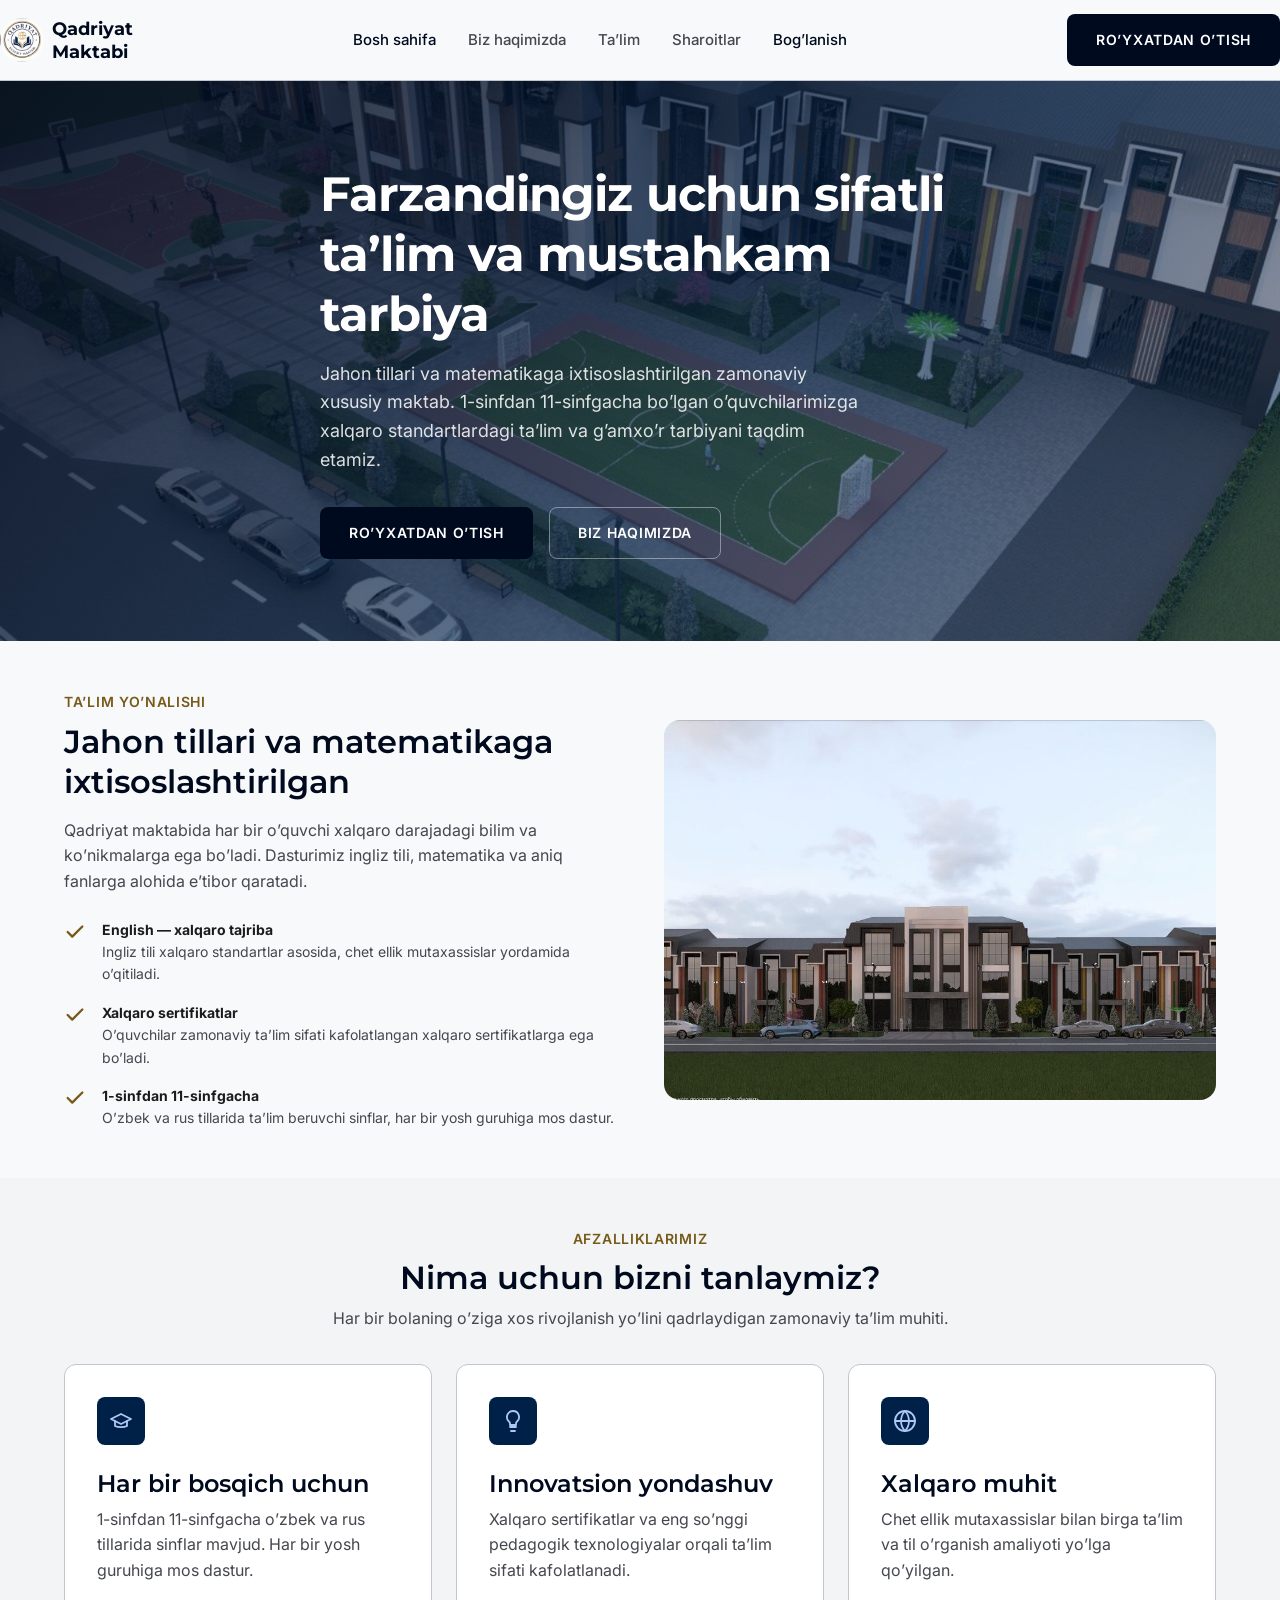
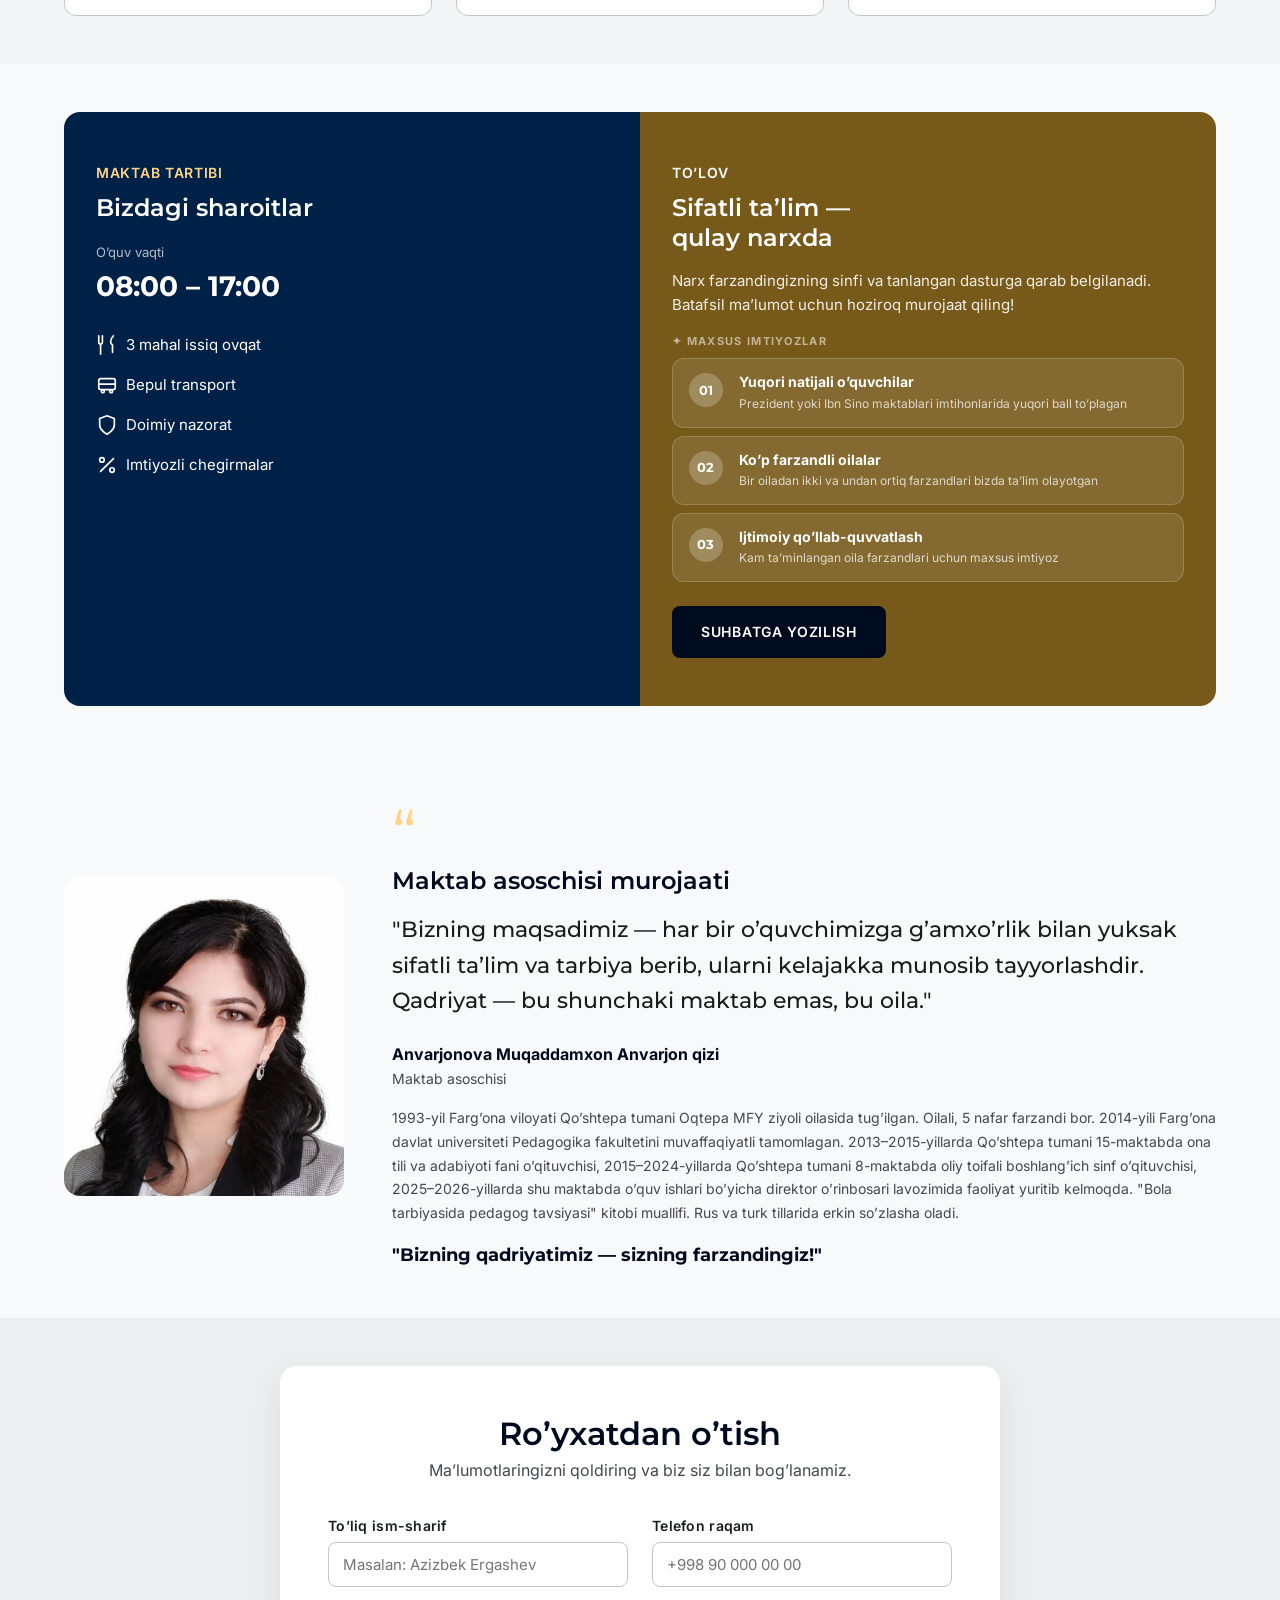
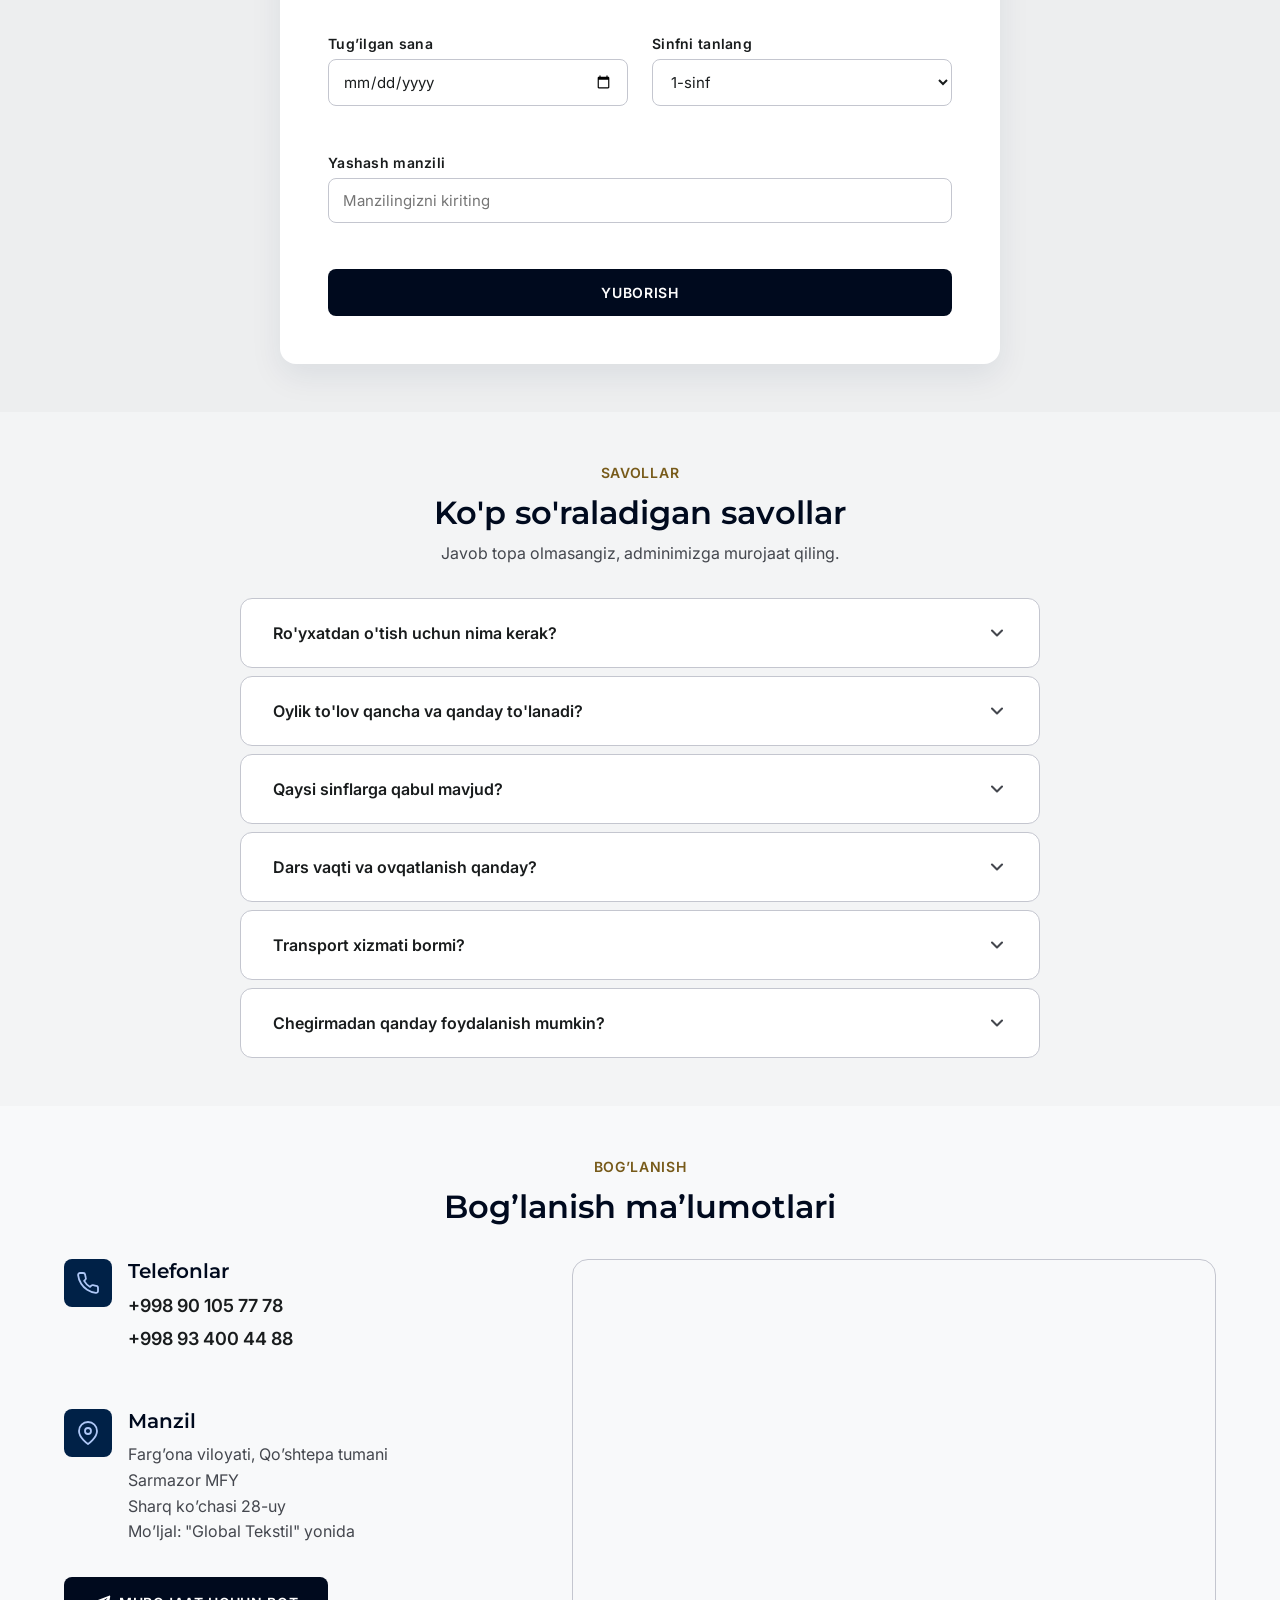
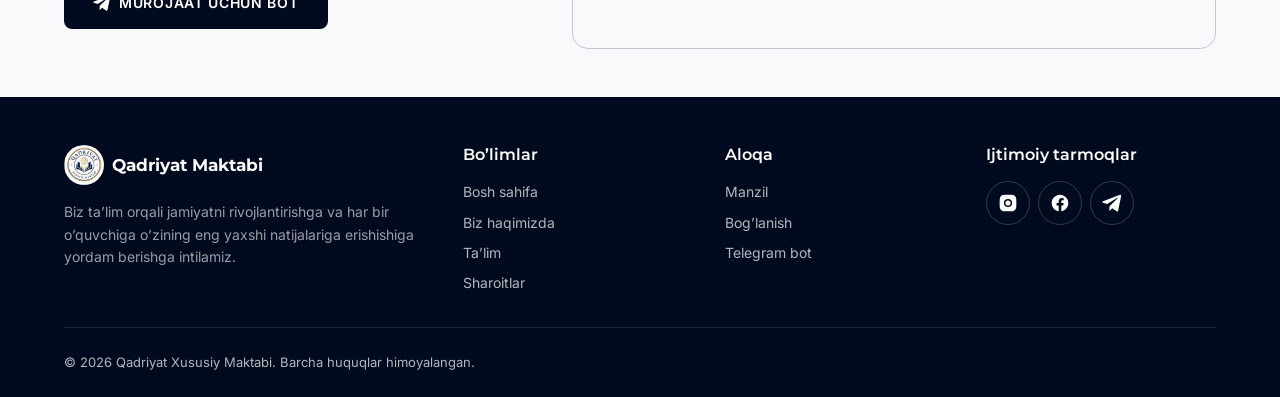
==== website/index.html @ a6c8e38e "Remove parent reviews section (will add back later with real reviews) Co-Authored-By: Claude Sonnet " ====
<!DOCTYPE html>
<html lang="uz">
<head>
  <meta charset="UTF-8">
  <meta name="viewport" content="width=device-width, initial-scale=1.0">
  <title>Qadriyat Xususiy Maktabi — Bosh sahifa</title>
  <meta name="description" content="Qadriyat Xususiy Maktabi — jahon tillari va matematikaga ixtisoslashtirilgan zamonaviy ta’lim. 1-11 sinflar uchun ro’yxatdan o’ting.">
  <link rel="icon" href="assets/img/logo.png" type="image/png">
  <link rel="preconnect" href="https://fonts.googleapis.com">
  <link href="https://fonts.googleapis.com/css2?family=Inter:wght@400;500;600;700&family=Montserrat:wght@600;700&display=swap" rel="stylesheet">
  <link rel="stylesheet" href="assets/css/style.css">
</head>
<body>
  <header class="site-header">
    <div class="container nav">
      <a href="index.html" class="nav-brand">
        <img src="assets/img/logo.png" alt="Qadriyat Maktabi logotipi">
        <span>Qadriyat<br>Maktabi</span>
      </a>
      <nav class="nav-links">
        <a href="index.html">Bosh sahifa</a>
        <a href="biz-haqimizda.html">Biz haqimizda</a>
        <a href="talim.html">Ta’lim</a>
        <a href="sharoitlar.html">Sharoitlar</a>
        <a href="index.html#contact">Bog’lanish</a>
      </nav>
      <div class="nav-actions">
        <a href="index.html#registration" class="btn btn-primary">Ro’yxatdan o’tish</a>
        <button class="nav-toggle" aria-label="Menyuni ochish">
          <span></span><span></span><span></span>
        </button>
      </div>
    </div>
  </header>

  <section class="hero">
    <div class="hero-bg" style="background-image: url('assets/img/hero-bino.jpg');"></div>
    <div class="container">
      <div class="hero-content">
        <h1>Farzandingiz uchun sifatli ta’lim va mustahkam tarbiya</h1>
        <p>
          Jahon tillari va matematikaga ixtisoslashtirilgan zamonaviy xususiy maktab.
          1-sinfdan 11-sinfgacha bo’lgan o’quvchilarimizga xalqaro standartlardagi
          ta’lim va g’amxo’r tarbiyani taqdim etamiz.
        </p>
        <div class="hero-actions">
          <a href="#registration" class="btn btn-primary">Ro’yxatdan o’tish</a>
          <a href="biz-haqimizda.html" class="btn btn-ghost-light">Biz haqimizda</a>
        </div>
      </div>
    </div>
  </section>

  <section>
    <div class="container split">
      <div>
        <span class="label">Ta’lim yo’nalishi</span>
        <h2>Jahon tillari va matematikaga ixtisoslashtirilgan</h2>
        <p style="margin-top: var(--space-md);">
          Qadriyat maktabida har bir o’quvchi xalqaro darajadagi bilim va ko’nikmalarga
          ega bo’ladi. Dasturimiz ingliz tili, matematika va aniq fanlarga
          alohida e’tibor qaratadi.
        </p>
        <ul class="check-list">
          <li>
            <svg viewBox="0 0 24 24" fill="none" stroke="currentColor" stroke-width="2.5" stroke-linecap="round" stroke-linejoin="round"><polyline points="20 6 9 17 4 12"/></svg>
            <span>
              <strong>English — xalqaro tajriba</strong>
              <span>Ingliz tili xalqaro standartlar asosida, chet ellik mutaxassislar yordamida o’qitiladi.</span>
            </span>
          </li>
          <li>
            <svg viewBox="0 0 24 24" fill="none" stroke="currentColor" stroke-width="2.5" stroke-linecap="round" stroke-linejoin="round"><polyline points="20 6 9 17 4 12"/></svg>
            <span>
              <strong>Xalqaro sertifikatlar</strong>
              <span>O’quvchilar zamonaviy ta’lim sifati kafolatlangan xalqaro sertifikatlarga ega bo’ladi.</span>
            </span>
          </li>
          <li>
            <svg viewBox="0 0 24 24" fill="none" stroke="currentColor" stroke-width="2.5" stroke-linecap="round" stroke-linejoin="round"><polyline points="20 6 9 17 4 12"/></svg>
            <span>
              <strong>1-sinfdan 11-sinfgacha</strong>
              <span>O’zbek va rus tillarida ta’lim beruvchi sinflar, har bir yosh guruhiga mos dastur.</span>
            </span>
          </li>
        </ul>
      </div>
      <img src="assets/img/bino-ichki.jpg" alt="Qadriyat maktabi binosi ichkarida">
    </div>
  </section>

  <section class="section-alt">
    <div class="container">
      <div class="section-header">
        <span class="label">Afzalliklarimiz</span>
        <h2>Nima uchun bizni tanlaymiz?</h2>
        <p>Har bir bolaning o’ziga xos rivojlanish yo’lini qadrlaydigan zamonaviy ta’lim muhiti.</p>
      </div>
      <div class="card-grid">
        <div class="card">
          <div class="card-icon">
            <svg viewBox="0 0 24 24" fill="none" stroke="currentColor" stroke-width="1.8" stroke-linecap="round" stroke-linejoin="round"><path d="M22 10 12 5 2 10l10 5 10-5Z"/><path d="M6 12v5c3 1.5 9 1.5 12 0v-5"/></svg>
          </div>
          <h3>Har bir bosqich uchun</h3>
          <p>1-sinfdan 11-sinfgacha o’zbek va rus tillarida sinflar mavjud. Har bir yosh guruhiga mos dastur.</p>
        </div>
        <div class="card">
          <div class="card-icon">
            <svg viewBox="0 0 24 24" fill="none" stroke="currentColor" stroke-width="1.8" stroke-linecap="round" stroke-linejoin="round"><path d="M9 18h6"/><path d="M10 22h4"/><path d="M12 2a6 6 0 0 0-4 10.5c.6.5 1 1.3 1 2.1V16h6v-1.4c0-.8.4-1.6 1-2.1A6 6 0 0 0 12 2Z"/></svg>
          </div>
          <h3>Innovatsion yondashuv</h3>
          <p>Xalqaro sertifikatlar va eng so’nggi pedagogik texnologiyalar orqali ta’lim sifati kafolatlanadi.</p>
        </div>
        <div class="card">
          <div class="card-icon">
            <svg viewBox="0 0 24 24" fill="none" stroke="currentColor" stroke-width="1.8" stroke-linecap="round" stroke-linejoin="round"><circle cx="12" cy="12" r="10"/><path d="M2 12h20"/><path d="M12 2a15 15 0 0 1 4 10 15 15 0 0 1-4 10 15 15 0 0 1-4-10 15 15 0 0 1 4-10Z"/></svg>
          </div>
          <h3>Xalqaro muhit</h3>
          <p>Chet ellik mutaxassislar bilan birga ta’lim va til o’rganish amaliyoti yo’lga qo’yilgan.</p>
        </div>
      </div>
    </div>
  </section>

  <section>
    <div class="container">
      <div class="split-cta">
        <div class="panel-navy">
          <span class="label" style="color: var(--color-secondary-container);">Maktab tartibi</span>
          <h3>Bizdagi sharoitlar</h3>
          <div style="margin: var(--space-md) 0;">
            <span class="fact-list-label" style="opacity:.7; font-size:13px;">O’quv vaqti</span>
            <div style="font-family: var(--font-heading); font-size: 28px; font-weight:700;">08:00 – 17:00</div>
          </div>
          <ul class="fact-list">
            <li>
              <svg viewBox="0 0 24 24" fill="none" stroke="currentColor" stroke-width="1.8" stroke-linecap="round" stroke-linejoin="round" width="22" height="22"><path d="M3 2v7c0 1.1.9 2 2 2h0a2 2 0 0 0 2-2V2"/><path d="M5 12v10"/><path d="M19 2c-1.7 1.5-3 3.7-3 6.5 0 1.9.8 3 2 3.5v8"/></svg>
              3 mahal issiq ovqat
            </li>
            <li>
              <svg viewBox="0 0 24 24" fill="none" stroke="currentColor" stroke-width="1.8" stroke-linecap="round" stroke-linejoin="round" width="22" height="22"><rect x="3" y="5" width="18" height="12" rx="2"/><path d="M3 11h18"/><circle cx="7.5" cy="19" r="1.5"/><circle cx="16.5" cy="19" r="1.5"/></svg>
              Bepul transport
            </li>
            <li>
              <svg viewBox="0 0 24 24" fill="none" stroke="currentColor" stroke-width="1.8" stroke-linecap="round" stroke-linejoin="round" width="22" height="22"><path d="M12 22s8-4 8-10V5l-8-3-8 3v7c0 6 8 10 8 10Z"/></svg>
              Doimiy nazorat
            </li>
            <li>
              <svg viewBox="0 0 24 24" fill="none" stroke="currentColor" stroke-width="1.8" stroke-linecap="round" stroke-linejoin="round" width="22" height="22"><line x1="19" y1="5" x2="5" y2="19"/><circle cx="6.5" cy="6.5" r="2.5"/><circle cx="17.5" cy="17.5" r="2.5"/></svg>
              Imtiyozli chegirmalar
            </li>
          </ul>
        </div>
        <div class="panel-gold">
          <span class="label" style="color: var(--color-on-secondary);">To’lov</span>
          <h3>Sifatli ta’lim —<br>qulay narxda</h3>
          <p style="color:rgba(255,255,255,0.9); font-size:15px; margin: var(--space-md) 0; line-height:1.6;">
            Narx farzandingizning sinfi va tanlangan dasturga qarab belgilanadi.
            Batafsil ma’lumot uchun hoziroq murojaat qiling!
          </p>
          <p class="discount-label">✦ Maxsus imtiyozlar</p>
          <div class="discount-cards">
            <div class="discount-card">
              <span class="discount-num">01</span>
              <div>
                <strong>Yuqori natijali o’quvchilar</strong>
                <p>Prezident yoki Ibn Sino maktablari imtihonlarida yuqori ball to’plagan</p>
              </div>
            </div>
            <div class="discount-card">
              <span class="discount-num">02</span>
              <div>
                <strong>Ko’p farzandli oilalar</strong>
                <p>Bir oiladan ikki va undan ortiq farzandlari bizda ta’lim olayotgan</p>
              </div>
            </div>
            <div class="discount-card">
              <span class="discount-num">03</span>
              <div>
                <strong>Ijtimoiy qo’llab-quvvatlash</strong>
                <p>Kam ta’minlangan oila farzandlari uchun maxsus imtiyoz</p>
              </div>
            </div>
          </div>
          <div style="margin-top: var(--space-lg);">
            <a href="#registration" class="btn btn-primary">Suhbatga yozilish</a>
          </div>
        </div>
      </div>
    </div>
  </section>

  <section id="asoschisi">
    <div class="container">
      <div class="testimonial">
        <img src="assets/img/asoschi.jpg" alt="Maktab asoschisi">
        <div>
          <div class="quote-mark">&ldquo;</div>
          <h3 style="margin-bottom: var(--space-sm);">Maktab asoschisi murojaati</h3>
          <blockquote>
            "Bizning maqsadimiz — har bir o’quvchimizga g’amxo’rlik bilan yuksak sifatli
            ta’lim va tarbiya berib, ularni kelajakka munosib tayyorlashdir.
            Qadriyat — bu shunchaki maktab emas, bu oila."
          </blockquote>
          <cite>Anvarjonova Muqaddamxon Anvarjon qizi</cite>
          <span class="role">Maktab asoschisi</span>
          <p class="founder-bio">
            1993-yil Farg’ona viloyati Qo’shtepa tumani Oqtepa MFY ziyoli oilasida tug’ilgan.
            Oilali, 5 nafar farzandi bor. 2014-yili Farg’ona davlat universiteti Pedagogika
            fakultetini muvaffaqiyatli tamomlagan. 2013–2015-yillarda Qo’shtepa tumani
            15-maktabda ona tili va adabiyoti fani o’qituvchisi, 2015–2024-yillarda Qo’shtepa
            tumani 8-maktabda oliy toifali boshlang’ich sinf o’qituvchisi, 2025–2026-yillarda
            shu maktabda o’quv ishlari bo’yicha direktor o’rinbosari lavozimida faoliyat
            yuritib kelmoqda. "Bola tarbiyasida pedagog tavsiyasi" kitobi muallifi.
            Rus va turk tillarida erkin so’zlasha oladi.
          </p>
          <p class="founder-motto">"Bizning qadriyatimiz — sizning farzandingiz!"</p>
        </div>
      </div>
    </div>
  </section>


  <section id="registration" class="reg-section">
    <div class="container">
      <div class="reg-card">
        <h2>Ro’yxatdan o’tish</h2>
        <p>Ma’lumotlaringizni qoldiring va biz siz bilan bog’lanamiz.</p>
        <form id="registration-form" novalidate>
          <div class="form-grid">
            <div class="field">
              <label for="full_name">To’liq ism-sharif</label>
              <input type="text" id="full_name" name="full_name" placeholder="Masalan: Azizbek Ergashev" required>
              <div class="field-error" data-error-for="full_name"></div>
            </div>
            <div class="field">
              <label for="phone">Telefon raqam</label>
              <input type="tel" id="phone" name="phone" placeholder="+998 90 000 00 00" required>
              <div class="field-error" data-error-for="phone"></div>
            </div>
          </div>
          <div class="form-grid">
            <div class="field">
              <label for="birth_date">Tug’ilgan sana</label>
              <input type="date" id="birth_date" name="birth_date" required>
              <div class="field-error" data-error-for="birth_date"></div>
            </div>
            <div class="field">
              <label for="grade">Sinfni tanlang</label>
              <select id="grade" name="grade" required>
                <option value="1">1-sinf</option>
                <option value="2">2-sinf</option>
                <option value="3">3-sinf</option>
                <option value="4">4-sinf</option>
                <option value="5">5-sinf</option>
                <option value="6">6-sinf</option>
                <option value="7">7-sinf</option>
                <option value="8">8-sinf</option>
                <option value="9">9-sinf</option>
                <option value="10">10-sinf</option>
                <option value="11">11-sinf</option>
              </select>
              <div class="field-error" data-error-for="grade"></div>
            </div>
          </div>
          <div class="form-grid">
            <div class="field field-full">
              <label for="location">Yashash manzili</label>
              <input type="text" id="location" name="location" placeholder="Manzilingizni kiriting" required>
              <div class="field-error" data-error-for="location"></div>
            </div>
          </div>
          <button type="submit" class="btn btn-primary btn-block">Yuborish</button>
          <div id="form-message" class="form-message"></div>
        </form>
      </div>
    </div>
  </section>

  <!-- ===== FAQ ===== -->
  <section id="faq" class="section-alt">
    <div class="container">
      <div class="section-header">
        <span class="label">Savollar</span>
        <h2>Ko'p so'raladigan savollar</h2>
        <p>Javob topa olmasangiz, adminimizga murojaat qiling.</p>
      </div>
      <div class="faq-list">
        <div class="faq-item">
          <button type="button" class="faq-question">
            Ro'yxatdan o'tish uchun nima kerak?
            <svg class="faq-chevron" viewBox="0 0 24 24" fill="none" stroke="currentColor" stroke-width="2.5" stroke-linecap="round" stroke-linejoin="round"><polyline points="6 9 12 15 18 9"/></svg>
          </button>
          <div class="faq-answer">
            <p>Faqat ariza topshirish kifoya — saytdagi forma yoki Telegram bot orqali. Hujjatlar suhbat vaqtida talab qilinadi. Ariza qabul qilingach, operator 1–2 ish kuni ichida siz bilan bog'lanadi.</p>
          </div>
        </div>
        <div class="faq-item">
          <button type="button" class="faq-question">
            Oylik to'lov qancha va qanday to'lanadi?
            <svg class="faq-chevron" viewBox="0 0 24 24" fill="none" stroke="currentColor" stroke-width="2.5" stroke-linecap="round" stroke-linejoin="round"><polyline points="6 9 12 15 18 9"/></svg>
          </button>
          <div class="faq-answer">
            <p>To'lov miqdori farzandingizning sinfi va dasturiga qarab belgilanadi. To'lov bank o'tkazmasi yoki naqd orqali amalga oshiriladi. Aniq narxni bilish uchun <a href="#registration" class="faq-link">murojaat qiling</a> — operatorlarimiz tushuntiradi.</p>
          </div>
        </div>
        <div class="faq-item">
          <button type="button" class="faq-question">
            Qaysi sinflarga qabul mavjud?
            <svg class="faq-chevron" viewBox="0 0 24 24" fill="none" stroke="currentColor" stroke-width="2.5" stroke-linecap="round" stroke-linejoin="round"><polyline points="6 9 12 15 18 9"/></svg>
          </button>
          <div class="faq-answer">
            <p>1-sinfdan 11-sinfgacha barcha sinflarga qabul mavjud. O'zbek tili va rus tili bo'limlari ishlaydi. 1-sinfga kirish uchun bola 6–7 yoshda bo'lishi lozim.</p>
          </div>
        </div>
        <div class="faq-item">
          <button type="button" class="faq-question">
            Dars vaqti va ovqatlanish qanday?
            <svg class="faq-chevron" viewBox="0 0 24 24" fill="none" stroke="currentColor" stroke-width="2.5" stroke-linecap="round" stroke-linejoin="round"><polyline points="6 9 12 15 18 9"/></svg>
          </button>
          <div class="faq-answer">
            <p>Darslar <strong>8:00 da boshlanib, 17:00 da tugaydi.</strong> Maktab o'quvchilarga 3 mahal issiq va sifatli ovqat taqdim etadi. Sanitariya-gigiyena me'yorlariga to'liq amal qilinadi.</p>
          </div>
        </div>
        <div class="faq-item">
          <button type="button" class="faq-question">
            Transport xizmati bormi?
            <svg class="faq-chevron" viewBox="0 0 24 24" fill="none" stroke="currentColor" stroke-width="2.5" stroke-linecap="round" stroke-linejoin="round"><polyline points="6 9 12 15 18 9"/></svg>
          </button>
          <div class="faq-answer">
            <p>Ha, <strong>barcha o'quvchilar uchun bepul transport xizmati</strong> mavjud. Marshrut va vaqt jadvali maktab ma'muriyati tomonidan belgilanadi.</p>
          </div>
        </div>
        <div class="faq-item">
          <button type="button" class="faq-question">
            Chegirmadan qanday foydalanish mumkin?
            <svg class="faq-chevron" viewBox="0 0 24 24" fill="none" stroke="currentColor" stroke-width="2.5" stroke-linecap="round" stroke-linejoin="round"><polyline points="6 9 12 15 18 9"/></svg>
          </button>
          <div class="faq-answer">
            <p>Chegirma olish uchun tegishli hujjatlarni (Prezident/Ibn Sino imtihon natijasi, oila holati to'g'risidagi guvohnoma va h.k.) maktab ma'muryatiga topshiring. Chegirma miqdori individual belgilanadi.</p>
          </div>
        </div>
      </div>
    </div>
  </section>

  <section id="contact">
    <div class="container">
      <div class="section-header" style="margin-bottom: var(--space-xl);">
        <span class="label">Bog’lanish</span>
        <h2>Bog’lanish ma’lumotlari</h2>
      </div>
      <div class="contact-grid">
        <div class="contact-info">
          <div class="icon-row">
            <div class="card-icon">
              <svg viewBox="0 0 24 24" fill="none" stroke="currentColor" stroke-width="1.8" stroke-linecap="round" stroke-linejoin="round"><path d="M22 16.92v3a2 2 0 0 1-2.18 2 19.79 19.79 0 0 1-8.63-3.07 19.5 19.5 0 0 1-6-6 19.79 19.79 0 0 1-3.07-8.67A2 2 0 0 1 4.11 2h3a2 2 0 0 1 2 1.72c.13.99.36 1.96.68 2.89a2 2 0 0 1-.45 2.11L8.09 9.91a16 16 0 0 0 6 6l1.19-1.27a2 2 0 0 1 2.11-.45c.93.32 1.9.55 2.89.68A2 2 0 0 1 22 16.92Z"/></svg>
            </div>
            <div>
              <h4>Telefonlar</h4>
              <div class="phones">
                <a href="tel:+998901057778">+998 90 105 77 78</a>
                <a href="tel:+998934004488">+998 93 400 44 88</a>
              </div>
            </div>
          </div>
          <div class="icon-row">
            <div class="card-icon">
              <svg viewBox="0 0 24 24" fill="none" stroke="currentColor" stroke-width="1.8" stroke-linecap="round" stroke-linejoin="round"><path d="M21 10c0 7-9 13-9 13s-9-6-9-13a9 9 0 1 1 18 0Z"/><circle cx="12" cy="10" r="3"/></svg>
            </div>
            <div>
              <h4>Manzil</h4>
              <p>Farg’ona viloyati, Qo’shtepa tumani<br>Sarmazor MFY<br>Sharq ko’chasi 28-uy<br>Mo’ljal: "Global Tekstil" yonida</p>
            </div>
          </div>
          <a href="https://t.me/qadriyat_school_qabulbot" target="_blank" rel="noopener" class="btn btn-primary">
            <svg viewBox="0 0 24 24" width="18" height="18" fill="currentColor"><path d="M9.04 15.83l-.378 5.327c.54 0 .773-.232 1.053-.512l2.527-2.421 5.24 3.817c.96.53 1.644.252 1.89-.89L22.91 3.84c.345-1.43-.516-2.005-1.45-1.66L1.36 10.02c-1.39.54-1.37 1.31-.235 1.66l5.13 1.602L18.4 5.83c.567-.37 1.084-.165.658.205z"/></svg>
            Murojaat uchun bot
          </a>
        </div>
        <div class="map-frame">
          <iframe
            src="https://www.google.com/maps/embed?pb=!1m13!1m8!1m3!1d5385.516794329181!2d71.672938!3d40.436154!3m2!1i1024!2i768!4f13.1!3m2!1m1!2zNDDCsDI2JzEwLjIiTiA3McKwNDAnMjIuNiJF!5e1!3m2!1sen!2s!4v1781520124693!5m2!1sen!2s"
            loading="lazy"
            referrerpolicy="no-referrer-when-downgrade"
            title="Qadriyat maktabi manzili"></iframe>
          <a href="https://maps.app.goo.gl/ihZaUE6aaKNv6W9R7" target="_blank" rel="noopener" class="btn btn-ghost" style="margin-top: var(--space-md);">Xaritada ko’rish</a>
        </div>
      </div>
    </div>
  </section>

  <footer class="site-footer">
    <div class="container">
      <div class="footer-grid">
        <div>
          <div class="footer-brand">
            <img src="assets/img/logo.png" alt="Qadriyat Maktabi logotipi">
            <span>Qadriyat Maktabi</span>
          </div>
          <p style="color: rgba(255,255,255,0.6); font-size: 14px;">
            Biz ta’lim orqali jamiyatni rivojlantirishga va har bir o’quvchiga
            o’zining eng yaxshi natijalariga erishishiga yordam berishga intilamiz.
          </p>
        </div>
        <div>
          <h4>Bo’limlar</h4>
          <div class="footer-links">
            <a href="index.html">Bosh sahifa</a>
            <a href="biz-haqimizda.html">Biz haqimizda</a>
            <a href="talim.html">Ta’lim</a>
            <a href="sharoitlar.html">Sharoitlar</a>
          </div>
        </div>
        <div>
          <h4>Aloqa</h4>
          <div class="footer-links">
            <a href="https://maps.app.goo.gl/ihZaUE6aaKNv6W9R7" target="_blank" rel="noopener">Manzil</a>
            <a href="index.html#contact">Bog’lanish</a>
            <a href="https://t.me/qadriyat_school_qabulbot" target="_blank" rel="noopener">Telegram bot</a>
          </div>
        </div>
        <div>
          <h4>Ijtimoiy tarmoqlar</h4>
          <div class="social-icons">
            <a href="#" aria-label="Instagram" target="_blank" rel="noopener">
              <svg viewBox="0 0 24 24"><path d="M12 2c2.717 0 3.056.01 4.122.06 1.065.05 1.79.217 2.428.465.66.254 1.216.598 1.772 1.153a4.908 4.908 0 0 1 1.153 1.772c.247.637.415 1.363.465 2.428.047 1.066.06 1.405.06 4.122 0 2.717-.01 3.056-.06 4.122-.05 1.065-.218 1.79-.465 2.428a4.883 4.883 0 0 1-1.153 1.772 4.915 4.915 0 0 1-1.772 1.153c-.637.247-1.363.415-2.428.465-1.066.047-1.405.06-4.122.06-2.717 0-3.056-.01-4.122-.06-1.065-.05-1.79-.218-2.428-.465a4.89 4.89 0 0 1-1.772-1.153 4.904 4.904 0 0 1-1.153-1.772c-.248-.637-.415-1.363-.465-2.428C2.013 15.056 2 14.717 2 12c0-2.717.01-3.056.06-4.122.05-1.066.217-1.79.465-2.428a4.88 4.88 0 0 1 1.153-1.772A4.897 4.897 0 0 1 5.45 2.525c.638-.248 1.362-.415 2.428-.465C8.944 2.013 9.283 2 12 2zm0 5.135a4.865 4.865 0 1 0 0 9.73 4.865 4.865 0 0 0 0-9.73zm0 1.802a3.063 3.063 0 1 1 0 6.126 3.063 3.063 0 0 1 0-6.126zm6.538-2.002a1.2 1.2 0 1 1-2.4 0 1.2 1.2 0 0 1 2.4 0z"/></svg>
            </a>
            <a href="#" aria-label="Facebook" target="_blank" rel="noopener">
              <svg viewBox="0 0 24 24"><path d="M22 12.06C22 6.505 17.523 2 12 2S2 6.505 2 12.06c0 5.018 3.657 9.184 8.438 9.94v-7.03H7.898v-2.91h2.54V9.845c0-2.507 1.493-3.89 3.776-3.89 1.094 0 2.238.195 2.238.195v2.46h-1.26c-1.243 0-1.63.773-1.63 1.564v1.876h2.773l-.443 2.91h-2.33V22c4.78-.756 8.438-4.922 8.438-9.94z"/></svg>
            </a>
            <a href="https://t.me/qadriyat_xususiy_maktab" aria-label="Telegram" target="_blank" rel="noopener">
              <svg viewBox="0 0 24 24"><path d="M9.04 15.83l-.378 5.327c.54 0 .773-.232 1.053-.512l2.527-2.421 5.24 3.817c.96.53 1.644.252 1.89-.89L22.91 3.84c.345-1.43-.516-2.005-1.45-1.66L1.36 10.02c-1.39.54-1.37 1.31-.235 1.66l5.13 1.602L18.4 5.83c.567-.37 1.084-.165.658.205z"/></svg>
            </a>
          </div>
        </div>
      </div>
      <div class="footer-bottom">
        <span>&copy; 2026 Qadriyat Xususiy Maktabi. Barcha huquqlar himoyalangan.</span>
      </div>
    </div>
  </footer>

  <script src="assets/js/main.js"></script>
</body>
</html>
---- website/assets/css/style.css ----
/* ===== Design tokens (academic_distinction/DESIGN.md) ===== */
:root {
  --color-surface: #f8f9fa;
  --color-surface-container-lowest: #ffffff;
  --color-surface-container-low: #f3f4f5;
  --color-surface-container: #edeeef;
  --color-surface-container-high: #e7e8e9;
  --color-on-surface: #191c1d;
  --color-on-surface-variant: #44474e;
  --color-outline: #74777f;
  --color-outline-variant: #c4c6cf;

  --color-primary: #000a1e;
  --color-on-primary: #ffffff;
  --color-primary-container: #002147;
  --color-on-primary-container: #aec7f6;

  --color-secondary: #775a19;
  --color-on-secondary: #ffffff;
  --color-secondary-container: #fed488;
  --color-on-secondary-container: #785a1a;

  --color-background: #f8f9fa;
  --color-on-background: #191c1d;

  --font-heading: "Montserrat", sans-serif;
  --font-body: "Inter", sans-serif;

  --radius-sm: 0.25rem;
  --radius: 0.5rem;
  --radius-md: 0.75rem;
  --radius-lg: 1rem;
  --radius-xl: 1.5rem;
  --radius-full: 9999px;

  --space-xs: 4px;
  --space-sm: 8px;
  --space-md: 16px;
  --space-lg: 24px;
  --space-xl: 32px;
  --space-xxl: 48px;
  --gutter: 24px;
  --margin-desktop: 64px;
  --margin-mobile: 16px;

  --container-max: 1280px;
  --shadow-ambient: 0 12px 32px rgba(0, 33, 71, 0.08);
}

/* ===== Reset / base ===== */
* {
  margin: 0;
  padding: 0;
  box-sizing: border-box;
}

html {
  scroll-behavior: smooth;
}

body {
  font-family: var(--font-body);
  font-size: 16px;
  line-height: 1.6;
  color: var(--color-on-surface);
  background: var(--color-background);
}

img {
  max-width: 100%;
  display: block;
}

a {
  color: inherit;
  text-decoration: none;
}

ul {
  list-style: none;
}

h1, h2, h3, h4 {
  font-family: var(--font-heading);
  font-weight: 700;
  line-height: 1.25;
  color: var(--color-primary);
}

h1 { font-size: 48px; letter-spacing: -0.02em; }
h2 { font-size: 32px; font-weight: 600; }
h3 { font-size: 24px; font-weight: 600; }
h4 { font-size: 20px; font-weight: 600; }

p { color: var(--color-on-surface-variant); }

.container {
  max-width: var(--container-max);
  margin: 0 auto;
  padding: 0 var(--margin-desktop);
}

@media (max-width: 1024px) {
  .container { padding: 0 32px; }
}

@media (max-width: 640px) {
  .container { padding: 0 var(--margin-mobile); }
  h1 { font-size: 32px; }
  h2 { font-size: 28px; }
}

section {
  padding: var(--space-xxl) 0;
}

.section-header {
  text-align: center;
  max-width: 720px;
  margin: 0 auto var(--space-xl);
}

.section-header p {
  margin-top: var(--space-sm);
}

.label {
  display: inline-block;
  font-family: var(--font-body);
  font-size: 14px;
  font-weight: 600;
  letter-spacing: 0.05em;
  text-transform: uppercase;
  color: var(--color-secondary);
  margin-bottom: var(--space-sm);
}

/* ===== Buttons ===== */
.btn {
  display: inline-flex;
  align-items: center;
  justify-content: center;
  gap: var(--space-sm);
  padding: 14px 28px;
  border-radius: var(--radius);
  font-family: var(--font-body);
  font-size: 14px;
  font-weight: 600;
  letter-spacing: 0.05em;
  text-transform: uppercase;
  border: 1px solid transparent;
  cursor: pointer;
  transition: transform 0.15s ease, box-shadow 0.15s ease, background-color 0.15s ease;
  white-space: nowrap;
}

.btn:hover {
  transform: translateY(-1px);
}

.btn-primary {
  background: var(--color-primary);
  color: var(--color-on-primary);
}

.btn-primary:hover {
  background: var(--color-primary-container);
  box-shadow: var(--shadow-ambient);
}

.btn-secondary {
  background: var(--color-secondary-container);
  color: var(--color-on-secondary-container);
}

.btn-secondary:hover {
  box-shadow: var(--shadow-ambient);
}

.btn-ghost {
  background: transparent;
  color: var(--color-primary);
  border-color: var(--color-primary);
}

.btn-ghost:hover {
  background: var(--color-surface-container);
}

.btn-ghost-light {
  background: transparent;
  color: var(--color-on-primary);
  border-color: rgba(255, 255, 255, 0.4);
}

.btn-ghost-light:hover {
  background: rgba(255, 255, 255, 0.1);
}

.btn-block {
  width: 100%;
}

/* ===== Header / Nav ===== */
.site-header {
  position: sticky;
  top: 0;
  z-index: 100;
  background: var(--color-surface);
  border-bottom: 1px solid var(--color-outline-variant);
}

.nav {
  display: flex;
  align-items: center;
  justify-content: space-between;
  gap: var(--space-lg);
  padding: 14px 0;
}

.nav-brand {
  display: flex;
  align-items: center;
  gap: var(--space-sm);
}

.nav-brand img {
  width: 44px;
  height: 44px;
  border-radius: var(--radius-full);
  animation: brand-logo-in 0.9s cubic-bezier(0.22, 1, 0.36, 1) both;
}

.nav-brand span {
  font-family: var(--font-heading);
  font-weight: 700;
  font-size: 18px;
  line-height: 1.25;
  color: var(--color-primary);
  animation: brand-text-in 0.7s ease-out 0.35s both;
}

@keyframes brand-logo-in {
  from { opacity: 0; transform: scale(0.3) rotate(-30deg); }
  60% { opacity: 1; transform: scale(1.08) rotate(4deg); }
  to { opacity: 1; transform: scale(1) rotate(0); }
}

@keyframes brand-text-in {
  from { opacity: 0; transform: translateX(-18px); }
  to { opacity: 1; transform: translateX(0); }
}

@media (prefers-reduced-motion: reduce) {
  .nav-brand img,
  .nav-brand span {
    animation: none;
  }
}

.nav-links {
  display: flex;
  align-items: center;
  gap: var(--space-xl);
}

.nav-links a {
  font-size: 15px;
  font-weight: 500;
  color: var(--color-on-surface-variant);
  transition: color 0.15s ease;
}

.nav-links a:hover,
.nav-links a.active {
  color: var(--color-primary);
}

.nav-actions {
  display: flex;
  align-items: center;
  gap: var(--space-md);
}

.nav-toggle {
  display: none;
  background: none;
  border: none;
  cursor: pointer;
  padding: 4px;
}

.nav-toggle span {
  display: block;
  width: 24px;
  height: 2px;
  background: var(--color-primary);
  margin: 5px 0;
  transition: transform 0.2s ease, opacity 0.2s ease;
}

@media (max-width: 900px) {
  .nav-toggle { display: block; }

  .nav-links {
    position: absolute;
    top: 100%;
    left: 0;
    right: 0;
    flex-direction: column;
    align-items: flex-start;
    gap: var(--space-md);
    background: var(--color-surface);
    border-bottom: 1px solid var(--color-outline-variant);
    padding: var(--space-md) var(--margin-mobile) var(--space-lg);
    transform: translateY(-8px);
    opacity: 0;
    visibility: hidden;
    transition: opacity 0.2s ease, transform 0.2s ease, visibility 0.2s ease;
  }

  .nav-links.open {
    opacity: 1;
    visibility: visible;
    transform: translateY(0);
  }

  .nav-actions .btn-primary {
    padding: 10px 18px;
    font-size: 12px;
  }
}

/* ===== Hero ===== */
.hero {
  position: relative;
  display: flex;
  align-items: center;
  min-height: 560px;
  overflow: hidden;
  color: var(--color-on-primary);
}

.hero-bg {
  position: absolute;
  inset: 0;
  z-index: 0;
  background-size: cover;
  background-position: center;
  transform: scale(1);
  animation: hero-zoom 18s ease-in-out infinite alternate;
}

.hero::before {
  content: "";
  position: absolute;
  inset: 0;
  z-index: 1;
  background: linear-gradient(135deg, rgba(0, 10, 30, 0.88) 0%, rgba(0, 33, 71, 0.6) 60%, rgba(0, 33, 71, 0.35) 100%);
}

.hero .container {
  position: relative;
  z-index: 2;
}

@keyframes hero-zoom {
  from { transform: scale(1); }
  to { transform: scale(1.15); }
}

@media (prefers-reduced-motion: reduce) {
  .hero-bg { animation: none; }
}

.hero-content {
  max-width: 640px;
}

.hero h1 {
  color: var(--color-on-primary);
  margin-bottom: var(--space-md);
}

.hero p {
  color: rgba(255, 255, 255, 0.85);
  font-size: 18px;
  margin-bottom: var(--space-xl);
  max-width: 540px;
}

.hero-actions {
  display: flex;
  gap: var(--space-md);
  flex-wrap: wrap;
}

@media (max-width: 640px) {
  .hero { min-height: 440px; padding: var(--space-xl) 0; }
}

/* ===== Cards ===== */
.card-grid {
  display: grid;
  grid-template-columns: repeat(3, 1fr);
  gap: var(--gutter);
}

@media (max-width: 1024px) {
  .card-grid { grid-template-columns: repeat(2, 1fr); }
}

@media (max-width: 640px) {
  .card-grid { grid-template-columns: 1fr; }
}

.card {
  background: var(--color-surface-container-lowest);
  border: 1px solid var(--color-outline-variant);
  border-radius: var(--radius-md);
  padding: var(--space-xl);
  transition: box-shadow 0.2s ease, transform 0.2s ease;
}

.card:hover {
  box-shadow: var(--shadow-ambient);
  transform: translateY(-2px);
}

.card-icon {
  width: 48px;
  height: 48px;
  border-radius: var(--radius);
  background: var(--color-primary-container);
  color: var(--color-on-primary-container);
  display: flex;
  align-items: center;
  justify-content: center;
  margin-bottom: var(--space-lg);
}

.card-icon svg {
  width: 24px;
  height: 24px;
}

.card h3 {
  margin-bottom: var(--space-sm);
}

/* ===== Split CTA (navy + gold) ===== */
.split-cta {
  display: grid;
  grid-template-columns: 1fr 1fr;
  border-radius: var(--radius-lg);
  overflow: hidden;
}

.split-cta > div {
  padding: var(--space-xxl) var(--space-xl);
}

.split-cta .panel-navy {
  background: var(--color-primary-container);
  color: var(--color-on-primary);
}

.split-cta .panel-navy h3 {
  color: var(--color-on-primary);
}

.split-cta .panel-gold {
  background: var(--color-secondary);
  color: var(--color-on-secondary);
}

.split-cta .panel-gold h3,
.split-cta .panel-gold .price {
  color: var(--color-on-secondary);
}

.split-cta .price {
  font-family: var(--font-heading);
  font-size: 40px;
  font-weight: 700;
  margin: var(--space-sm) 0 var(--space-md);
}

.split-cta .price span {
  font-size: 18px;
  font-weight: 500;
}

.fact-list {
  display: flex;
  flex-direction: column;
  gap: var(--space-md);
  margin: var(--space-lg) 0;
}

.fact-list li {
  display: flex;
  align-items: center;
  gap: var(--space-sm);
  font-size: 15px;
}

.fact-list .fact-label {
  opacity: 0.7;
  font-size: 13px;
  display: block;
}

@media (max-width: 768px) {
  .split-cta { grid-template-columns: 1fr; }
}

/* ===== Testimonial ===== */
.testimonial {
  display: grid;
  grid-template-columns: 280px 1fr;
  gap: var(--space-xxl);
  align-items: center;
}

.testimonial img {
  border-radius: var(--radius-lg);
  width: 100%;
  height: 320px;
  object-fit: cover;
  object-position: top center;
}

.testimonial .quote-mark {
  font-family: var(--font-heading);
  font-size: 64px;
  color: var(--color-secondary-container);
  line-height: 1;
}

.testimonial blockquote {
  font-family: var(--font-heading);
  font-size: 22px;
  font-weight: 500;
  color: var(--color-on-surface);
  margin: var(--space-md) 0 var(--space-lg);
}

.testimonial cite {
  display: block;
  font-style: normal;
  font-weight: 700;
  color: var(--color-primary);
}

.testimonial .role {
  display: block;
  font-size: 14px;
  color: var(--color-on-surface-variant);
}

.founder-bio {
  margin-top: var(--space-md);
  font-size: 14px;
  line-height: 1.7;
  color: var(--color-on-surface-variant);
}

.founder-motto {
  margin-top: var(--space-md);
  font-family: var(--font-heading);
  font-size: 18px;
  font-weight: 700;
  color: var(--color-primary);
}

@media (max-width: 768px) {
  .testimonial { grid-template-columns: 1fr; }
  .testimonial img { height: 380px; }
}

/* ===== Registration form ===== */
.reg-section {
  background: var(--color-surface-container);
}

.reg-card {
  max-width: 720px;
  margin: 0 auto;
  background: var(--color-surface-container-lowest);
  border-radius: var(--radius-lg);
  padding: var(--space-xxl);
  box-shadow: var(--shadow-ambient);
}

.reg-card h2 {
  text-align: center;
  margin-bottom: var(--space-xs);
}

.reg-card > p {
  text-align: center;
  margin-bottom: var(--space-xl);
}

.form-grid {
  display: grid;
  grid-template-columns: 1fr 1fr;
  gap: var(--space-lg);
  margin-bottom: var(--space-lg);
}

.field-full {
  grid-column: 1 / -1;
}

@media (max-width: 640px) {
  .form-grid { grid-template-columns: 1fr; }
  .reg-card { padding: var(--space-xl) var(--space-lg); }
}

.field label {
  display: block;
  font-size: 14px;
  font-weight: 600;
  letter-spacing: 0.02em;
  margin-bottom: var(--space-xs);
  color: var(--color-on-surface);
}

.field input,
.field select {
  width: 100%;
  padding: 12px 14px;
  border: 1px solid var(--color-outline-variant);
  border-radius: var(--radius);
  font-family: var(--font-body);
  font-size: 15px;
  background: var(--color-surface-container-lowest);
  color: var(--color-on-surface);
  transition: border-color 0.15s ease;
}

.field input:focus,
.field select:focus {
  outline: none;
  border-color: var(--color-primary);
  border-width: 2px;
  padding: 11px 13px;
}

.field-error {
  color: #ba1a1a;
  font-size: 13px;
  margin-top: var(--space-xs);
  min-height: 18px;
}

.form-message {
  margin-top: var(--space-md);
  padding: 12px 16px;
  border-radius: var(--radius);
  font-size: 14px;
  text-align: center;
  display: none;
}

.form-message.success {
  display: block;
  background: #e6f4ea;
  color: #1e4620;
}

.form-message.error {
  display: block;
  background: #ffdad6;
  color: #93000a;
}

/* ===== Contact section ===== */
.contact-grid {
  display: grid;
  grid-template-columns: 1fr 1.4fr;
  gap: var(--space-xxl);
  align-items: stretch;
}

.contact-info h4 {
  margin-bottom: var(--space-sm);
}

.contact-info .phones {
  margin-bottom: var(--space-lg);
}

.contact-info .phones a {
  display: block;
  font-size: 18px;
  font-weight: 600;
  color: var(--color-on-surface);
  margin-bottom: var(--space-xs);
}

.contact-info .icon-row {
  display: flex;
  align-items: flex-start;
  gap: var(--space-md);
  margin-bottom: var(--space-xl);
}

.contact-info .icon-row .card-icon {
  margin-bottom: 0;
  flex-shrink: 0;
}

.map-frame {
  border-radius: var(--radius-lg);
  overflow: hidden;
  border: 1px solid var(--color-outline-variant);
  min-height: 320px;
}

.map-frame iframe {
  width: 100%;
  height: 100%;
  min-height: 320px;
  border: 0;
  display: block;
}

@media (max-width: 768px) {
  .contact-grid { grid-template-columns: 1fr; }
}

/* ===== Footer ===== */
.site-footer {
  background: var(--color-primary);
  color: rgba(255, 255, 255, 0.7);
  padding: var(--space-xxl) 0 var(--space-lg);
}

.footer-grid {
  display: grid;
  grid-template-columns: 1.6fr 1fr 1fr 1fr;
  gap: var(--space-xl);
  padding-bottom: var(--space-xl);
}

.footer-grid h4 {
  color: var(--color-on-primary);
  margin-bottom: var(--space-md);
  font-size: 16px;
}

.footer-brand {
  display: flex;
  align-items: center;
  gap: var(--space-sm);
  margin-bottom: var(--space-md);
}

.footer-brand img {
  width: 40px;
  height: 40px;
  border-radius: var(--radius-full);
}

.footer-brand span {
  font-family: var(--font-heading);
  font-weight: 700;
  color: var(--color-on-primary);
  font-size: 17px;
}

.footer-links {
  display: flex;
  flex-direction: column;
  gap: var(--space-sm);
}

.footer-links a {
  font-size: 14px;
  transition: color 0.15s ease;
}

.footer-links a:hover {
  color: var(--color-on-primary);
}

.social-icons {
  display: flex;
  gap: var(--space-sm);
}

.social-icons a {
  width: 44px;
  height: 44px;
  border-radius: var(--radius-full);
  border: 1px solid rgba(255, 255, 255, 0.2);
  display: flex;
  align-items: center;
  justify-content: center;
  transition: transform 0.3s cubic-bezier(0.34, 1.56, 0.64, 1),
              background 0.25s ease,
              border-color 0.25s ease,
              box-shadow 0.25s ease;
  position: relative;
  overflow: hidden;
}

.social-icons a::before {
  content: "";
  position: absolute;
  inset: 0;
  border-radius: var(--radius-full);
  opacity: 0;
  transition: opacity 0.25s ease;
}

.social-icons a:hover {
  transform: scale(1.2) translateY(-4px);
  border-color: transparent;
}

.social-icons a[aria-label="Instagram"]:hover {
  background: linear-gradient(135deg, #f09433 0%, #e6683c 25%, #dc2743 50%, #cc2366 75%, #bc1888 100%);
  box-shadow: 0 8px 24px rgba(220, 39, 67, 0.55);
}

.social-icons a[aria-label="Facebook"]:hover {
  background: #1877F2;
  box-shadow: 0 8px 24px rgba(24, 119, 242, 0.55);
}

.social-icons a[aria-label="Telegram"]:hover {
  background: #229ED9;
  box-shadow: 0 8px 24px rgba(34, 158, 217, 0.55);
}

.social-icons svg {
  width: 20px;
  height: 20px;
  fill: var(--color-on-primary);
  transition: transform 0.3s cubic-bezier(0.34, 1.56, 0.64, 1);
}

.social-icons a:hover svg {
  transform: scale(1.1);
}

.footer-bottom {
  border-top: 1px solid rgba(255, 255, 255, 0.12);
  padding-top: var(--space-lg);
  display: flex;
  justify-content: space-between;
  align-items: center;
  font-size: 13px;
  flex-wrap: wrap;
  gap: var(--space-md);
}

@media (max-width: 900px) {
  .footer-grid { grid-template-columns: 1fr 1fr; }
}

@media (max-width: 640px) {
  .footer-grid { grid-template-columns: 1fr; }
  .footer-bottom { flex-direction: column; align-items: flex-start; }
}

.badge {
  display: inline-block;
  background: var(--color-secondary-container);
  color: var(--color-on-secondary-container);
  font-size: 12px;
  font-weight: 600;
  padding: 4px 10px;
  border-radius: var(--radius-full);
  margin-bottom: var(--space-sm);
}

/* ===== Generic image placeholder ===== */
.img-placeholder {
  display: flex;
  flex-direction: column;
  align-items: center;
  justify-content: center;
  gap: var(--space-sm);
  background: linear-gradient(135deg, var(--color-primary-container), var(--color-primary));
  color: rgba(255, 255, 255, 0.85);
  border-radius: var(--radius-md);
  min-height: 200px;
  text-align: center;
  font-size: 14px;
  padding: var(--space-md);
}

.img-placeholder svg {
  width: 32px;
  height: 32px;
  opacity: 0.8;
}

.team-card img,
.team-card .img-placeholder {
  width: 100%;
  height: 320px;
  object-fit: cover;
  border-radius: var(--radius-md);
  margin-bottom: var(--space-md);
}

.team-card h4 {
  margin-bottom: 2px;
}

.team-card .role {
  font-size: 14px;
  color: var(--color-secondary);
  font-weight: 600;
}

/* ===== Team carousel (auto-scrolling) ===== */
.team-carousel {
  overflow: hidden;
  -webkit-mask-image: linear-gradient(to right, transparent, black 5%, black 95%, transparent);
  mask-image: linear-gradient(to right, transparent, black 5%, black 95%, transparent);
}

.team-track {
  display: flex;
  width: max-content;
  gap: var(--gutter);
  animation: team-scroll 36s linear infinite;
}

.team-carousel:hover .team-track {
  animation-play-state: paused;
}

.team-track .team-card {
  flex: 0 0 280px;
}

@keyframes team-scroll {
  from { transform: translateX(0); }
  to { transform: translateX(calc(-50% - var(--gutter) / 2)); }
}

@media (max-width: 640px) {
  .team-track .team-card { flex-basis: 220px; }
  .team-card img,
  .team-card .img-placeholder { height: 260px; }
}

@media (prefers-reduced-motion: reduce) {
  .team-track { animation: none; }
}

.gallery-grid {
  display: grid;
  grid-template-columns: repeat(4, 1fr);
  gap: var(--gutter);
}

.gallery-grid .img-placeholder,
.gallery-grid img {
  height: 200px;
  object-fit: cover;
  width: 100%;
  border-radius: var(--radius-md);
}

@media (max-width: 1024px) {
  .gallery-grid { grid-template-columns: repeat(2, 1fr); }
}

/* ===== Section variants ===== */
.section-alt {
  background: var(--color-surface-container-low);
}

.split {
  display: grid;
  grid-template-columns: 1fr 1fr;
  gap: var(--space-xxl);
  align-items: center;
}

.split img,
.split .img-placeholder {
  border-radius: var(--radius-lg);
  width: 100%;
  height: 380px;
  object-fit: cover;
}

@media (max-width: 768px) {
  .split { grid-template-columns: 1fr; }
  .split img, .split .img-placeholder { height: 260px; }
}

.check-list {
  display: flex;
  flex-direction: column;
  gap: var(--space-md);
  margin-top: var(--space-lg);
}

.check-list li {
  display: flex;
  align-items: flex-start;
  gap: var(--space-md);
}

.check-list li svg {
  width: 22px;
  height: 22px;
  flex-shrink: 0;
  color: var(--color-secondary);
  margin-top: 2px;
}

.check-list li strong {
  display: block;
  color: var(--color-on-surface);
}

.check-list li span {
  color: var(--color-on-surface-variant);
  font-size: 14px;
}

/* ===== Discount cards (panel-gold) ===== */
.discount-label {
  font-size: 11px;
  font-weight: 700;
  letter-spacing: 0.12em;
  text-transform: uppercase;
  color: rgba(255, 255, 255, 0.55);
  margin-bottom: var(--space-sm);
}

.discount-cards {
  display: flex;
  flex-direction: column;
  gap: 8px;
  margin-bottom: var(--space-lg);
}

.discount-card {
  display: flex;
  align-items: flex-start;
  gap: var(--space-md);
  background: rgba(255, 255, 255, 0.1);
  border: 1px solid rgba(255, 255, 255, 0.18);
  border-radius: var(--radius-md);
  padding: 14px var(--space-md);
  transition: background 0.22s ease, transform 0.22s ease, border-color 0.22s ease;
  cursor: default;
}

.discount-card:hover {
  background: rgba(255, 255, 255, 0.2);
  border-color: rgba(255, 255, 255, 0.35);
  transform: translateX(6px);
}

.discount-num {
  flex-shrink: 0;
  width: 34px;
  height: 34px;
  border-radius: var(--radius-full);
  background: rgba(255, 255, 255, 0.22);
  display: flex;
  align-items: center;
  justify-content: center;
  font-family: var(--font-heading);
  font-weight: 700;
  font-size: 13px;
  color: #fff;
  letter-spacing: 0.02em;
}

.discount-card > div strong {
  display: block;
  color: #fff;
  font-size: 14px;
  font-weight: 700;
  line-height: 1.3;
  margin-bottom: 3px;
}

.discount-card > div p {
  color: rgba(255, 255, 255, 0.75);
  font-size: 12px;
  line-height: 1.5;
  margin: 0;
}

/* ===== Reviews (ota-onalar sharhlari) ===== */
.reviews-grid {
  display: grid;
  grid-template-columns: repeat(3, 1fr);
  gap: var(--gutter);
}

@media (max-width: 1024px) {
  .reviews-grid { grid-template-columns: repeat(2, 1fr); }
}

@media (max-width: 640px) {
  .reviews-grid { grid-template-columns: 1fr; }
}

.review-card {
  background: var(--color-surface-container-lowest);
  border: 1px solid var(--color-outline-variant);
  border-radius: var(--radius-md);
  padding: var(--space-xl);
  display: flex;
  flex-direction: column;
  gap: var(--space-md);
  transition: box-shadow 0.25s ease, transform 0.25s ease;
}

.review-card:hover {
  box-shadow: 0 12px 32px rgba(0, 33, 71, 0.1);
  transform: translateY(-4px);
}

.stars {
  color: #f59e0b;
  font-size: 18px;
  letter-spacing: 2px;
}

.review-text {
  font-size: 15px;
  line-height: 1.7;
  color: var(--color-on-surface-variant);
  flex: 1;
  font-style: italic;
}

.reviewer {
  display: flex;
  align-items: center;
  gap: var(--space-md);
  margin-top: auto;
  padding-top: var(--space-md);
  border-top: 1px solid var(--color-outline-variant);
}

.reviewer-avatar {
  width: 44px;
  height: 44px;
  border-radius: var(--radius-full);
  background: var(--color-primary-container);
  color: var(--color-on-primary-container);
  display: flex;
  align-items: center;
  justify-content: center;
  font-family: var(--font-heading);
  font-weight: 700;
  font-size: 16px;
  flex-shrink: 0;
}

.reviewer strong {
  display: block;
  font-size: 14px;
  font-weight: 700;
  color: var(--color-on-surface);
}

.reviewer span {
  font-size: 12px;
  color: var(--color-on-surface-variant);
}

/* ===== FAQ accordion ===== */
.faq-list {
  max-width: 800px;
  margin: 0 auto;
  display: flex;
  flex-direction: column;
  gap: var(--space-sm);
}

.faq-item {
  background: var(--color-surface-container-lowest);
  border: 1px solid var(--color-outline-variant);
  border-radius: var(--radius-md);
  overflow: hidden;
  transition: box-shadow 0.2s ease;
}

.faq-item.open {
  box-shadow: 0 4px 16px rgba(0, 33, 71, 0.08);
  border-color: var(--color-primary-container);
}

.faq-question {
  width: 100%;
  display: flex;
  align-items: center;
  justify-content: space-between;
  gap: var(--space-md);
  padding: var(--space-lg) var(--space-xl);
  background: none;
  border: none;
  cursor: pointer;
  font-family: var(--font-body);
  font-size: 16px;
  font-weight: 600;
  color: var(--color-on-surface);
  text-align: left;
  transition: color 0.15s ease;
}

.faq-question:hover {
  color: var(--color-primary);
}

.faq-item.open .faq-question {
  color: var(--color-primary);
}

.faq-chevron {
  width: 20px;
  height: 20px;
  flex-shrink: 0;
  transition: transform 0.3s cubic-bezier(0.22, 1, 0.36, 1);
  color: var(--color-on-surface-variant);
}

.faq-item.open .faq-chevron {
  transform: rotate(180deg);
  color: var(--color-primary);
}

.faq-answer {
  max-height: 0;
  overflow: hidden;
  transition: max-height 0.35s cubic-bezier(0.22, 1, 0.36, 1),
              padding 0.35s ease;
  padding: 0 var(--space-xl);
}

.faq-item.open .faq-answer {
  max-height: 300px;
  padding: 0 var(--space-xl) var(--space-lg);
}

.faq-answer p {
  font-size: 15px;
  line-height: 1.7;
  color: var(--color-on-surface-variant);
}

.faq-answer strong {
  color: var(--color-on-surface);
}

.faq-link {
  color: var(--color-primary);
  font-weight: 600;
  text-decoration: underline;
  text-underline-offset: 3px;
}

/* ===== Scroll reveal ===== */
.reveal {
  opacity: 0;
  transform: translateY(36px);
  transition: opacity 0.65s cubic-bezier(0.22, 1, 0.36, 1),
              transform 0.65s cubic-bezier(0.22, 1, 0.36, 1);
}

.reveal.visible {
  opacity: 1;
  transform: translateY(0);
}

.reveal-delay-1 { transition-delay: 0.1s; }
.reveal-delay-2 { transition-delay: 0.2s; }
.reveal-delay-3 { transition-delay: 0.3s; }

@media (prefers-reduced-motion: reduce) {
  .reveal { opacity: 1; transform: none; transition: none; }
}

/* ===== Director card (clickable) ===== */
.team-card-link {
  display: block;
  text-decoration: none;
  color: inherit;
  border-radius: var(--radius-md);
  transition: transform 0.3s cubic-bezier(0.22, 1, 0.36, 1),
              box-shadow 0.3s ease;
}

.team-card-link:hover {
  transform: translateY(-8px);
  box-shadow: 0 20px 48px rgba(0, 33, 71, 0.18);
}

.team-card-link .team-hint {
  display: flex;
  align-items: center;
  gap: 4px;
  font-size: 12px;
  font-weight: 600;
  color: var(--color-secondary);
  margin-top: var(--space-sm);
  opacity: 0;
  transform: translateX(-6px);
  transition: opacity 0.25s ease, transform 0.25s ease;
}

.team-card-link:hover .team-hint {
  opacity: 1;
  transform: translateX(0);
}

/* ===== Final CTA banner ===== */
.cta-banner {
  background: var(--color-primary-container);
  color: var(--color-on-primary);
  text-align: center;
  border-radius: var(--radius-lg);
  padding: var(--space-xxl) var(--space-xl);
}

.cta-banner h2 {
  color: var(--color-on-primary);
  margin-bottom: var(--space-sm);
}

.cta-banner p {
  color: rgba(255, 255, 255, 0.8);
  max-width: 600px;
  margin: 0 auto var(--space-xl);
}

.cta-banner .hero-actions {
  justify-content: center;
}
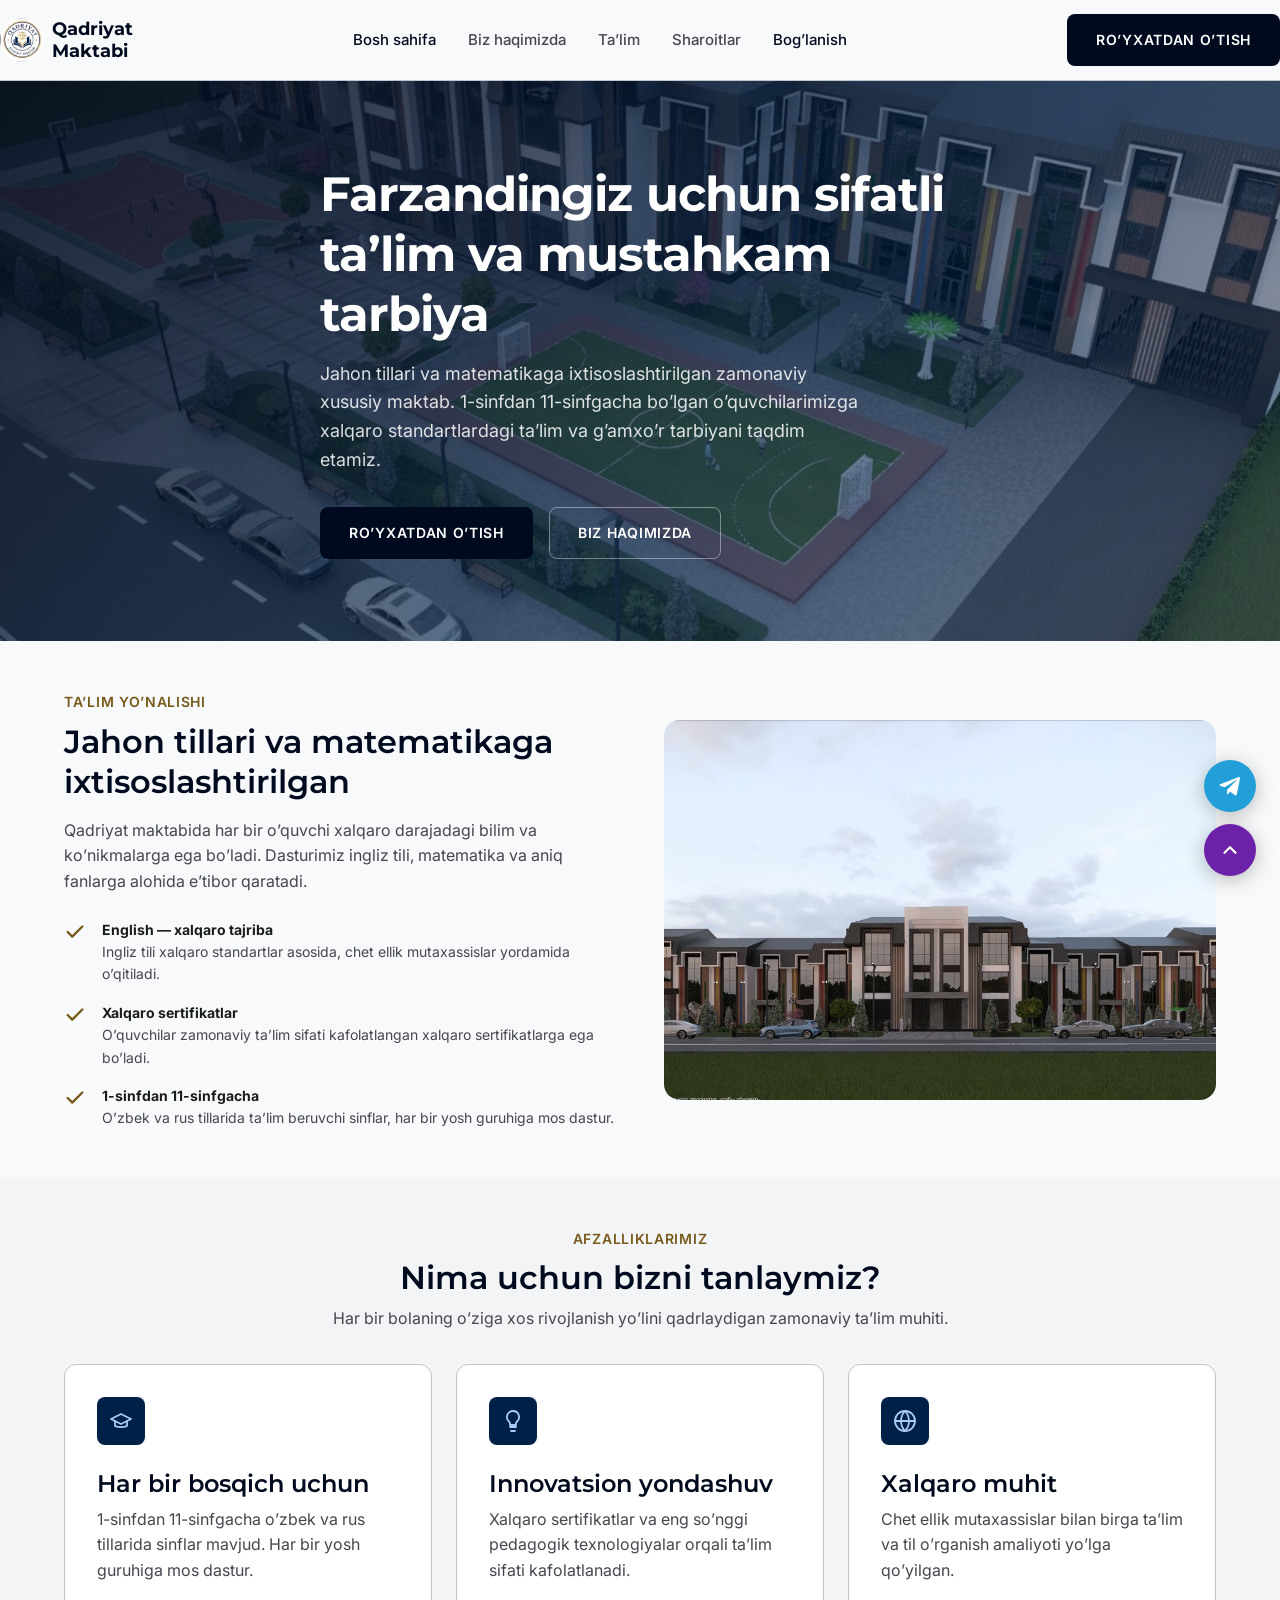
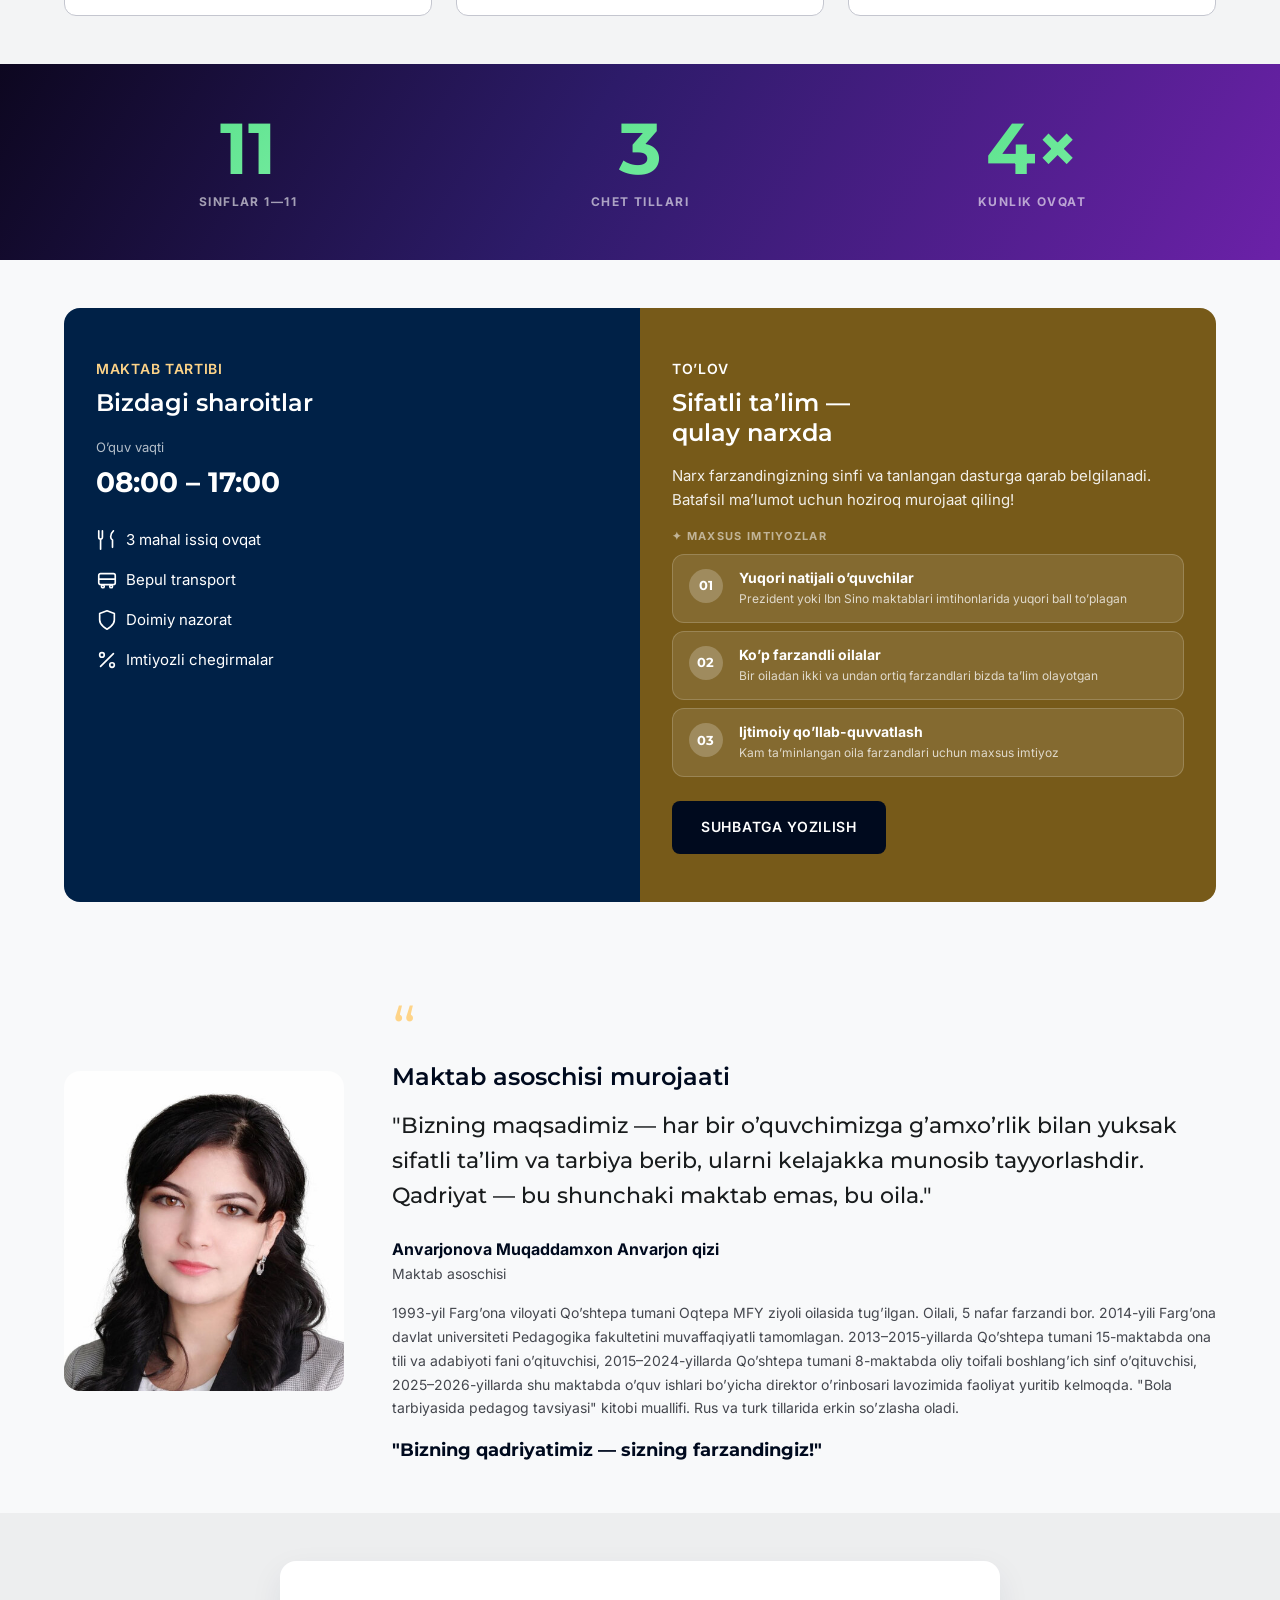
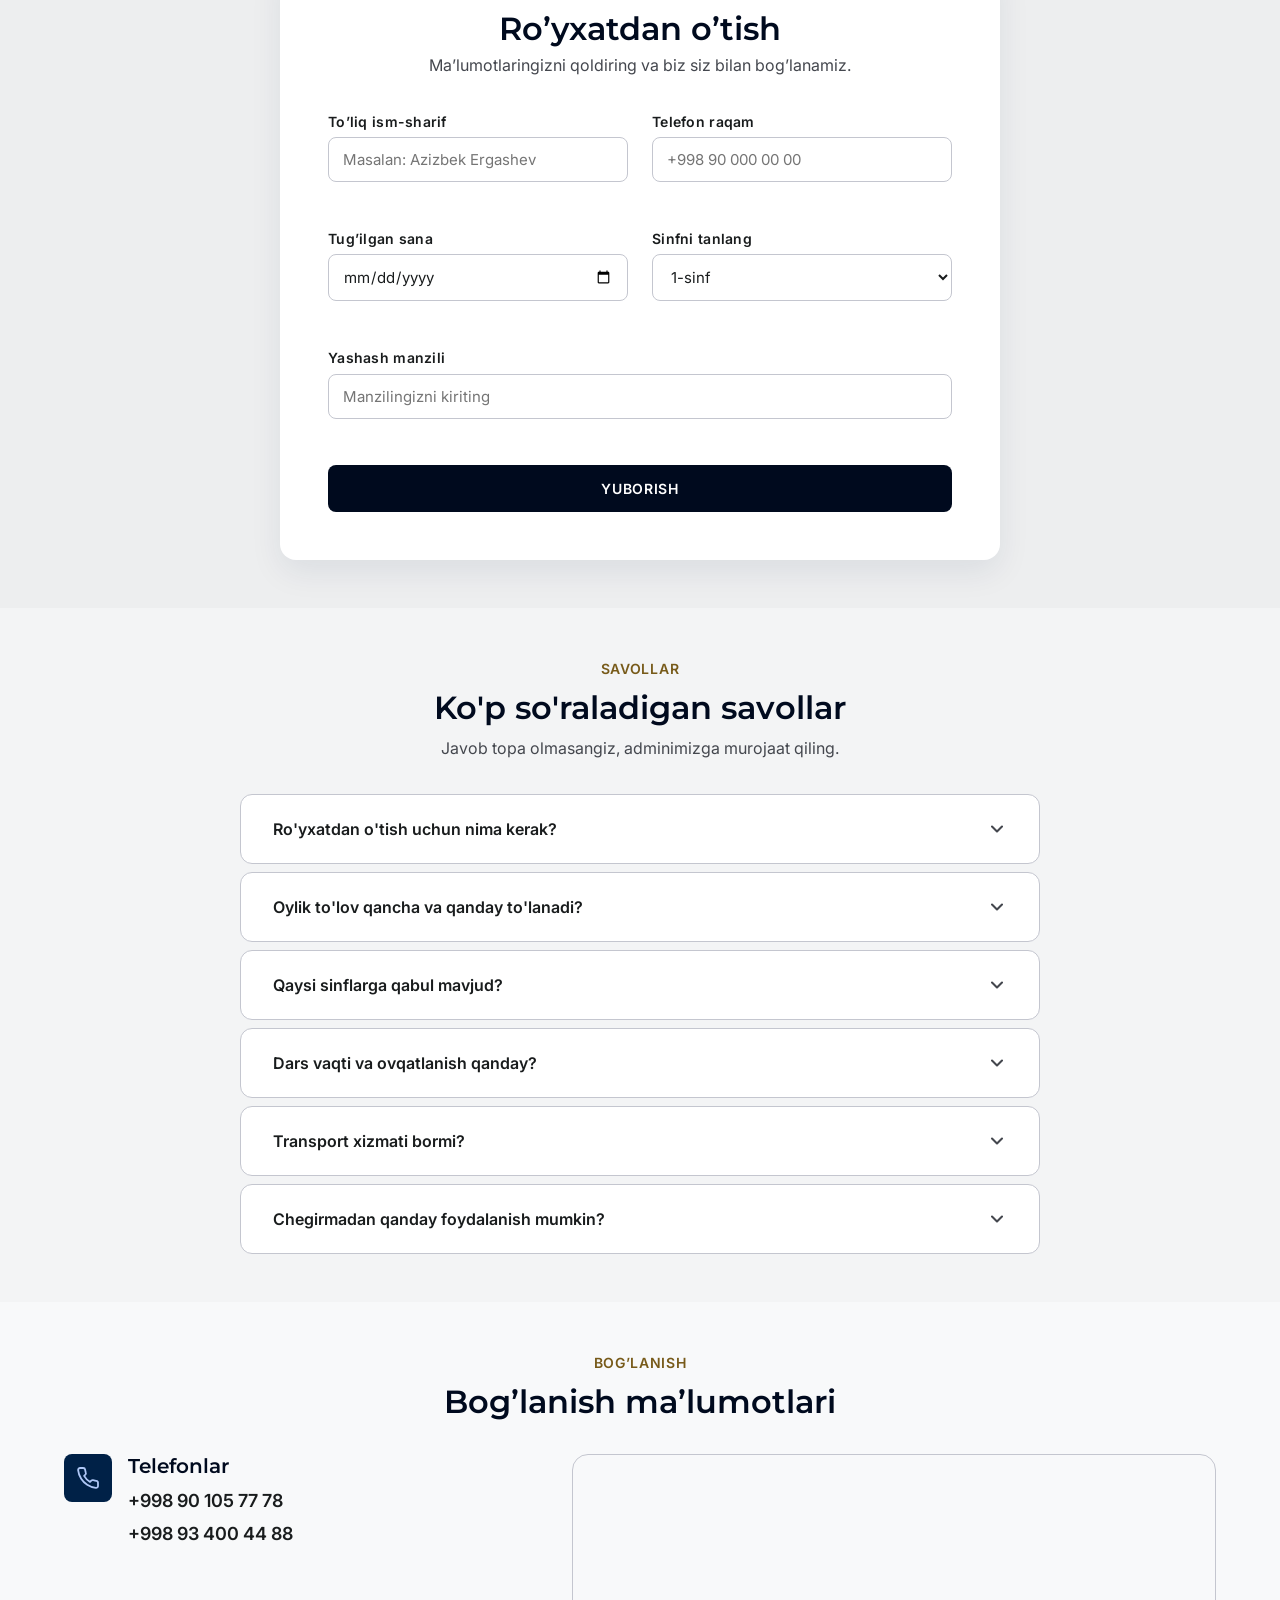
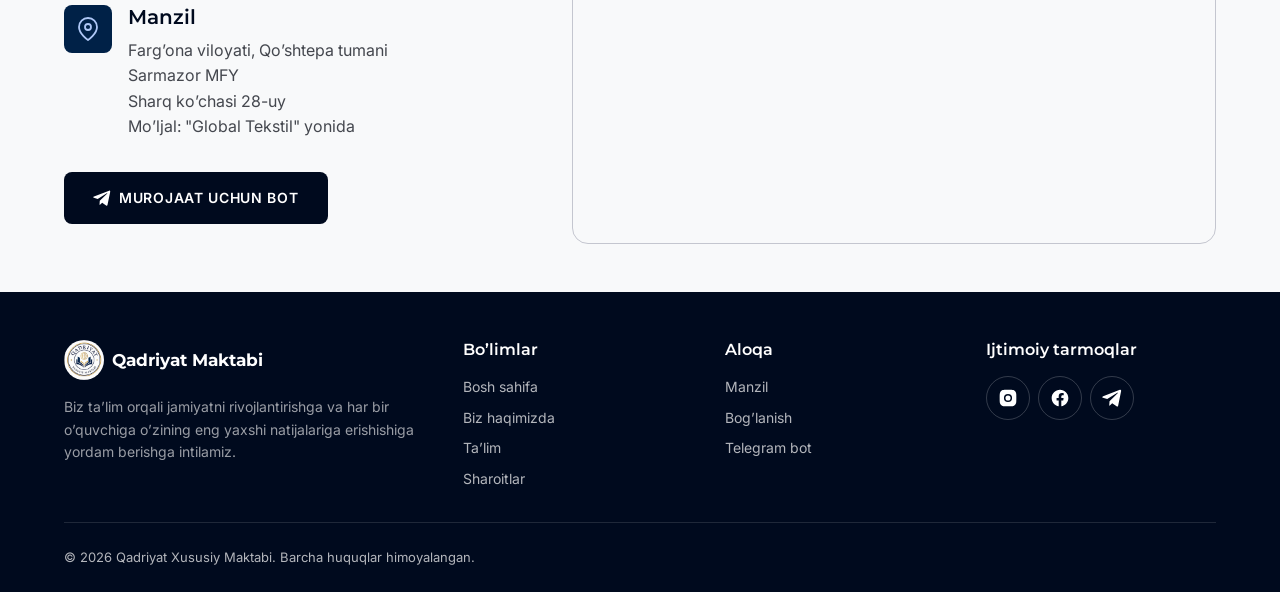
==== commit f2fef5c3: "Add stats counter, floating Telegram & scroll-top buttons - Stats section: dark purple gradient, 11/" ====
--- a/website/index.html
+++ b/website/index.html
@@ -122,6 +122,26 @@
     </div>
   </section>
 
+  <!-- ===== Stats ===== -->
+  <section class="stats-section">
+    <div class="container">
+      <div class="stats-grid">
+        <div class="stat-item">
+          <div class="stat-number" data-target="11">0</div>
+          <div class="stat-label">Sinflar 1—11</div>
+        </div>
+        <div class="stat-item">
+          <div class="stat-number" data-target="3">0</div>
+          <div class="stat-label">Chet tillari</div>
+        </div>
+        <div class="stat-item">
+          <div class="stat-number" data-target="4" data-suffix="×">0</div>
+          <div class="stat-label">Kunlik ovqat</div>
+        </div>
+      </div>
+    </div>
+  </section>
+
   <section>
     <div class="container">
       <div class="split-cta">
@@ -441,6 +461,16 @@
     </div>
   </footer>
 
+  <!-- Floating buttons -->
+  <div class="float-buttons">
+    <a href="https://t.me/qadriyat_school_qabulbot" class="float-btn float-telegram" aria-label="Telegram" target="_blank" rel="noopener">
+      <svg viewBox="0 0 24 24" fill="currentColor"><path d="M9.04 15.83l-.378 5.327c.54 0 .773-.232 1.053-.512l2.527-2.421 5.24 3.817c.96.53 1.644.252 1.89-.89L22.91 3.84c.345-1.43-.516-2.005-1.45-1.66L1.36 10.02c-1.39.54-1.37 1.31-.235 1.66l5.13 1.602L18.4 5.83c.567-.37 1.084-.165.658.205z"/></svg>
+    </a>
+    <button type="button" class="float-btn float-top" id="scroll-top" aria-label="Yuqoriga">
+      <svg viewBox="0 0 24 24" fill="none" stroke="currentColor" stroke-width="2.5" stroke-linecap="round" stroke-linejoin="round"><polyline points="18 15 12 9 6 15"/></svg>
+    </button>
+  </div>
+
   <script src="assets/js/main.js"></script>
 </body>
 </html>
--- a/website/assets/css/style.css
+++ b/website/assets/css/style.css
@@ -1270,6 +1270,110 @@
   text-underline-offset: 3px;
 }
 
+/* ===== Stats section ===== */
+.stats-section {
+  background: linear-gradient(120deg, #0d0720 0%, #2d1b69 45%, #6b21a8 100%);
+  padding: var(--space-xxl) 0;
+}
+
+.stats-grid {
+  display: grid;
+  grid-template-columns: repeat(3, 1fr);
+  gap: var(--gutter);
+  text-align: center;
+}
+
+.stat-number {
+  font-family: var(--font-heading);
+  font-size: 72px;
+  font-weight: 700;
+  line-height: 1;
+  background: linear-gradient(135deg, #4ade80, #86efac);
+  -webkit-background-clip: text;
+  -webkit-text-fill-color: transparent;
+  background-clip: text;
+}
+
+.stat-label {
+  font-size: 12px;
+  font-weight: 700;
+  letter-spacing: 0.12em;
+  text-transform: uppercase;
+  color: rgba(255, 255, 255, 0.6);
+  margin-top: var(--space-sm);
+}
+
+@media (max-width: 640px) {
+  .stat-number { font-size: 48px; }
+  .stats-grid { gap: var(--space-xl); }
+}
+
+/* ===== Floating buttons ===== */
+.float-buttons {
+  position: fixed;
+  right: 24px;
+  bottom: 24px;
+  display: flex;
+  flex-direction: column;
+  gap: 12px;
+  z-index: 999;
+}
+
+.float-btn {
+  width: 52px;
+  height: 52px;
+  border-radius: var(--radius-full);
+  display: flex;
+  align-items: center;
+  justify-content: center;
+  border: none;
+  cursor: pointer;
+  transition: transform 0.3s cubic-bezier(0.34, 1.56, 0.64, 1),
+              box-shadow 0.3s ease;
+  box-shadow: 0 4px 20px rgba(0, 0, 0, 0.25);
+  text-decoration: none;
+}
+
+.float-btn:hover {
+  transform: scale(1.15) translateY(-3px);
+  box-shadow: 0 8px 28px rgba(0, 0, 0, 0.3);
+}
+
+.float-btn svg {
+  width: 22px;
+  height: 22px;
+}
+
+.float-telegram {
+  background: #229ED9;
+  color: #fff;
+  animation: float-pulse 3s ease-in-out infinite;
+}
+
+.float-top {
+  background: #6b21a8;
+  color: #fff;
+  opacity: 0;
+  pointer-events: none;
+  transition: opacity 0.3s ease, transform 0.3s cubic-bezier(0.34, 1.56, 0.64, 1),
+              box-shadow 0.3s ease;
+}
+
+.float-top.visible {
+  opacity: 1;
+  pointer-events: auto;
+}
+
+@keyframes float-pulse {
+  0%, 100% { box-shadow: 0 4px 20px rgba(34, 158, 217, 0.4); }
+  50% { box-shadow: 0 4px 32px rgba(34, 158, 217, 0.7); }
+}
+
+@media (max-width: 640px) {
+  .float-buttons { right: 16px; bottom: 16px; }
+  .float-btn { width: 46px; height: 46px; }
+}
+
 /* ===== Scroll reveal ===== */
 .reveal {
   opacity: 0;
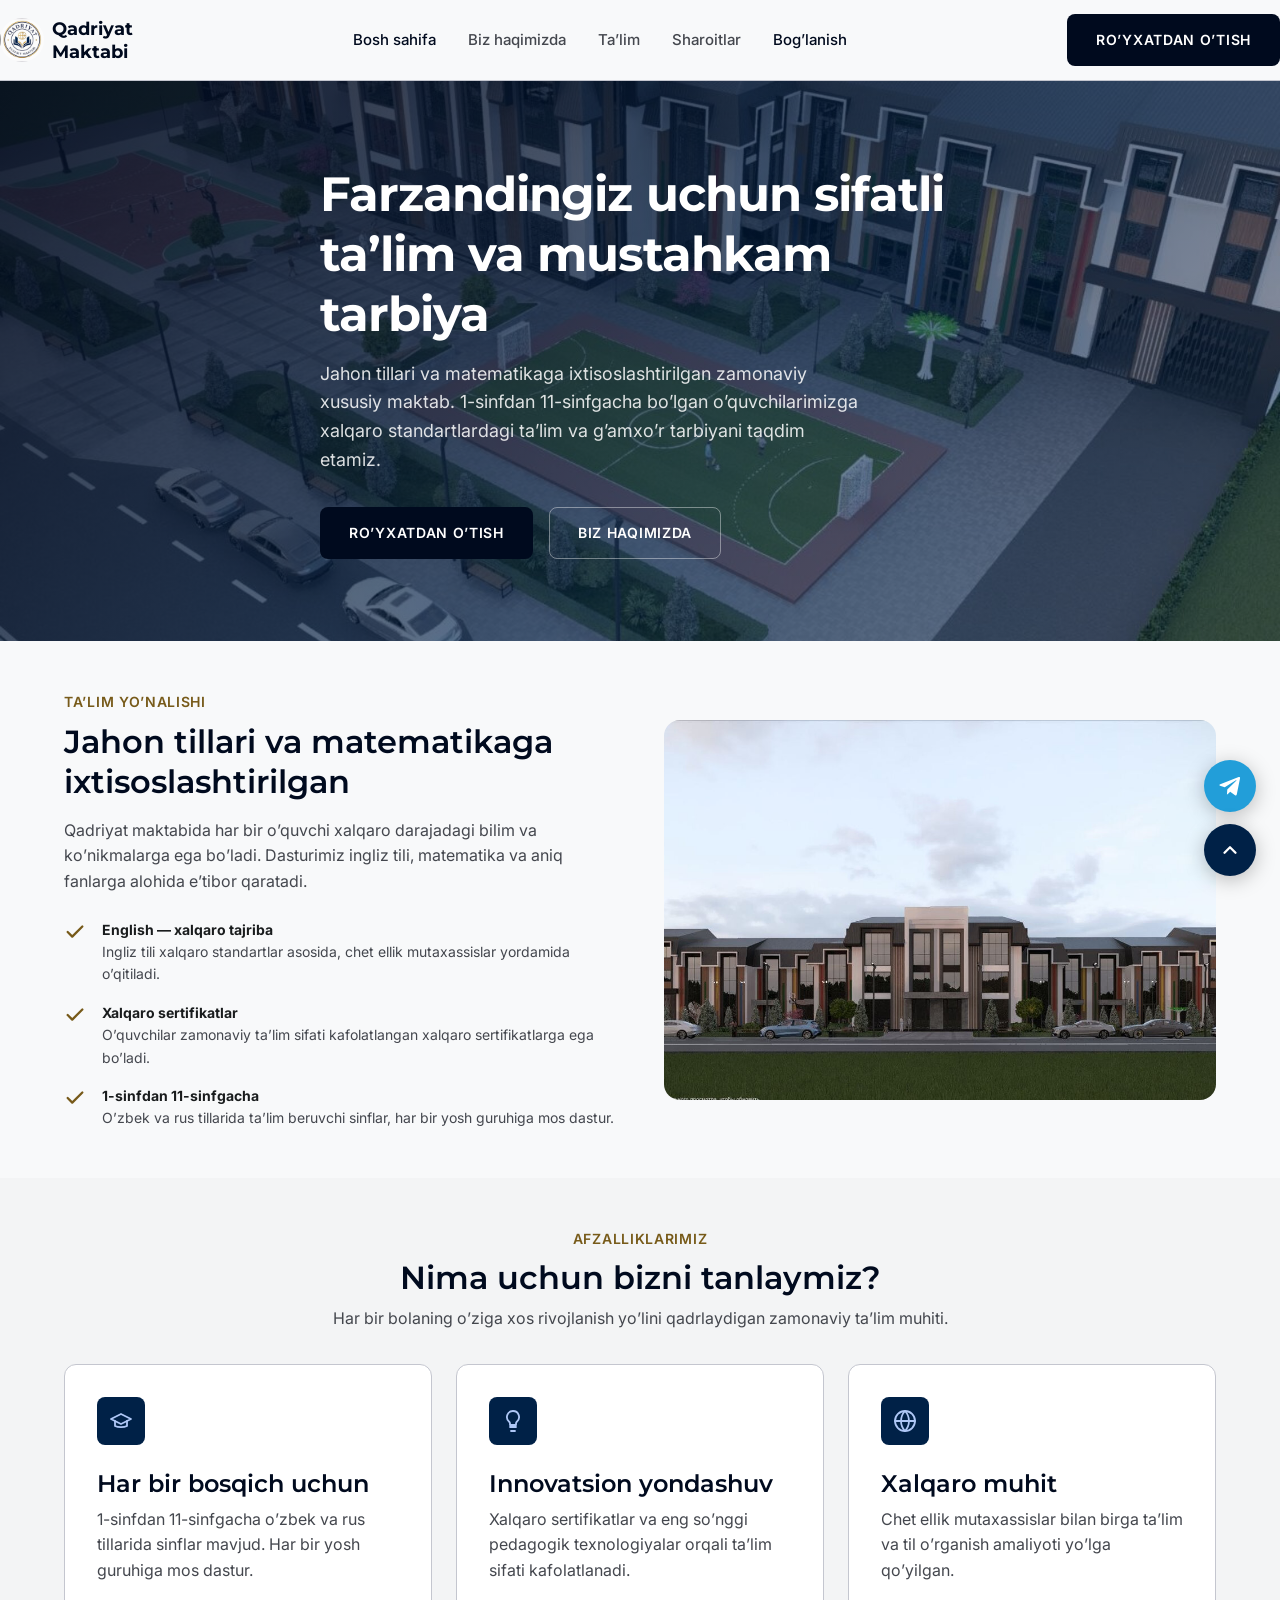
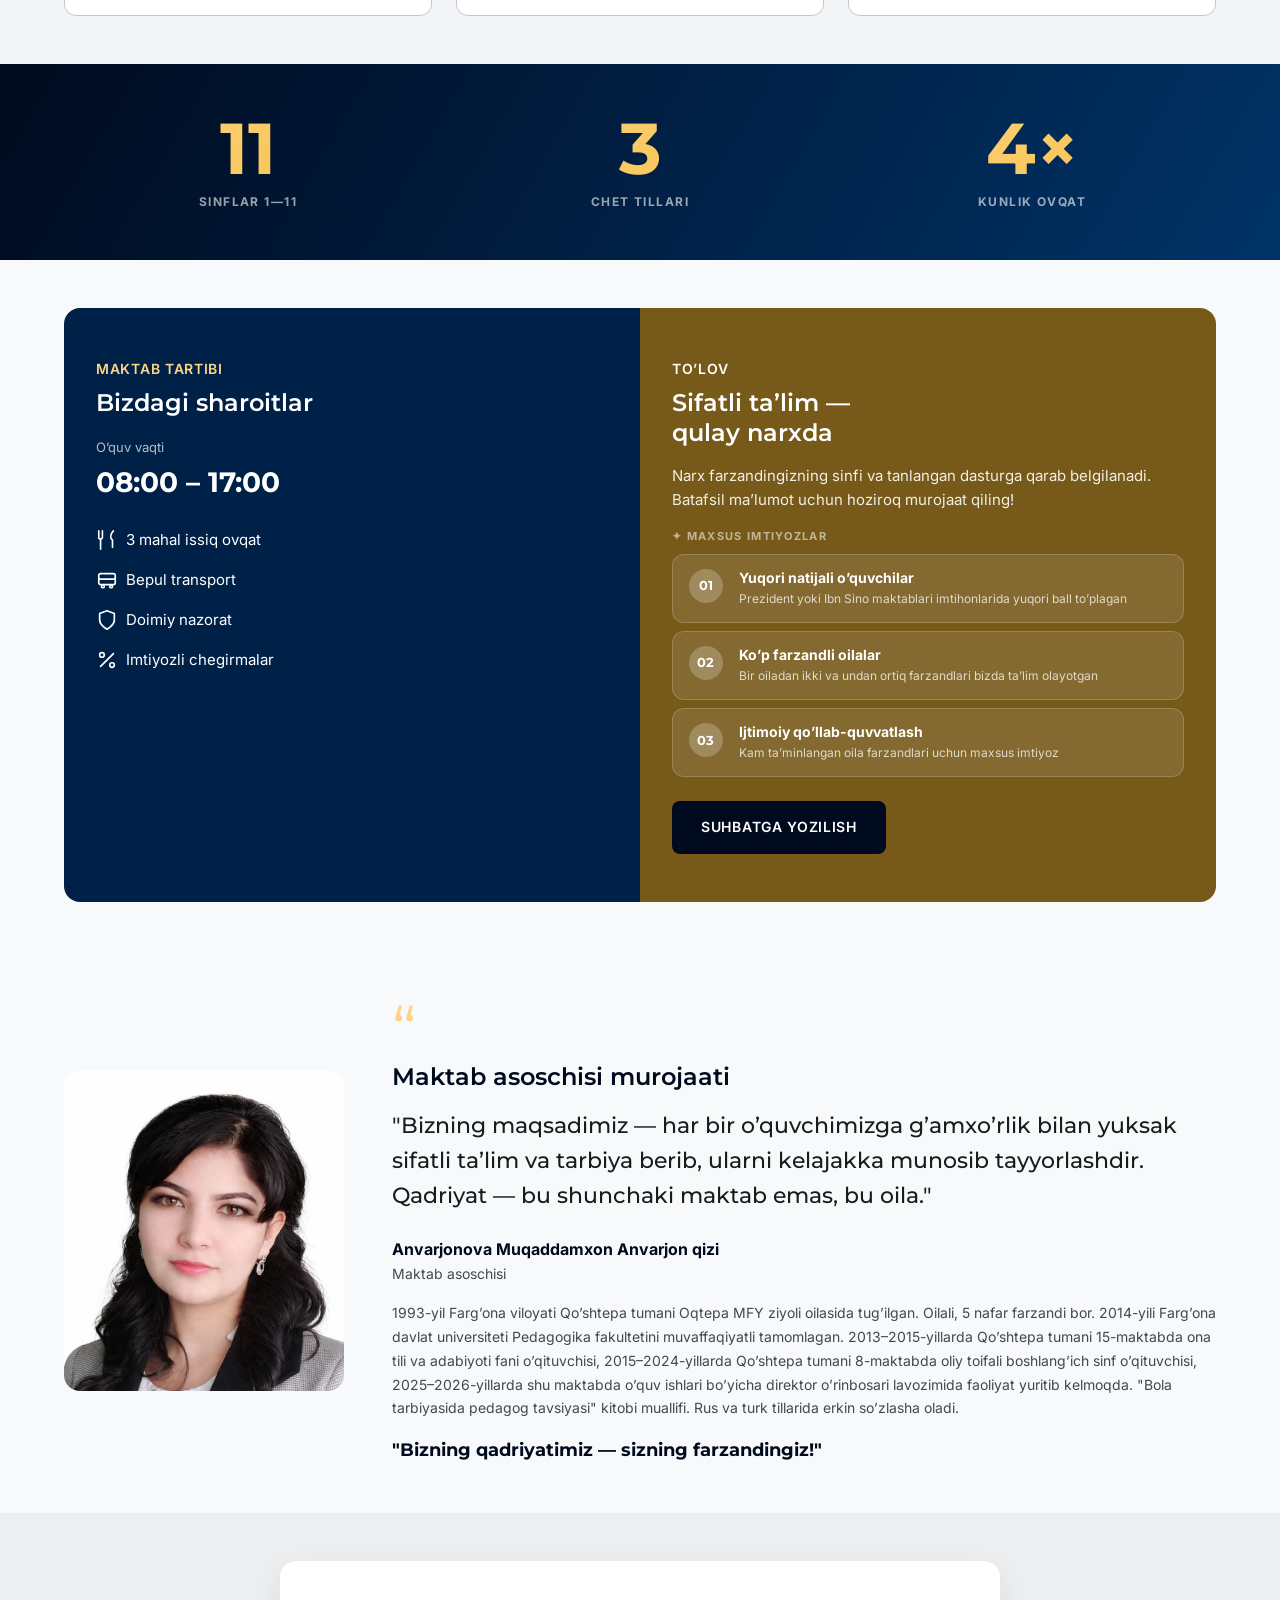
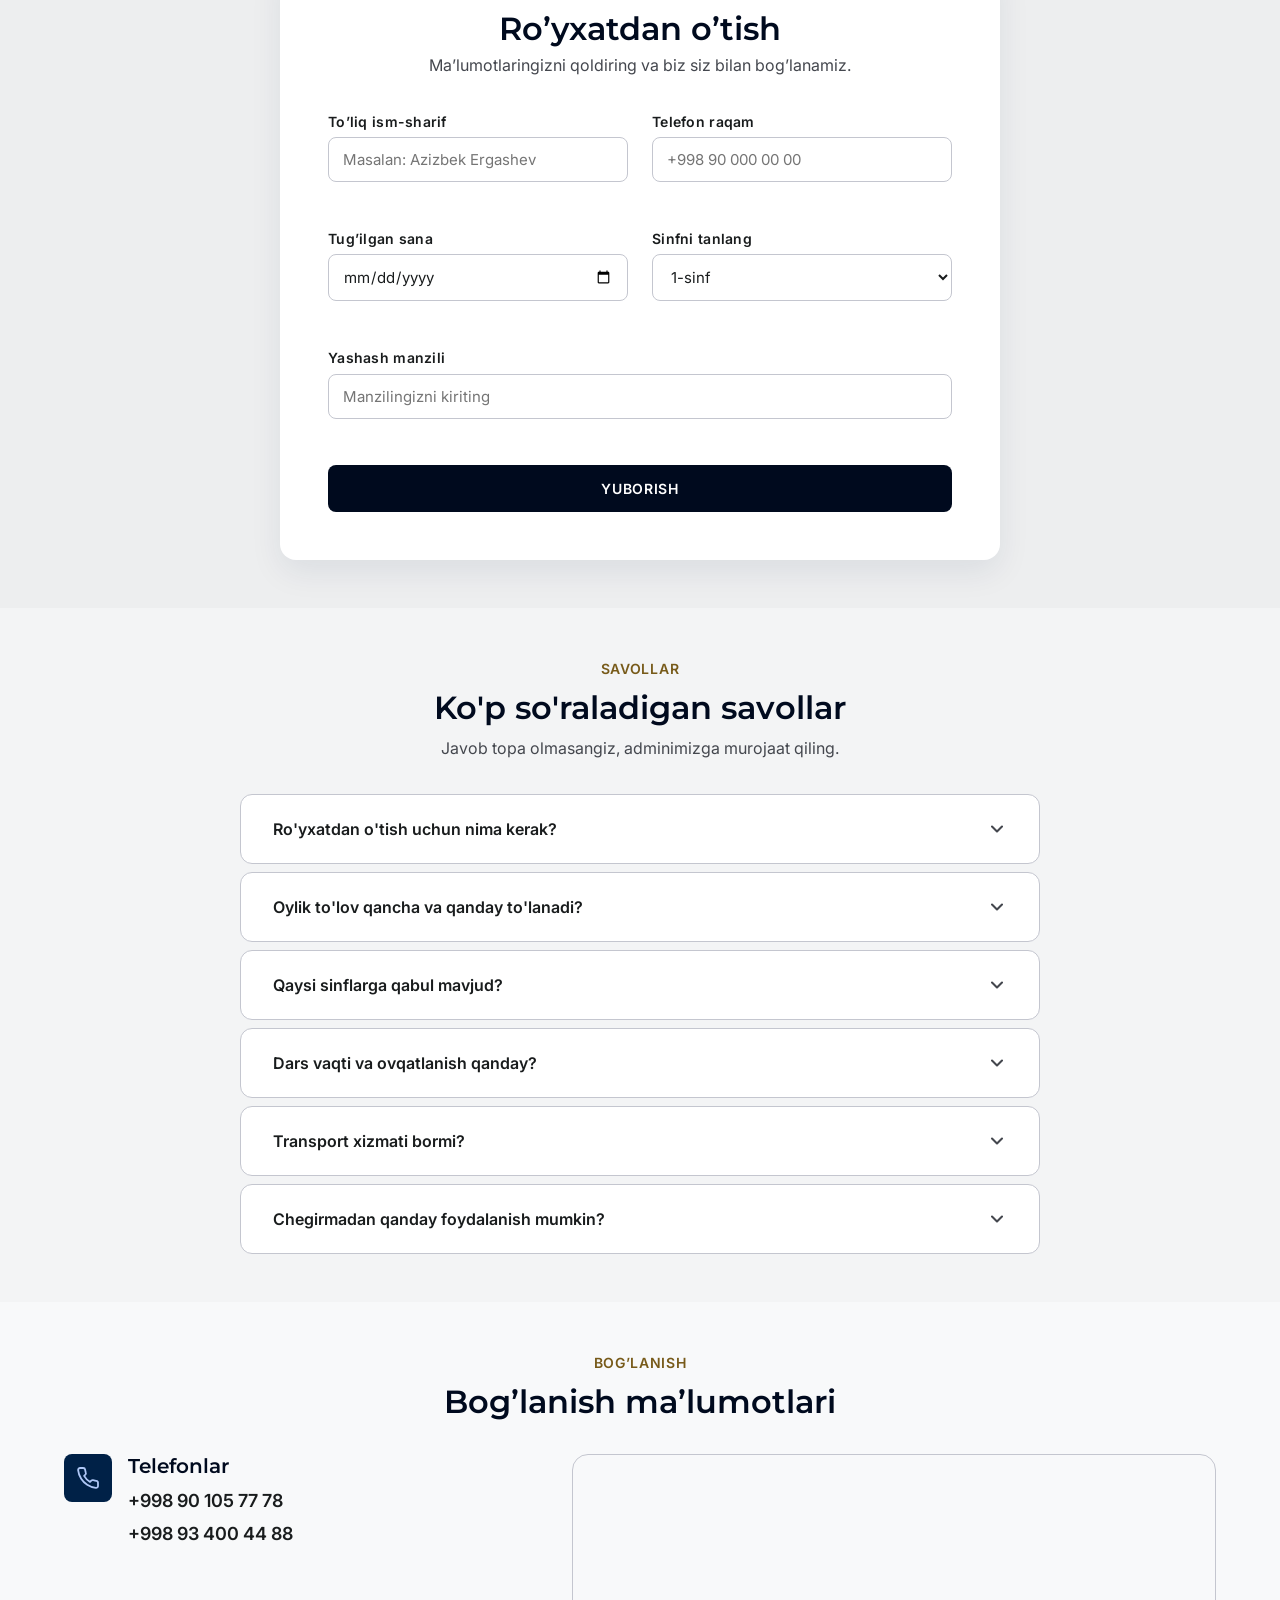
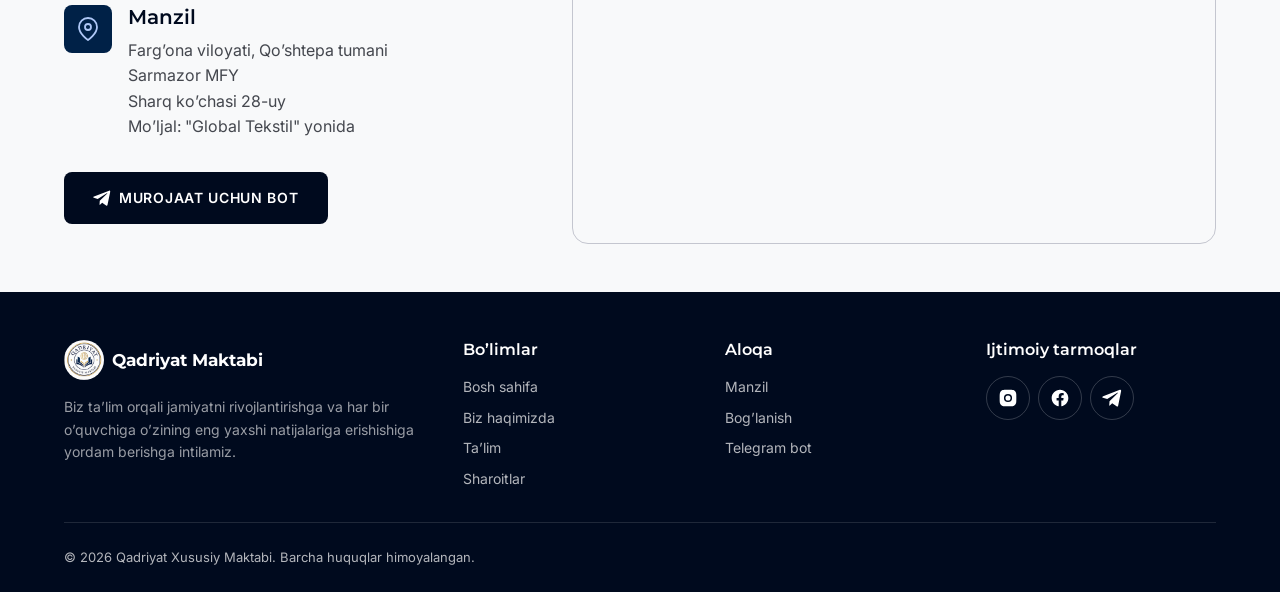
==== commit db2b8479: "Fix stats colors + Telegram button links to channel - Stats gradient: purple → site navy (#000a1e → " ====
--- a/website/index.html
+++ b/website/index.html
@@ -463,7 +463,7 @@
 
   <!-- Floating buttons -->
   <div class="float-buttons">
-    <a href="https://t.me/qadriyat_school_qabulbot" class="float-btn float-telegram" aria-label="Telegram" target="_blank" rel="noopener">
+    <a href="https://t.me/qadriyat_xususiy_maktab" class="float-btn float-telegram" aria-label="Telegram" target="_blank" rel="noopener">
       <svg viewBox="0 0 24 24" fill="currentColor"><path d="M9.04 15.83l-.378 5.327c.54 0 .773-.232 1.053-.512l2.527-2.421 5.24 3.817c.96.53 1.644.252 1.89-.89L22.91 3.84c.345-1.43-.516-2.005-1.45-1.66L1.36 10.02c-1.39.54-1.37 1.31-.235 1.66l5.13 1.602L18.4 5.83c.567-.37 1.084-.165.658.205z"/></svg>
     </a>
     <button type="button" class="float-btn float-top" id="scroll-top" aria-label="Yuqoriga">
--- a/website/assets/css/style.css
+++ b/website/assets/css/style.css
@@ -1272,7 +1272,7 @@
 
 /* ===== Stats section ===== */
 .stats-section {
-  background: linear-gradient(120deg, #0d0720 0%, #2d1b69 45%, #6b21a8 100%);
+  background: linear-gradient(120deg, #000a1e 0%, #002147 55%, #003366 100%);
   padding: var(--space-xxl) 0;
 }
 
@@ -1288,7 +1288,7 @@
   font-size: 72px;
   font-weight: 700;
   line-height: 1;
-  background: linear-gradient(135deg, #4ade80, #86efac);
+  background: linear-gradient(135deg, #fed488, #f5c040);
   -webkit-background-clip: text;
   -webkit-text-fill-color: transparent;
   background-clip: text;
@@ -1351,7 +1351,7 @@
 }
 
 .float-top {
-  background: #6b21a8;
+  background: var(--color-primary-container);
   color: #fff;
   opacity: 0;
   pointer-events: none;
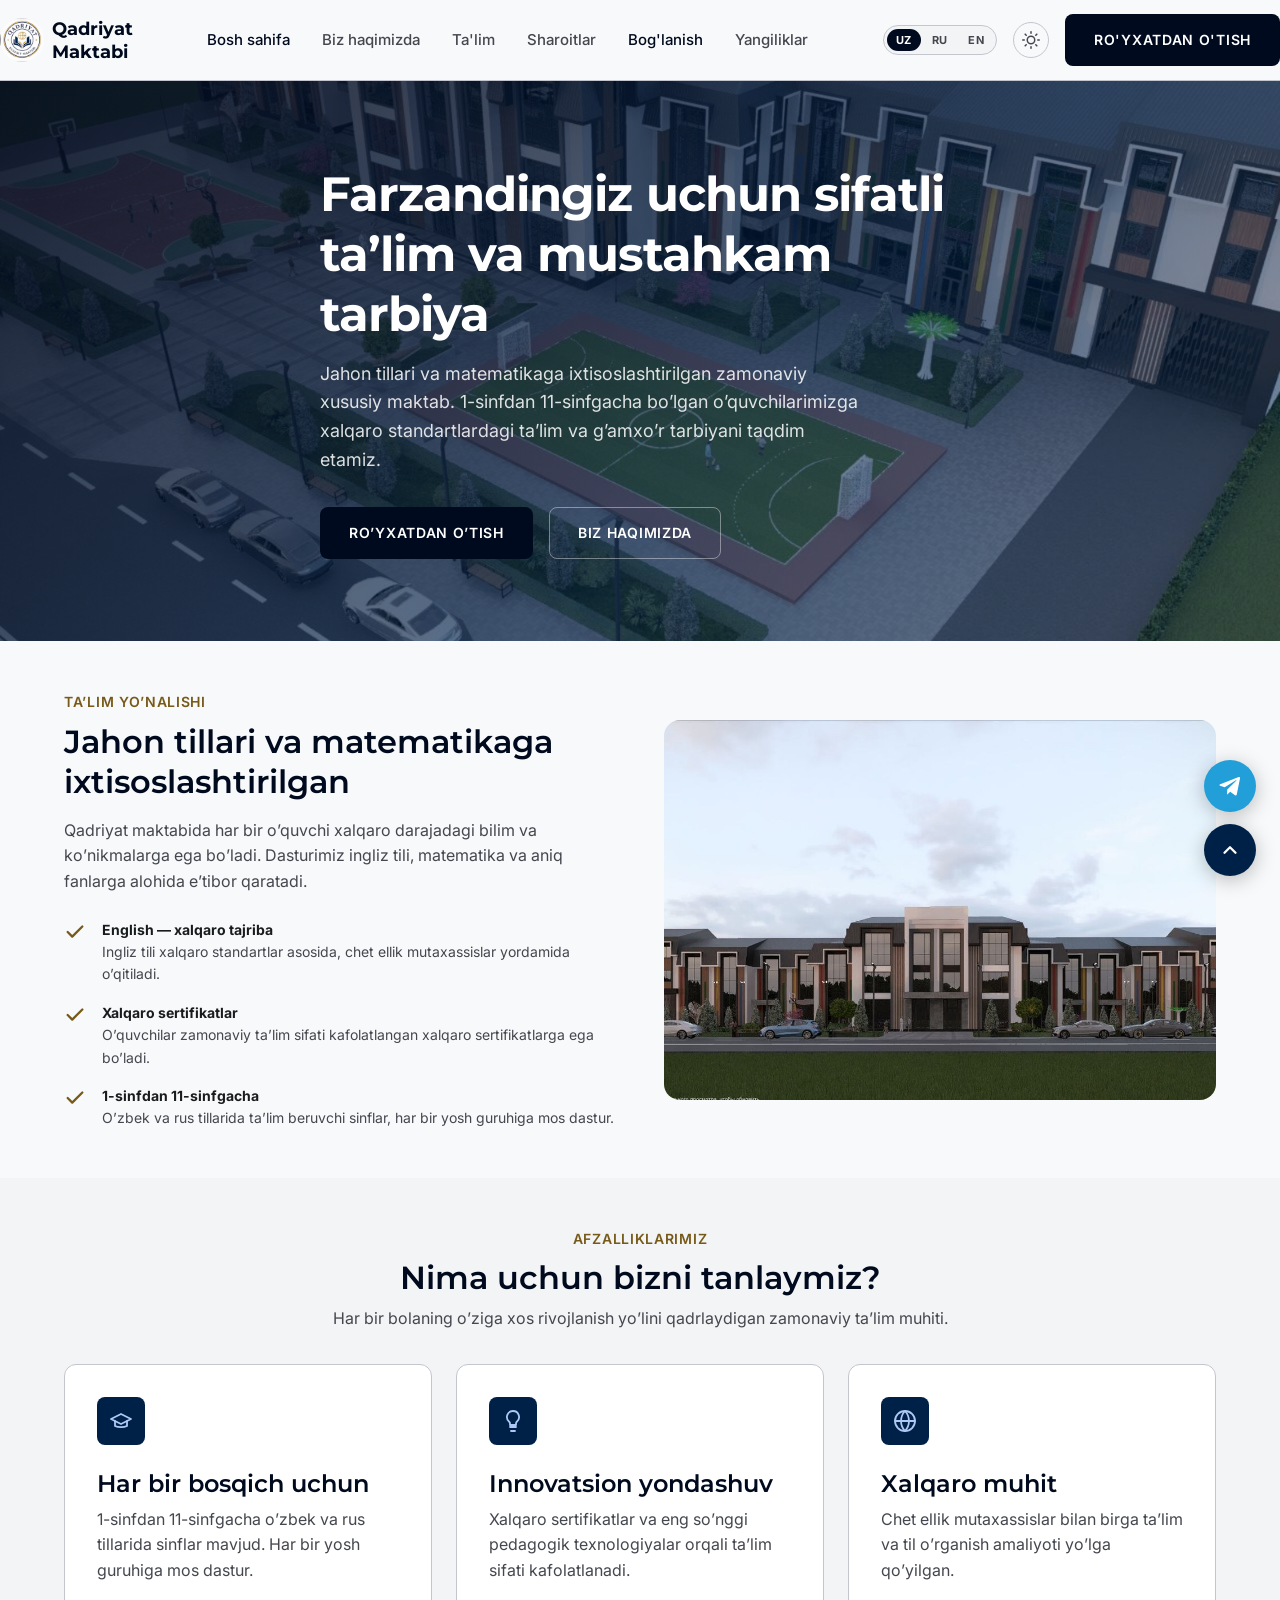
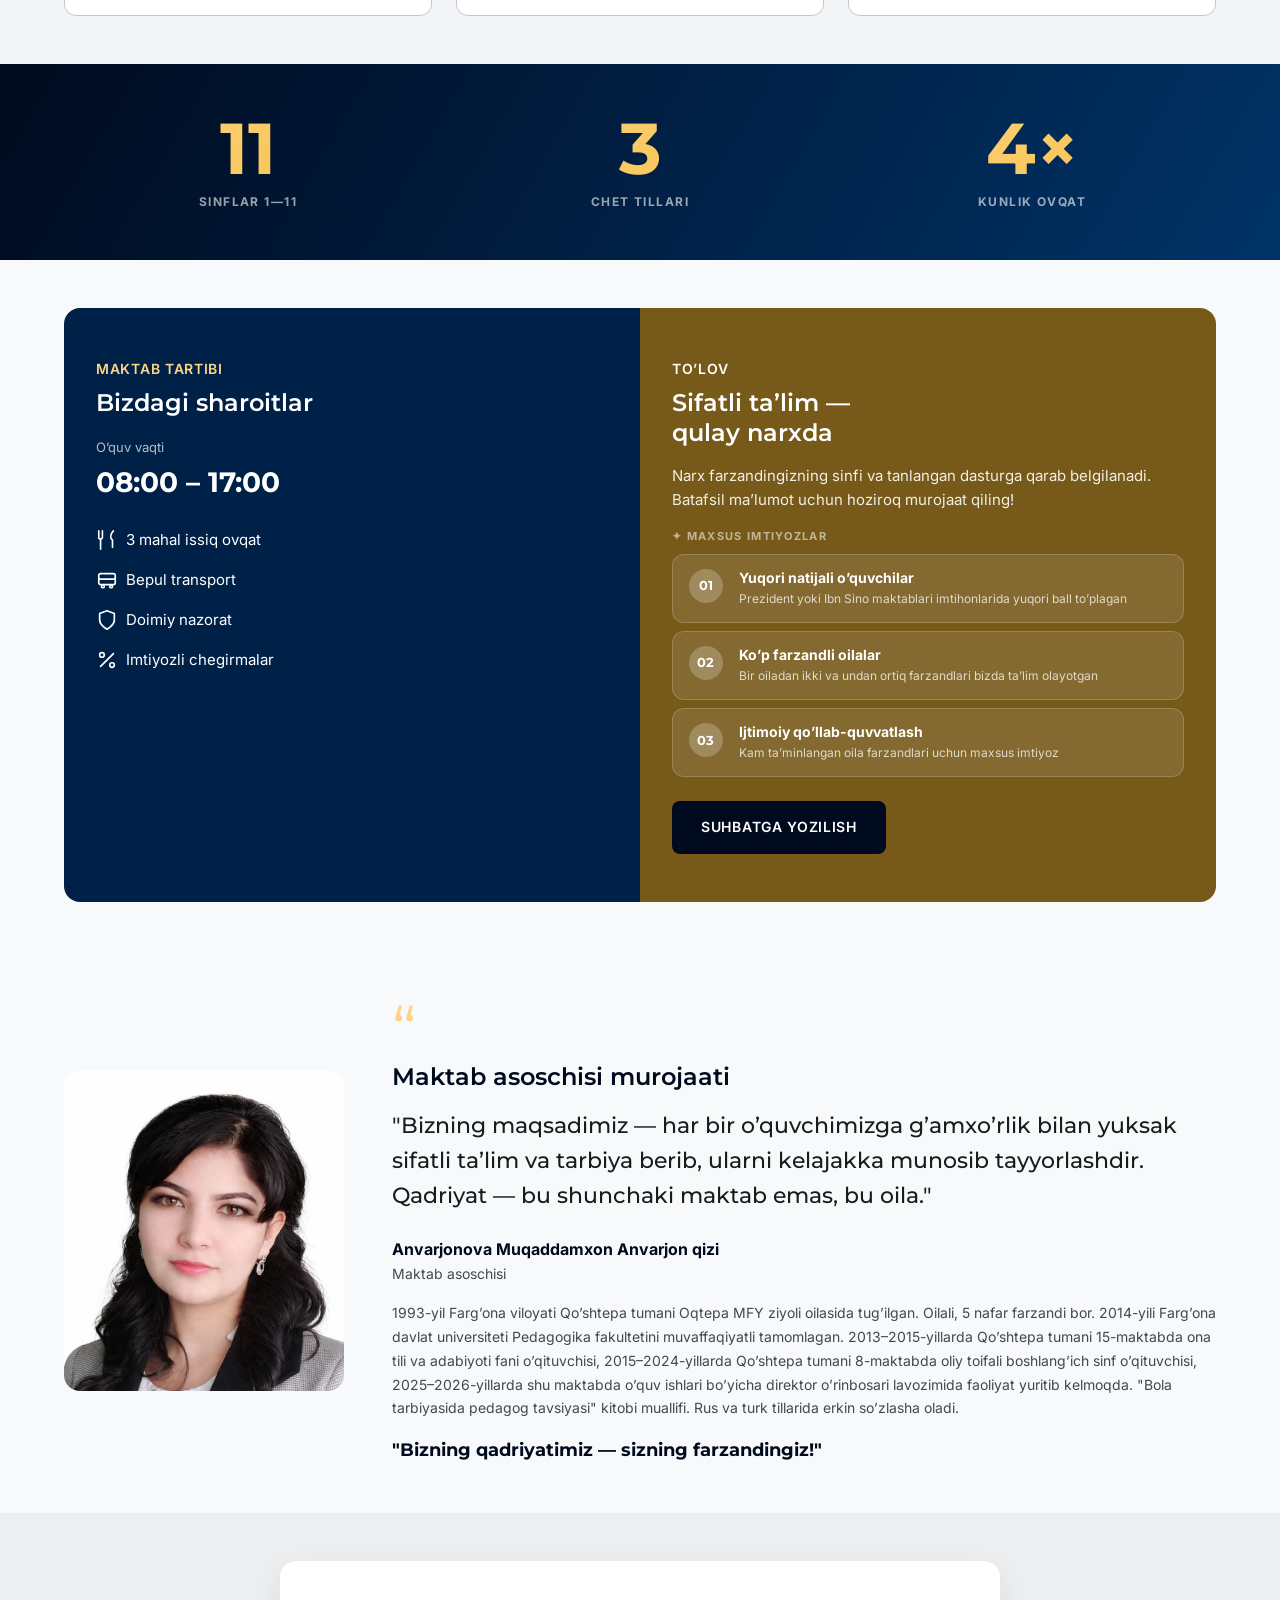
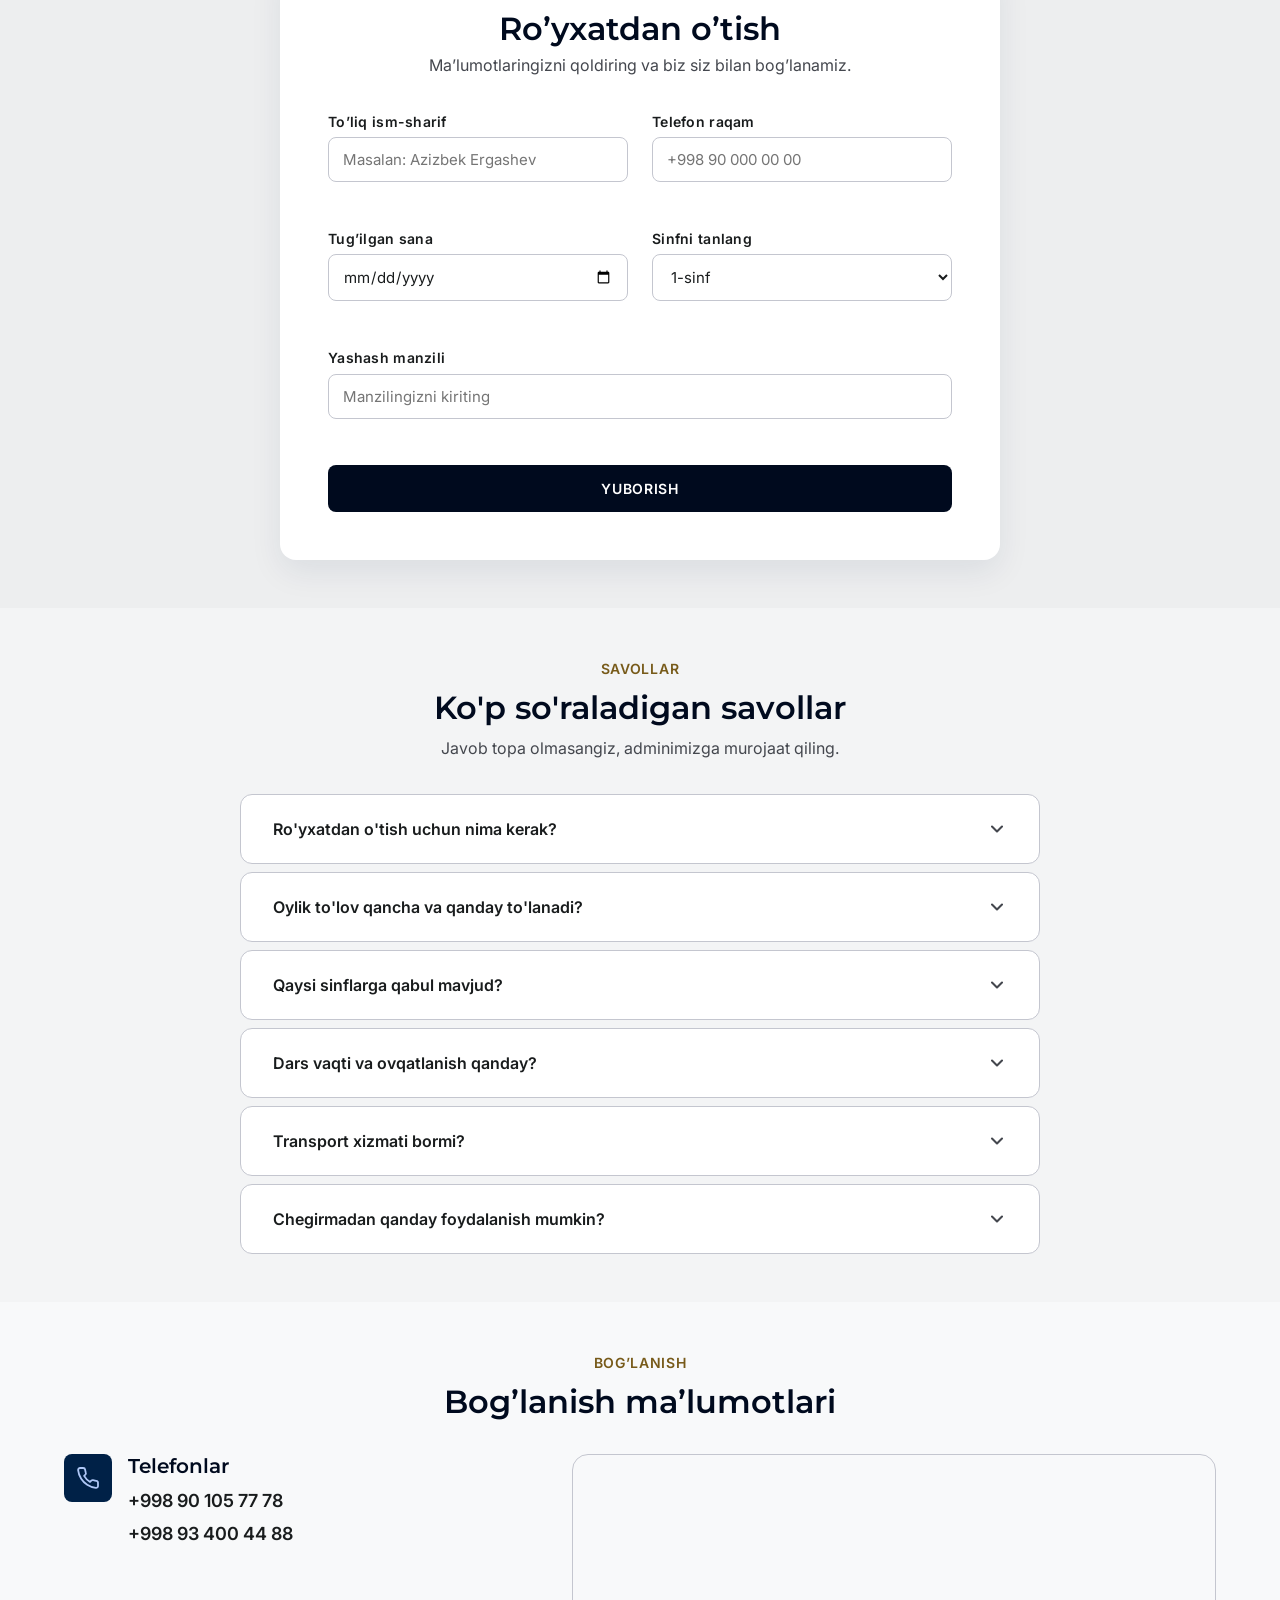
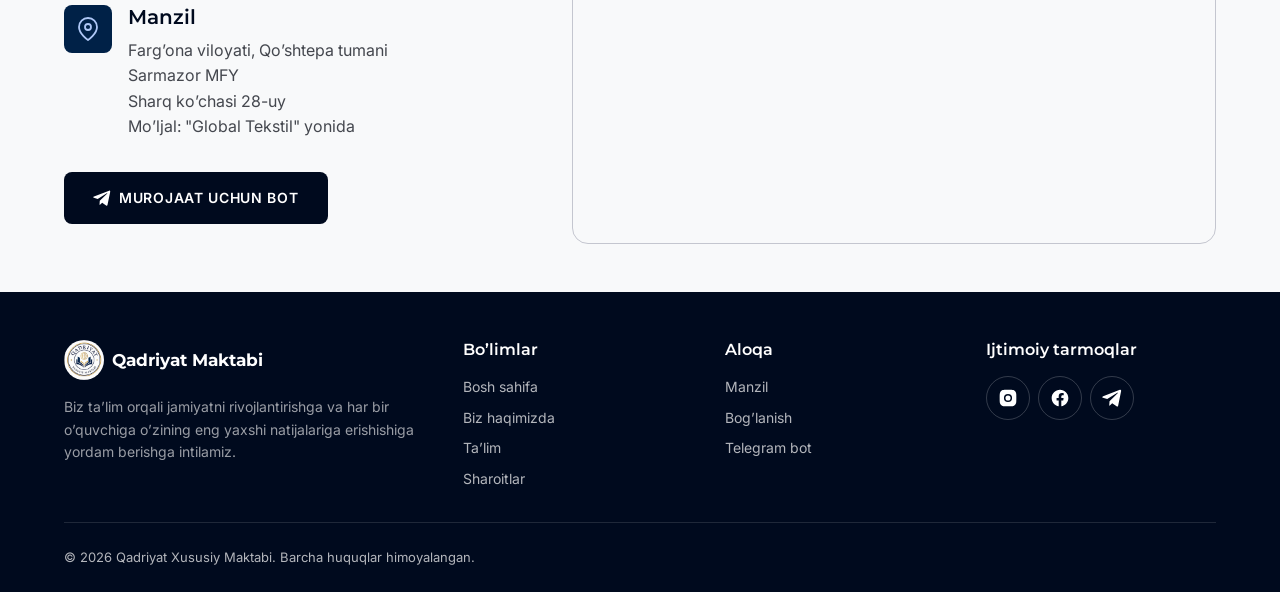
==== commit 274b0896: "Add dark mode, lang switcher (UZ/RU/EN), 404 page, yangiliklar page - Dark mode: CSS variables + tog" ====
--- a/website/index.html
+++ b/website/index.html
@@ -18,14 +18,24 @@
         <span>Qadriyat<br>Maktabi</span>
       </a>
       <nav class="nav-links">
-        <a href="index.html">Bosh sahifa</a>
-        <a href="biz-haqimizda.html">Biz haqimizda</a>
-        <a href="talim.html">Ta’lim</a>
-        <a href="sharoitlar.html">Sharoitlar</a>
-        <a href="index.html#contact">Bog’lanish</a>
+        <a href="index.html" data-i18n="nav.home">Bosh sahifa</a>
+        <a href="biz-haqimizda.html" data-i18n="nav.about">Biz haqimizda</a>
+        <a href="talim.html" data-i18n="nav.edu">Ta’lim</a>
+        <a href="sharoitlar.html" data-i18n="nav.facilities">Sharoitlar</a>
+        <a href="index.html#contact" data-i18n="nav.contact">Bog’lanish</a>
+        <a href="yangiliklar.html" data-i18n="nav.news">Yangiliklar</a>
       </nav>
       <div class="nav-actions">
-        <a href="index.html#registration" class="btn btn-primary">Ro’yxatdan o’tish</a>
+        <div class="lang-switcher">
+          <button type="button" class="lang-btn active" data-lang="uz">UZ</button>
+          <button type="button" class="lang-btn" data-lang="ru">RU</button>
+          <button type="button" class="lang-btn" data-lang="en">EN</button>
+        </div>
+        <button type="button" class="dark-toggle" id="dark-toggle" aria-label="Tungi rejim">
+          <svg class="icon-sun" viewBox="0 0 24 24" fill="none" stroke="currentColor" stroke-width="2" stroke-linecap="round" stroke-linejoin="round" width="18" height="18"><circle cx="12" cy="12" r="5"/><line x1="12" y1="1" x2="12" y2="3"/><line x1="12" y1="21" x2="12" y2="23"/><line x1="4.22" y1="4.22" x2="5.64" y2="5.64"/><line x1="18.36" y1="18.36" x2="19.78" y2="19.78"/><line x1="1" y1="12" x2="3" y2="12"/><line x1="21" y1="12" x2="23" y2="12"/><line x1="4.22" y1="19.78" x2="5.64" y2="18.36"/><line x1="18.36" y1="5.64" x2="19.78" y2="4.22"/></svg>
+          <svg class="icon-moon" viewBox="0 0 24 24" fill="none" stroke="currentColor" stroke-width="2" stroke-linecap="round" stroke-linejoin="round" width="18" height="18"><path d="M21 12.79A9 9 0 1 1 11.21 3 7 7 0 0 0 21 12.79z"/></svg>
+        </button>
+        <a href="index.html#registration" class="btn btn-primary" data-i18n="nav.register">Ro’yxatdan o’tish</a>
         <button class="nav-toggle" aria-label="Menyuni ochish">
           <span></span><span></span><span></span>
         </button>
--- a/website/assets/css/style.css
+++ b/website/assets/css/style.css
@@ -46,6 +46,152 @@
   --container-max: 1280px;
   --shadow-ambient: 0 12px 32px rgba(0, 33, 71, 0.08);
 }
+
+/* ===== Dark mode ===== */
+[data-theme="dark"] {
+  --color-background:               #0f1117;
+  --color-on-background:            #dde3ea;
+  --color-surface:                  #1a1d24;
+  --color-surface-container-lowest: #1f232c;
+  --color-surface-container-low:    #252a34;
+  --color-surface-container:        #2c323e;
+  --color-surface-container-high:   #343c49;
+  --color-on-surface:               #dde3ea;
+  --color-on-surface-variant:       #9ba8b4;
+  --color-outline:                  #6b7785;
+  --color-outline-variant:          #3d4754;
+  --color-primary:                  #000a1e;
+  --color-primary-container:        #002147;
+  --shadow-ambient: 0 12px 32px rgba(0, 0, 0, 0.4);
+}
+
+[data-theme="dark"] h1,
+[data-theme="dark"] h2,
+[data-theme="dark"] h3,
+[data-theme="dark"] h4 {
+  color: #dde3ea;
+}
+
+[data-theme="dark"] .site-header {
+  background: #1a1d24;
+  border-color: #3d4754;
+}
+
+[data-theme="dark"] .nav-links a {
+  color: #9ba8b4;
+}
+
+[data-theme="dark"] .nav-links a:hover,
+[data-theme="dark"] .nav-links a.active {
+  color: #dde3ea;
+}
+
+[data-theme="dark"] .section-alt {
+  background: #252a34;
+}
+
+[data-theme="dark"] .card {
+  background: #1f232c;
+  border-color: #3d4754;
+}
+
+[data-theme="dark"] .site-footer {
+  background: #0d1117;
+}
+
+[data-theme="dark"] .faq-item {
+  background: #1f232c;
+  border-color: #3d4754;
+}
+
+[data-theme="dark"] .faq-question {
+  color: #dde3ea;
+}
+
+[data-theme="dark"] .reg-section {
+  background: #252a34;
+}
+
+[data-theme="dark"] .reg-card {
+  background: #1f232c;
+}
+
+[data-theme="dark"] .field input,
+[data-theme="dark"] .field select {
+  background: #252a34;
+  border-color: #3d4754;
+  color: #dde3ea;
+}
+
+[data-theme="dark"] .field label {
+  color: #dde3ea;
+}
+
+[data-theme="dark"] .review-card {
+  background: #1f232c;
+  border-color: #3d4754;
+}
+
+/* Lang switcher */
+.lang-switcher {
+  display: flex;
+  gap: 2px;
+  background: var(--color-surface-container-low);
+  border: 1px solid var(--color-outline-variant);
+  border-radius: var(--radius-full);
+  padding: 3px;
+}
+
+.lang-btn {
+  background: none;
+  border: none;
+  cursor: pointer;
+  font-family: var(--font-body);
+  font-size: 11px;
+  font-weight: 700;
+  letter-spacing: 0.05em;
+  color: var(--color-on-surface-variant);
+  padding: 4px 9px;
+  border-radius: var(--radius-full);
+  transition: background 0.18s ease, color 0.18s ease;
+}
+
+.lang-btn.active,
+.lang-btn:hover {
+  background: var(--color-primary);
+  color: #fff;
+}
+
+@media (max-width: 900px) {
+  .lang-switcher { display: none; }
+}
+
+/* Dark mode toggle button */
+.dark-toggle {
+  width: 36px;
+  height: 36px;
+  border-radius: var(--radius-full);
+  border: 1px solid var(--color-outline-variant);
+  background: none;
+  cursor: pointer;
+  display: flex;
+  align-items: center;
+  justify-content: center;
+  color: var(--color-on-surface-variant);
+  transition: background 0.2s ease, color 0.2s ease, border-color 0.2s ease;
+  flex-shrink: 0;
+}
+
+.dark-toggle:hover {
+  background: var(--color-surface-container);
+  color: var(--color-on-surface);
+}
+
+.dark-toggle .icon-sun { display: block; }
+.dark-toggle .icon-moon { display: none; }
+
+[data-theme="dark"] .dark-toggle .icon-sun { display: none; }
+[data-theme="dark"] .dark-toggle .icon-moon { display: block; }
 
 /* ===== Reset / base ===== */
 * {
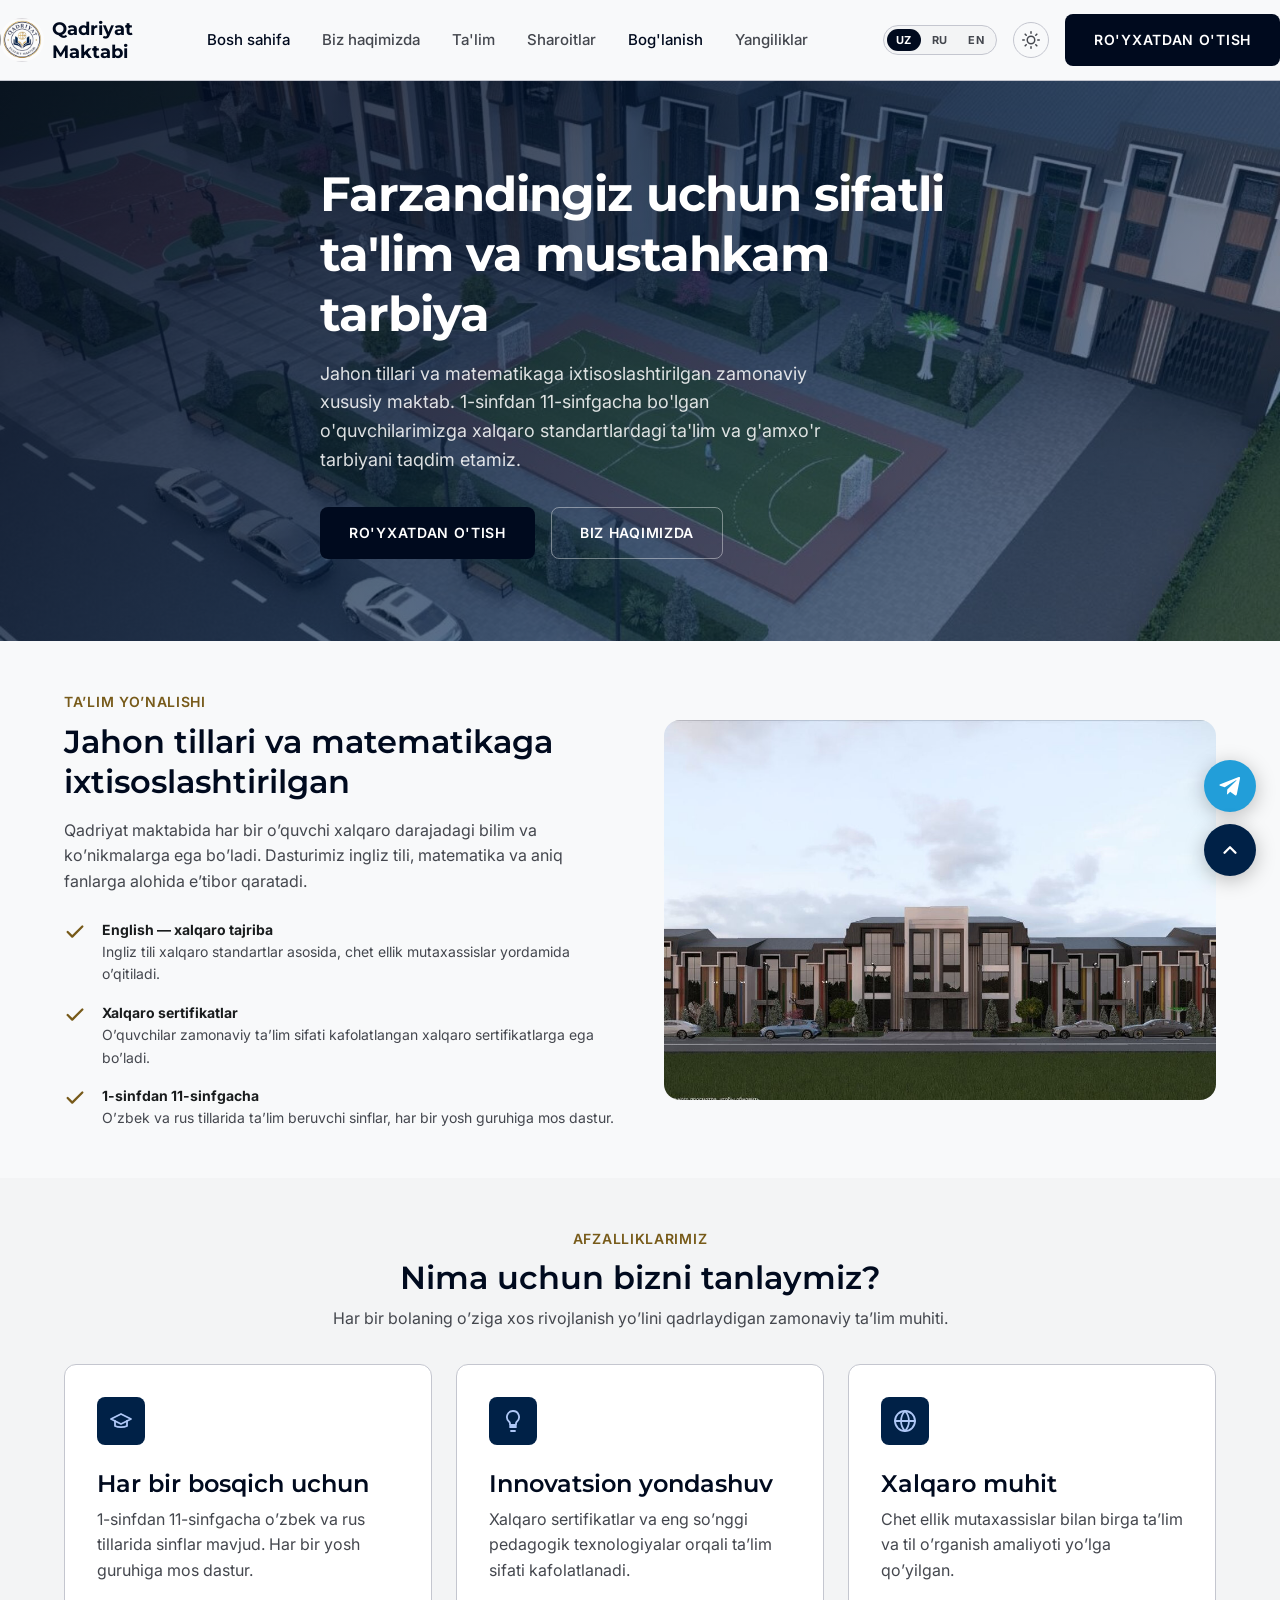
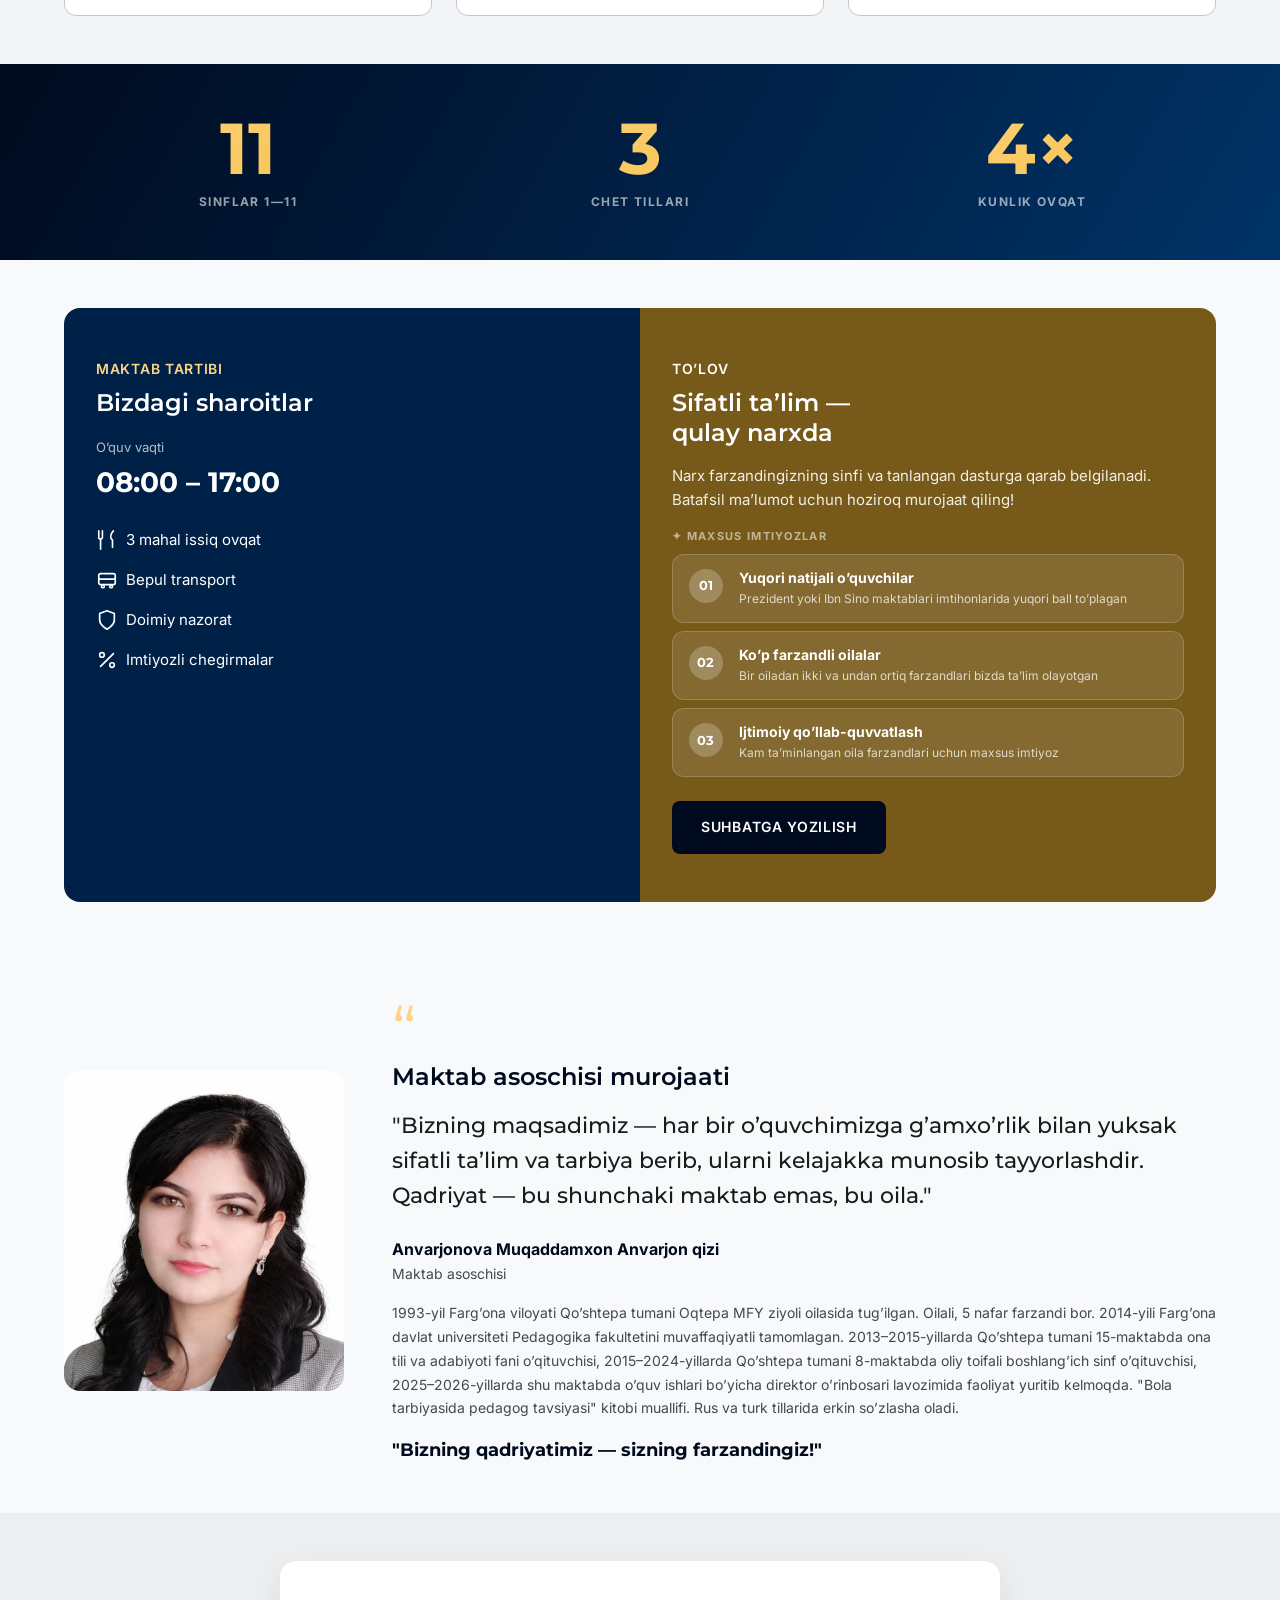
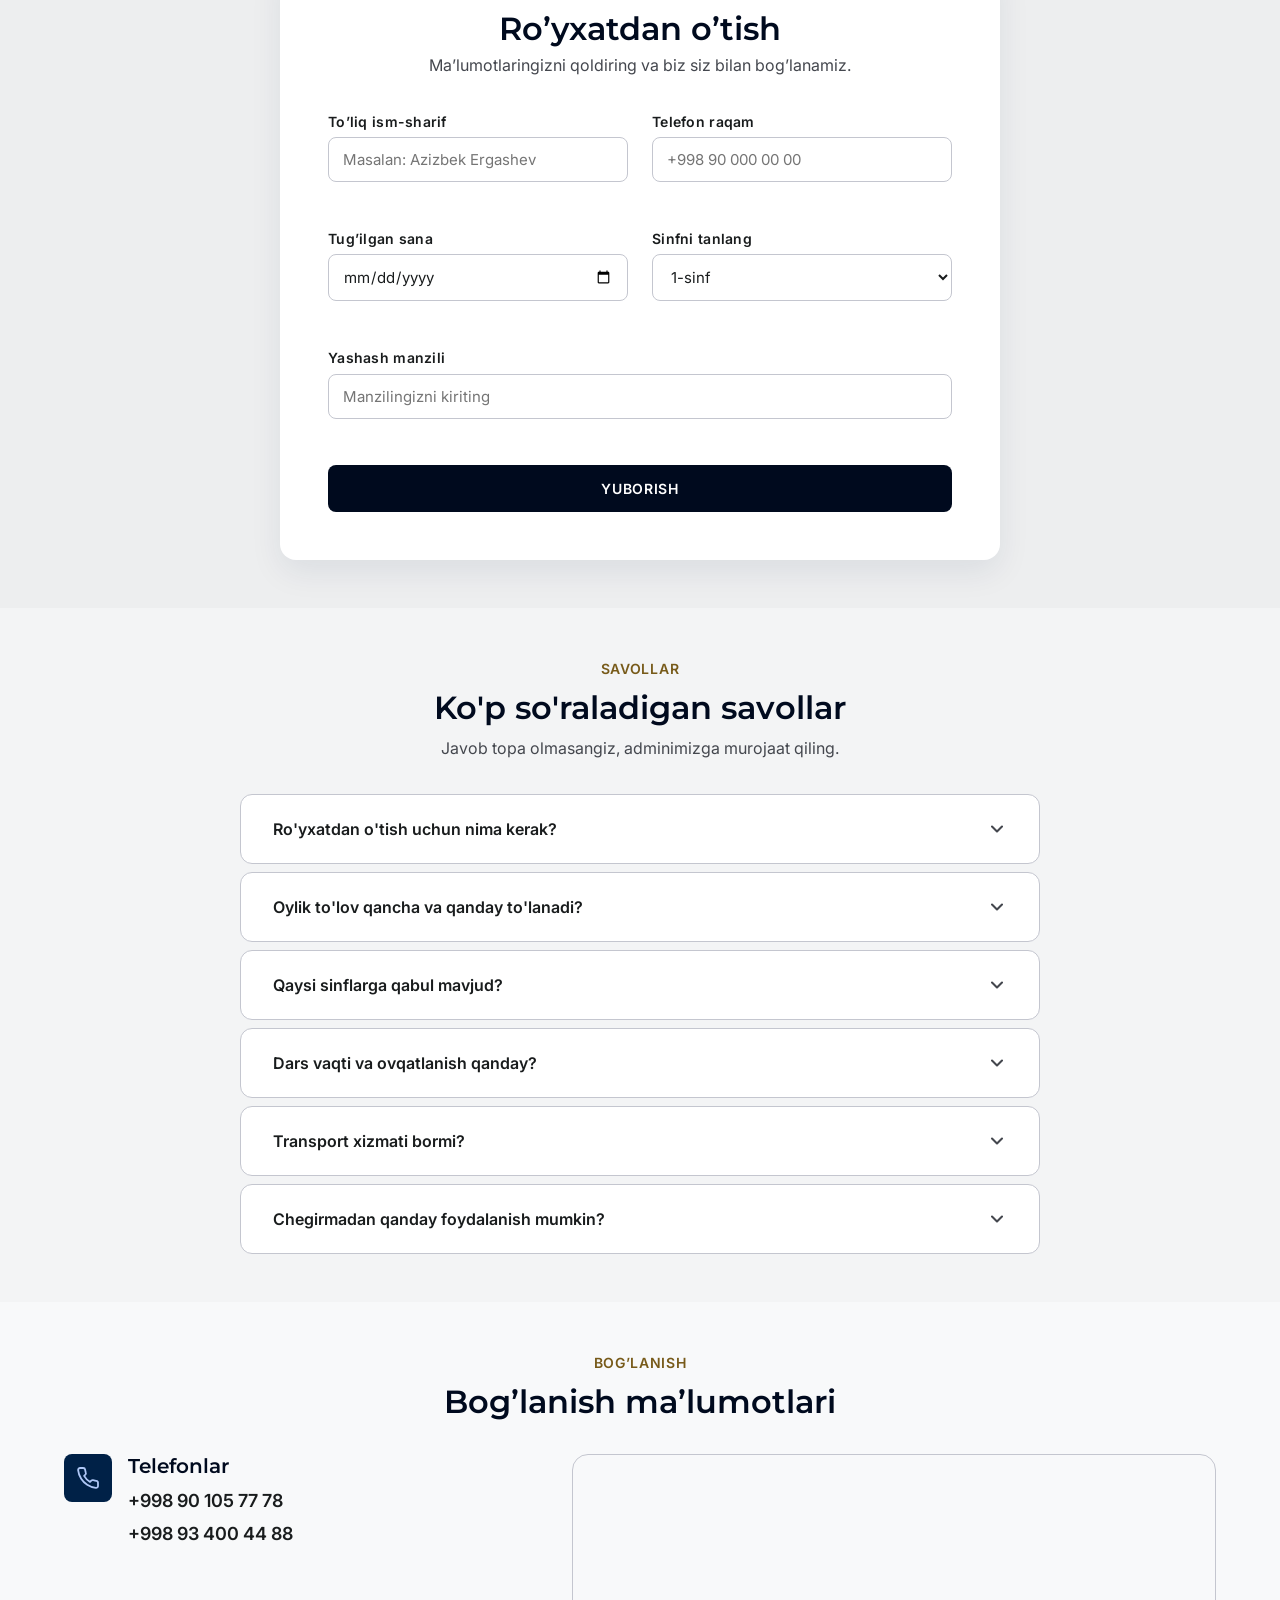
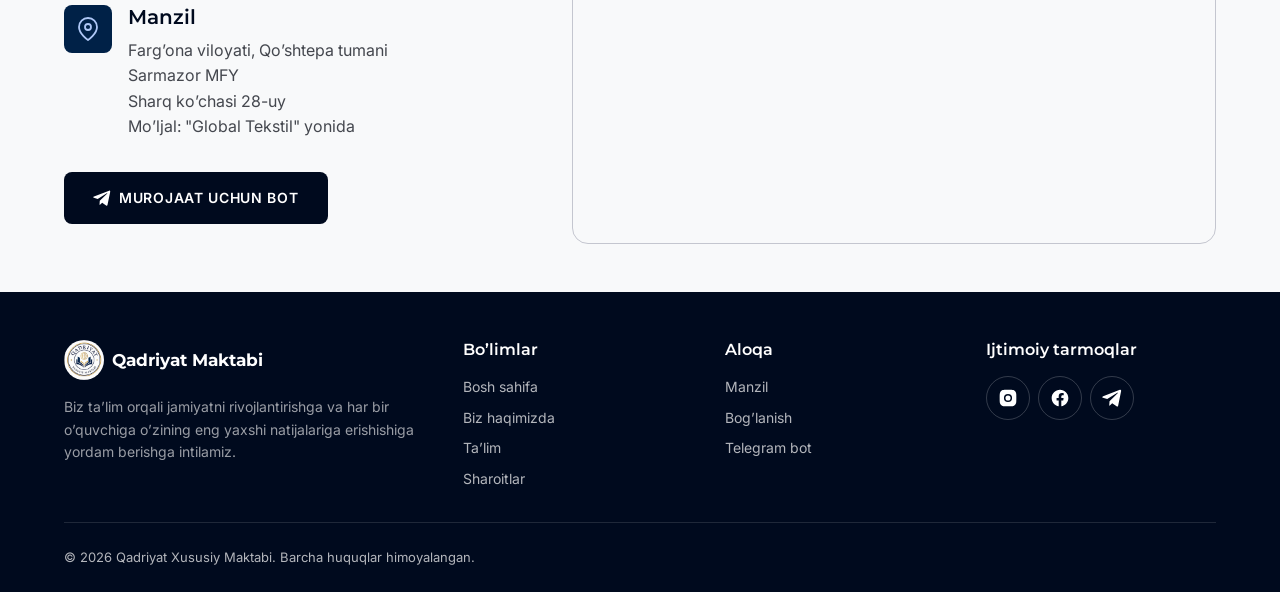
==== commit 7951989c: "Fix dark mode logo, Telegram news page, expand lang translations - Dark mode: nav-brand span text no" ====
--- a/website/index.html
+++ b/website/index.html
@@ -47,14 +47,14 @@
     <div class="hero-bg" style="background-image: url('assets/img/hero-bino.jpg');"></div>
     <div class="container">
       <div class="hero-content">
-        <h1>Farzandingiz uchun sifatli ta’lim va mustahkam tarbiya</h1>
-        <p>
+        <h1 data-i18n="hero.title">Farzandingiz uchun sifatli ta’lim va mustahkam tarbiya</h1>
+        <p data-i18n="hero.sub">
           Jahon tillari va matematikaga ixtisoslashtirilgan zamonaviy xususiy maktab.
           1-sinfdan 11-sinfgacha bo’lgan o’quvchilarimizga xalqaro standartlardagi
           ta’lim va g’amxo’r tarbiyani taqdim etamiz.
         </p>
         <div class="hero-actions">
-          <a href="#registration" class="btn btn-primary">Ro’yxatdan o’tish</a>
+          <a href="#registration" class="btn btn-primary" data-i18n="nav.register">Ro’yxatdan o’tish</a>
           <a href="biz-haqimizda.html" class="btn btn-ghost-light">Biz haqimizda</a>
         </div>
       </div>
--- a/website/assets/css/style.css
+++ b/website/assets/css/style.css
@@ -95,6 +95,10 @@
   border-color: #3d4754;
 }
 
+[data-theme="dark"] .nav-brand span {
+  color: #dde3ea;
+}
+
 [data-theme="dark"] .site-footer {
   background: #0d1117;
 }
@@ -1454,6 +1458,56 @@
   .stats-grid { gap: var(--space-xl); }
 }
 
+/* ===== Yangiliklar (Telegram steps) ===== */
+.tg-steps {
+  display: flex;
+  flex-direction: column;
+  gap: var(--space-md);
+  margin-top: var(--space-xl);
+}
+
+.tg-step {
+  display: flex;
+  align-items: flex-start;
+  gap: var(--space-lg);
+  background: var(--color-surface-container-low);
+  border: 1px solid var(--color-outline-variant);
+  border-radius: var(--radius-md);
+  padding: var(--space-lg);
+}
+
+.tg-step-num {
+  flex-shrink: 0;
+  width: 40px;
+  height: 40px;
+  border-radius: var(--radius-full);
+  background: #229ED9;
+  color: #fff;
+  font-family: var(--font-heading);
+  font-weight: 700;
+  font-size: 18px;
+  display: flex;
+  align-items: center;
+  justify-content: center;
+}
+
+.tg-step strong {
+  display: block;
+  font-size: 15px;
+  color: var(--color-on-surface);
+  margin-bottom: 4px;
+}
+
+.tg-step p {
+  font-size: 14px;
+  margin: 0;
+}
+
+.tg-open-btn {
+  margin-top: var(--space-lg);
+  justify-content: center;
+}
+
 /* ===== Floating buttons ===== */
 .float-buttons {
   position: fixed;
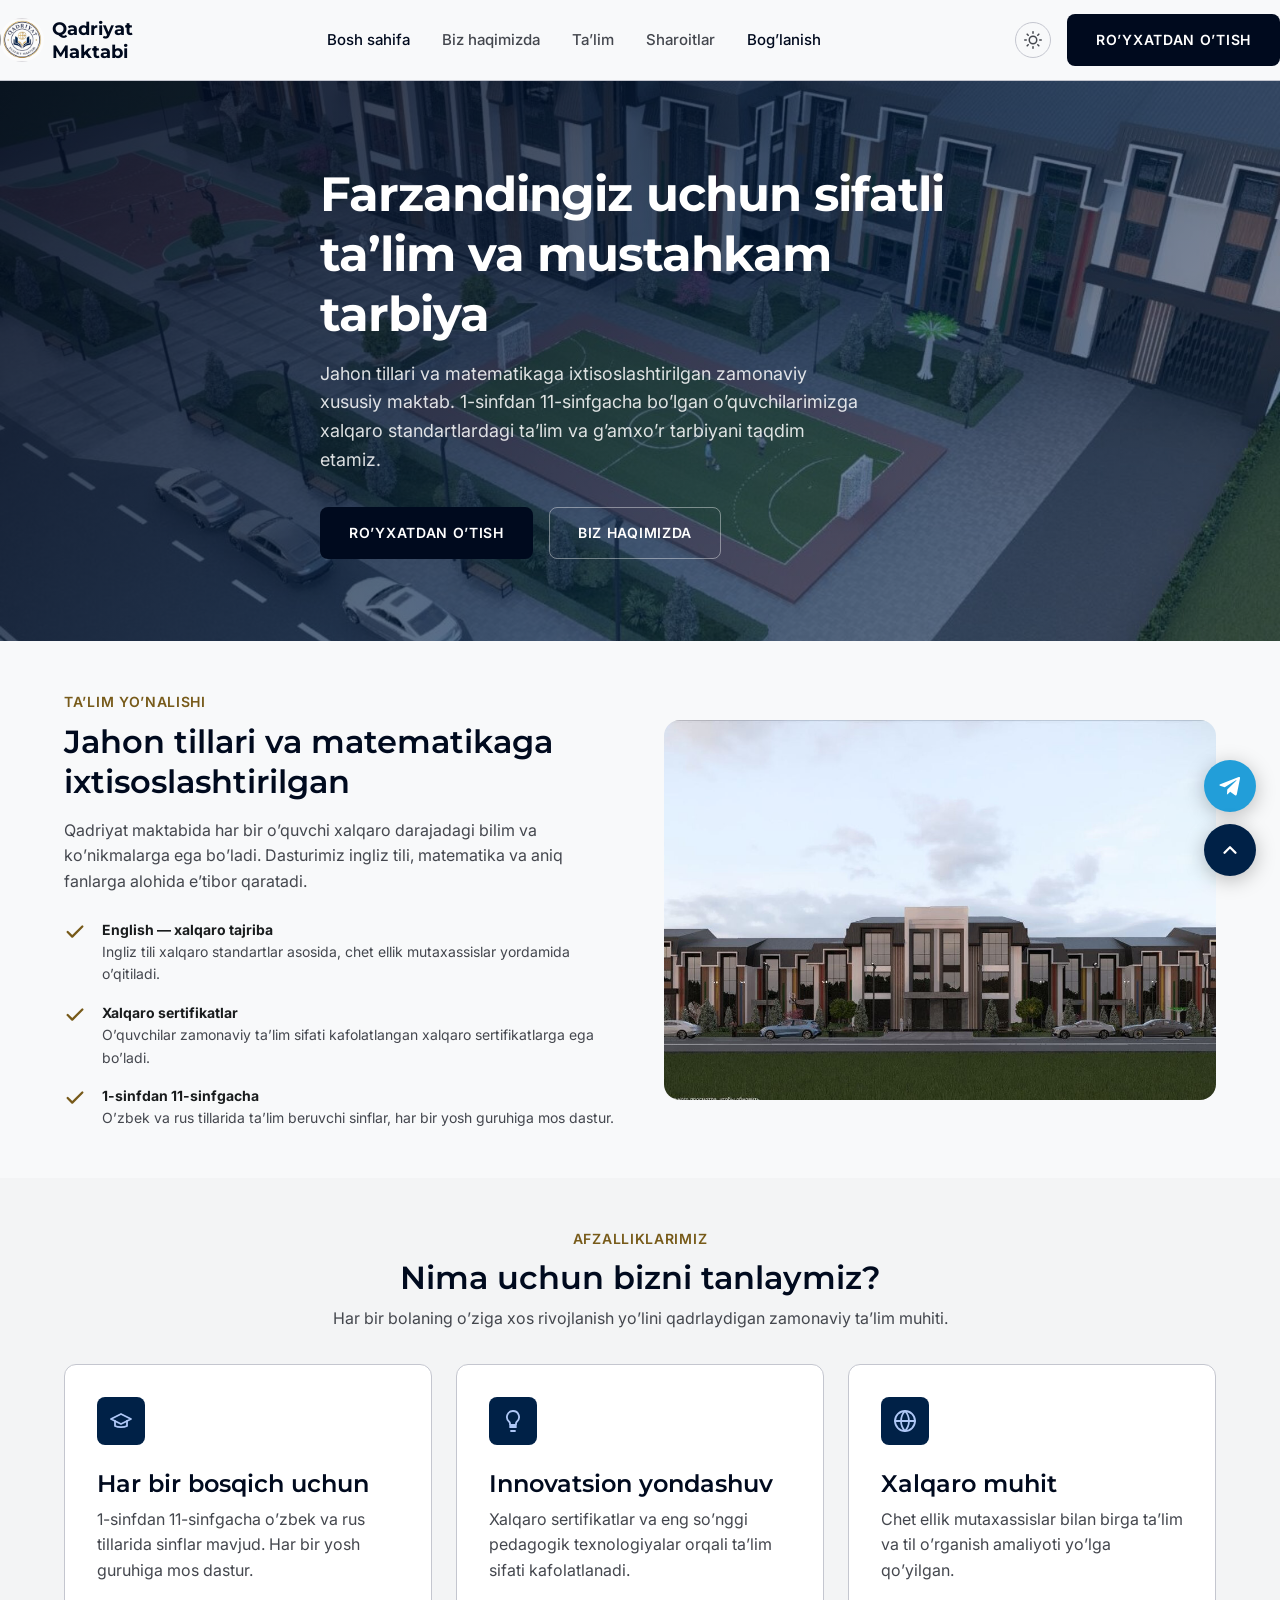
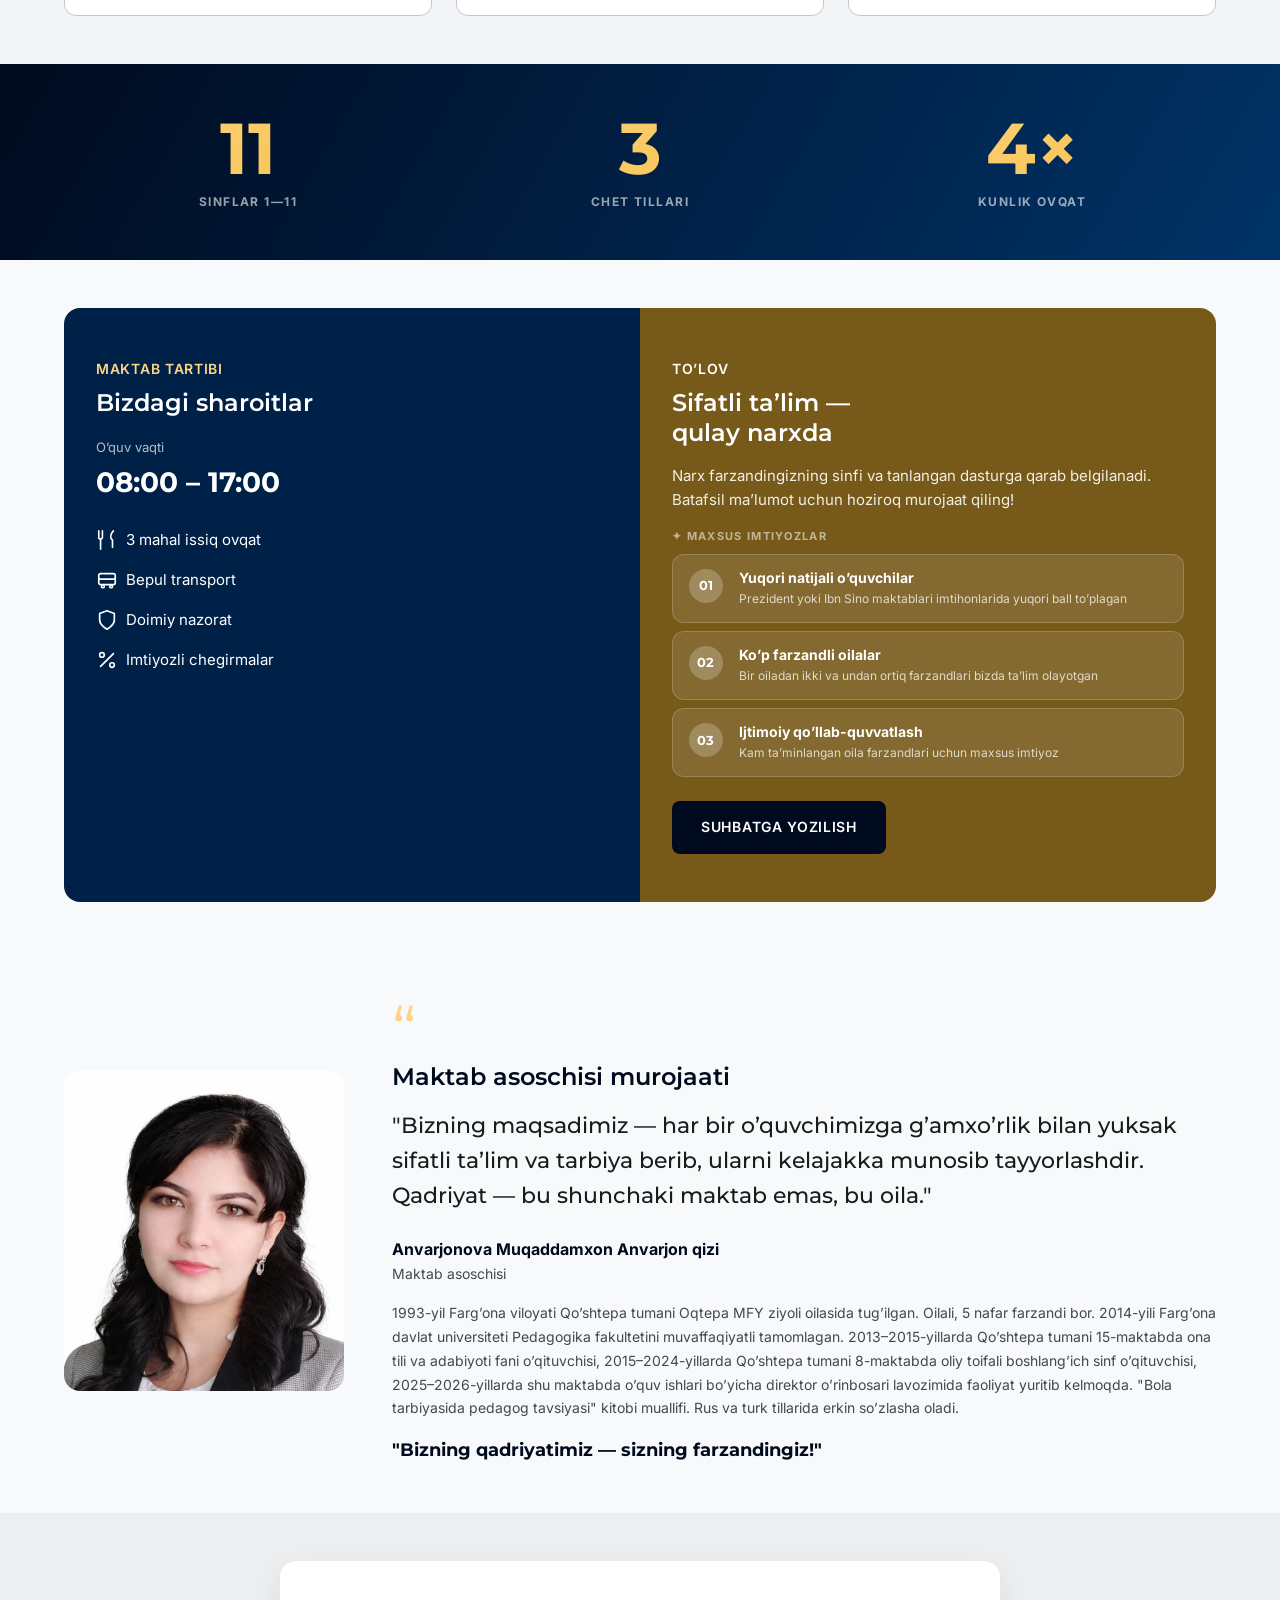
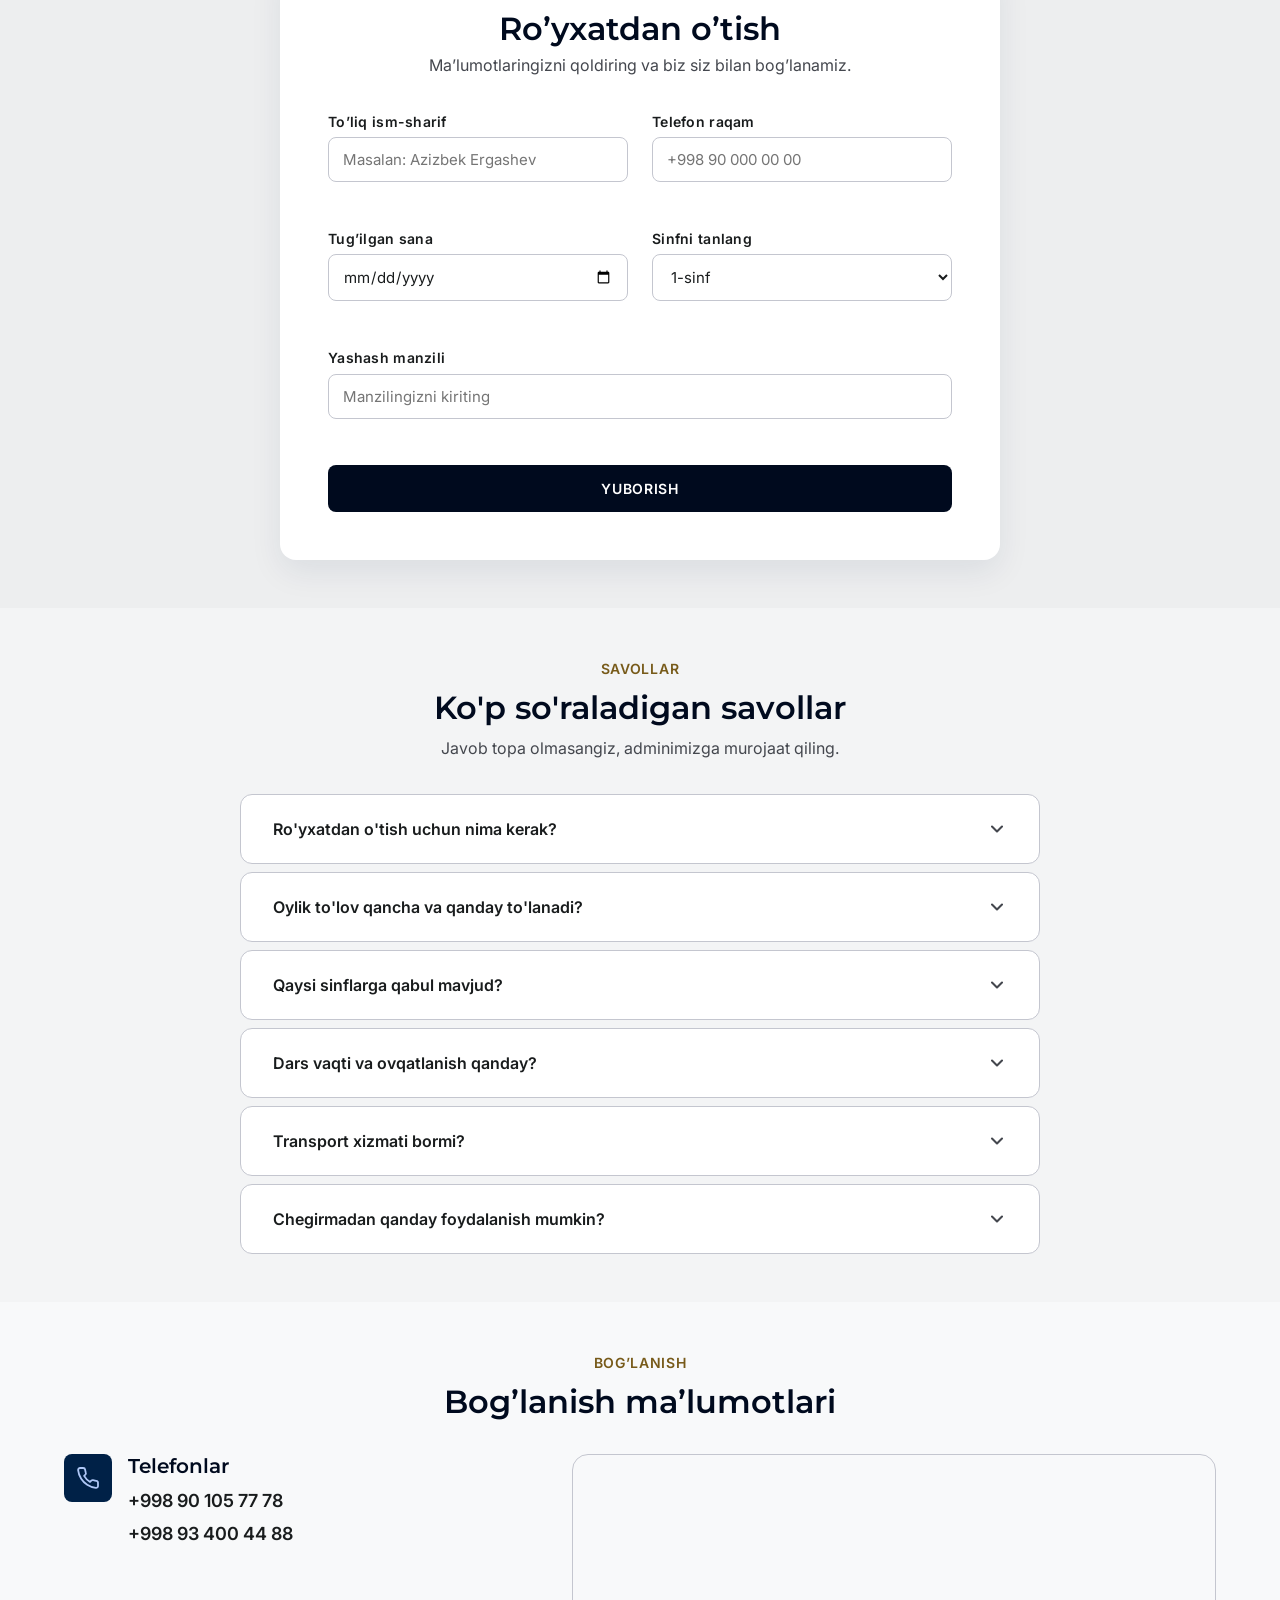
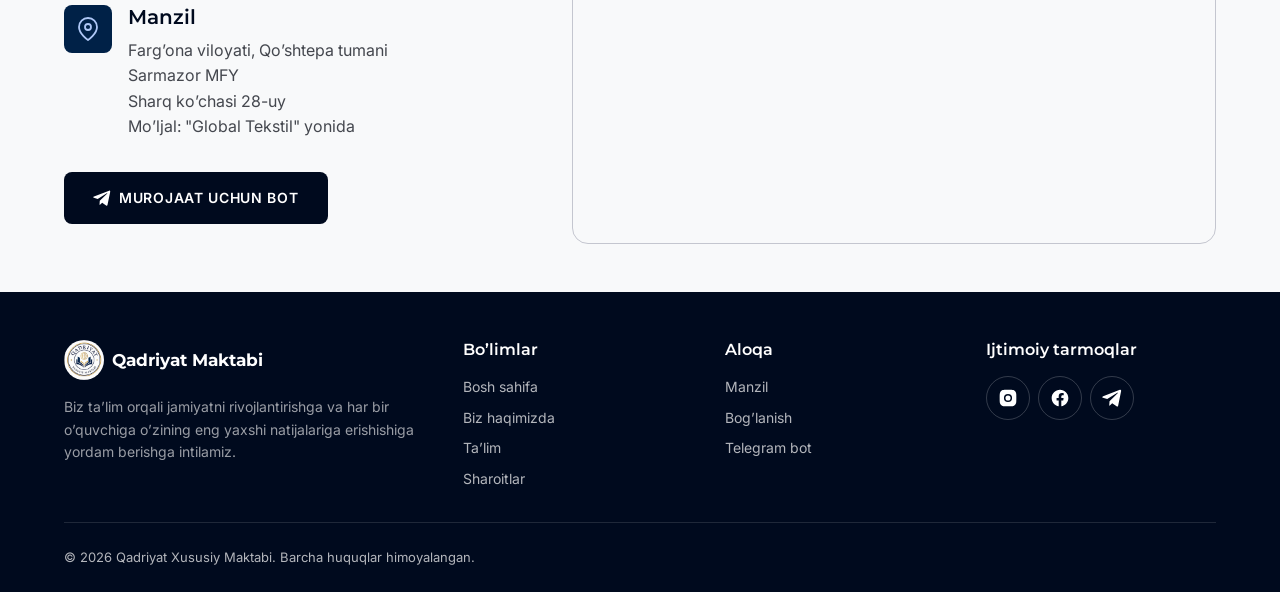
==== commit 053eea09: "Remove lang switcher and yangiliklar from nav - Removed UZ/RU/EN lang switcher from all HTML pages -" ====
--- a/website/index.html
+++ b/website/index.html
@@ -18,24 +18,18 @@
         <span>Qadriyat<br>Maktabi</span>
       </a>
       <nav class="nav-links">
-        <a href="index.html" data-i18n="nav.home">Bosh sahifa</a>
-        <a href="biz-haqimizda.html" data-i18n="nav.about">Biz haqimizda</a>
-        <a href="talim.html" data-i18n="nav.edu">Ta’lim</a>
-        <a href="sharoitlar.html" data-i18n="nav.facilities">Sharoitlar</a>
-        <a href="index.html#contact" data-i18n="nav.contact">Bog’lanish</a>
-        <a href="yangiliklar.html" data-i18n="nav.news">Yangiliklar</a>
+        <a href="index.html">Bosh sahifa</a>
+        <a href="biz-haqimizda.html">Biz haqimizda</a>
+        <a href="talim.html">Ta’lim</a>
+        <a href="sharoitlar.html">Sharoitlar</a>
+        <a href="index.html#contact">Bog’lanish</a>
       </nav>
       <div class="nav-actions">
-        <div class="lang-switcher">
-          <button type="button" class="lang-btn active" data-lang="uz">UZ</button>
-          <button type="button" class="lang-btn" data-lang="ru">RU</button>
-          <button type="button" class="lang-btn" data-lang="en">EN</button>
-        </div>
         <button type="button" class="dark-toggle" id="dark-toggle" aria-label="Tungi rejim">
           <svg class="icon-sun" viewBox="0 0 24 24" fill="none" stroke="currentColor" stroke-width="2" stroke-linecap="round" stroke-linejoin="round" width="18" height="18"><circle cx="12" cy="12" r="5"/><line x1="12" y1="1" x2="12" y2="3"/><line x1="12" y1="21" x2="12" y2="23"/><line x1="4.22" y1="4.22" x2="5.64" y2="5.64"/><line x1="18.36" y1="18.36" x2="19.78" y2="19.78"/><line x1="1" y1="12" x2="3" y2="12"/><line x1="21" y1="12" x2="23" y2="12"/><line x1="4.22" y1="19.78" x2="5.64" y2="18.36"/><line x1="18.36" y1="5.64" x2="19.78" y2="4.22"/></svg>
           <svg class="icon-moon" viewBox="0 0 24 24" fill="none" stroke="currentColor" stroke-width="2" stroke-linecap="round" stroke-linejoin="round" width="18" height="18"><path d="M21 12.79A9 9 0 1 1 11.21 3 7 7 0 0 0 21 12.79z"/></svg>
         </button>
-        <a href="index.html#registration" class="btn btn-primary" data-i18n="nav.register">Ro’yxatdan o’tish</a>
+        <a href="index.html#registration" class="btn btn-primary">Ro’yxatdan o’tish</a>
         <button class="nav-toggle" aria-label="Menyuni ochish">
           <span></span><span></span><span></span>
         </button>
@@ -47,14 +41,14 @@
     <div class="hero-bg" style="background-image: url('assets/img/hero-bino.jpg');"></div>
     <div class="container">
       <div class="hero-content">
-        <h1 data-i18n="hero.title">Farzandingiz uchun sifatli ta’lim va mustahkam tarbiya</h1>
-        <p data-i18n="hero.sub">
+        <h1>Farzandingiz uchun sifatli ta’lim va mustahkam tarbiya</h1>
+        <p>
           Jahon tillari va matematikaga ixtisoslashtirilgan zamonaviy xususiy maktab.
           1-sinfdan 11-sinfgacha bo’lgan o’quvchilarimizga xalqaro standartlardagi
           ta’lim va g’amxo’r tarbiyani taqdim etamiz.
         </p>
         <div class="hero-actions">
-          <a href="#registration" class="btn btn-primary" data-i18n="nav.register">Ro’yxatdan o’tish</a>
+          <a href="#registration" class="btn btn-primary">Ro’yxatdan o’tish</a>
           <a href="biz-haqimizda.html" class="btn btn-ghost-light">Biz haqimizda</a>
         </div>
       </div>
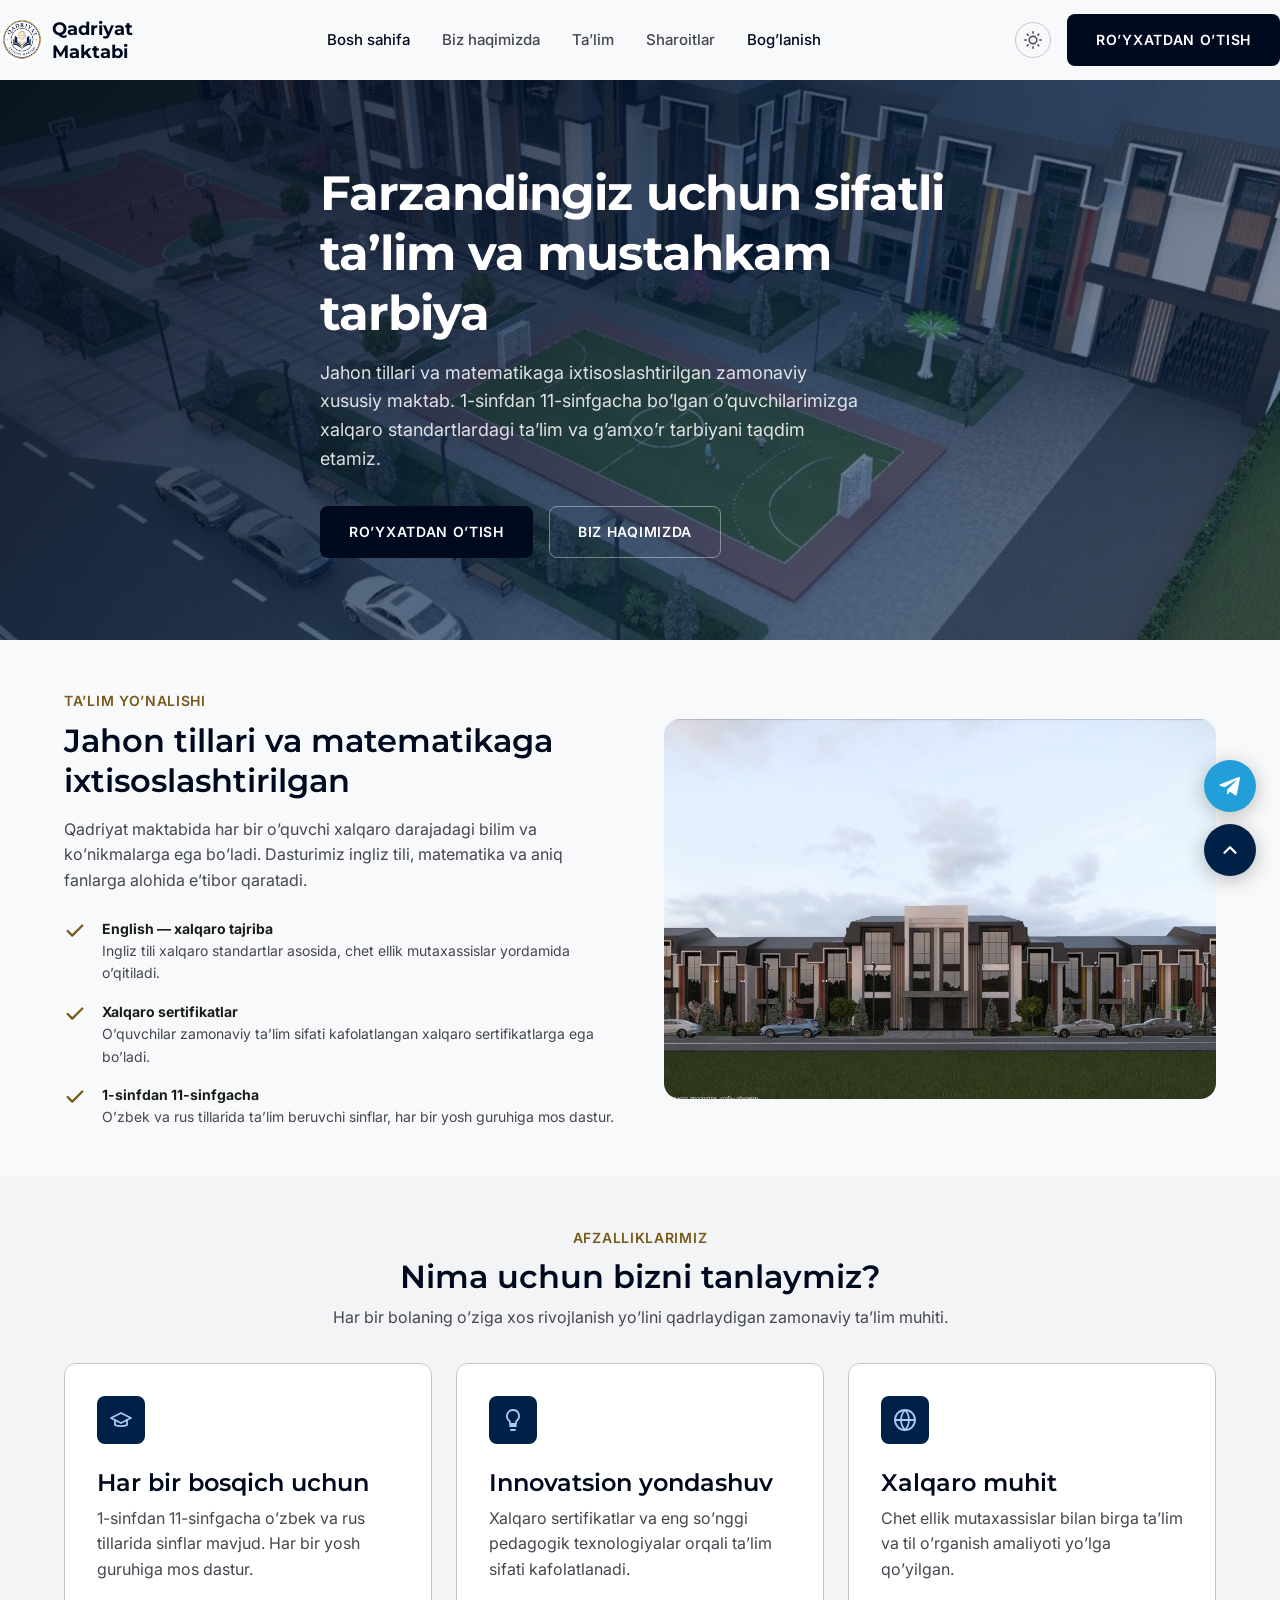
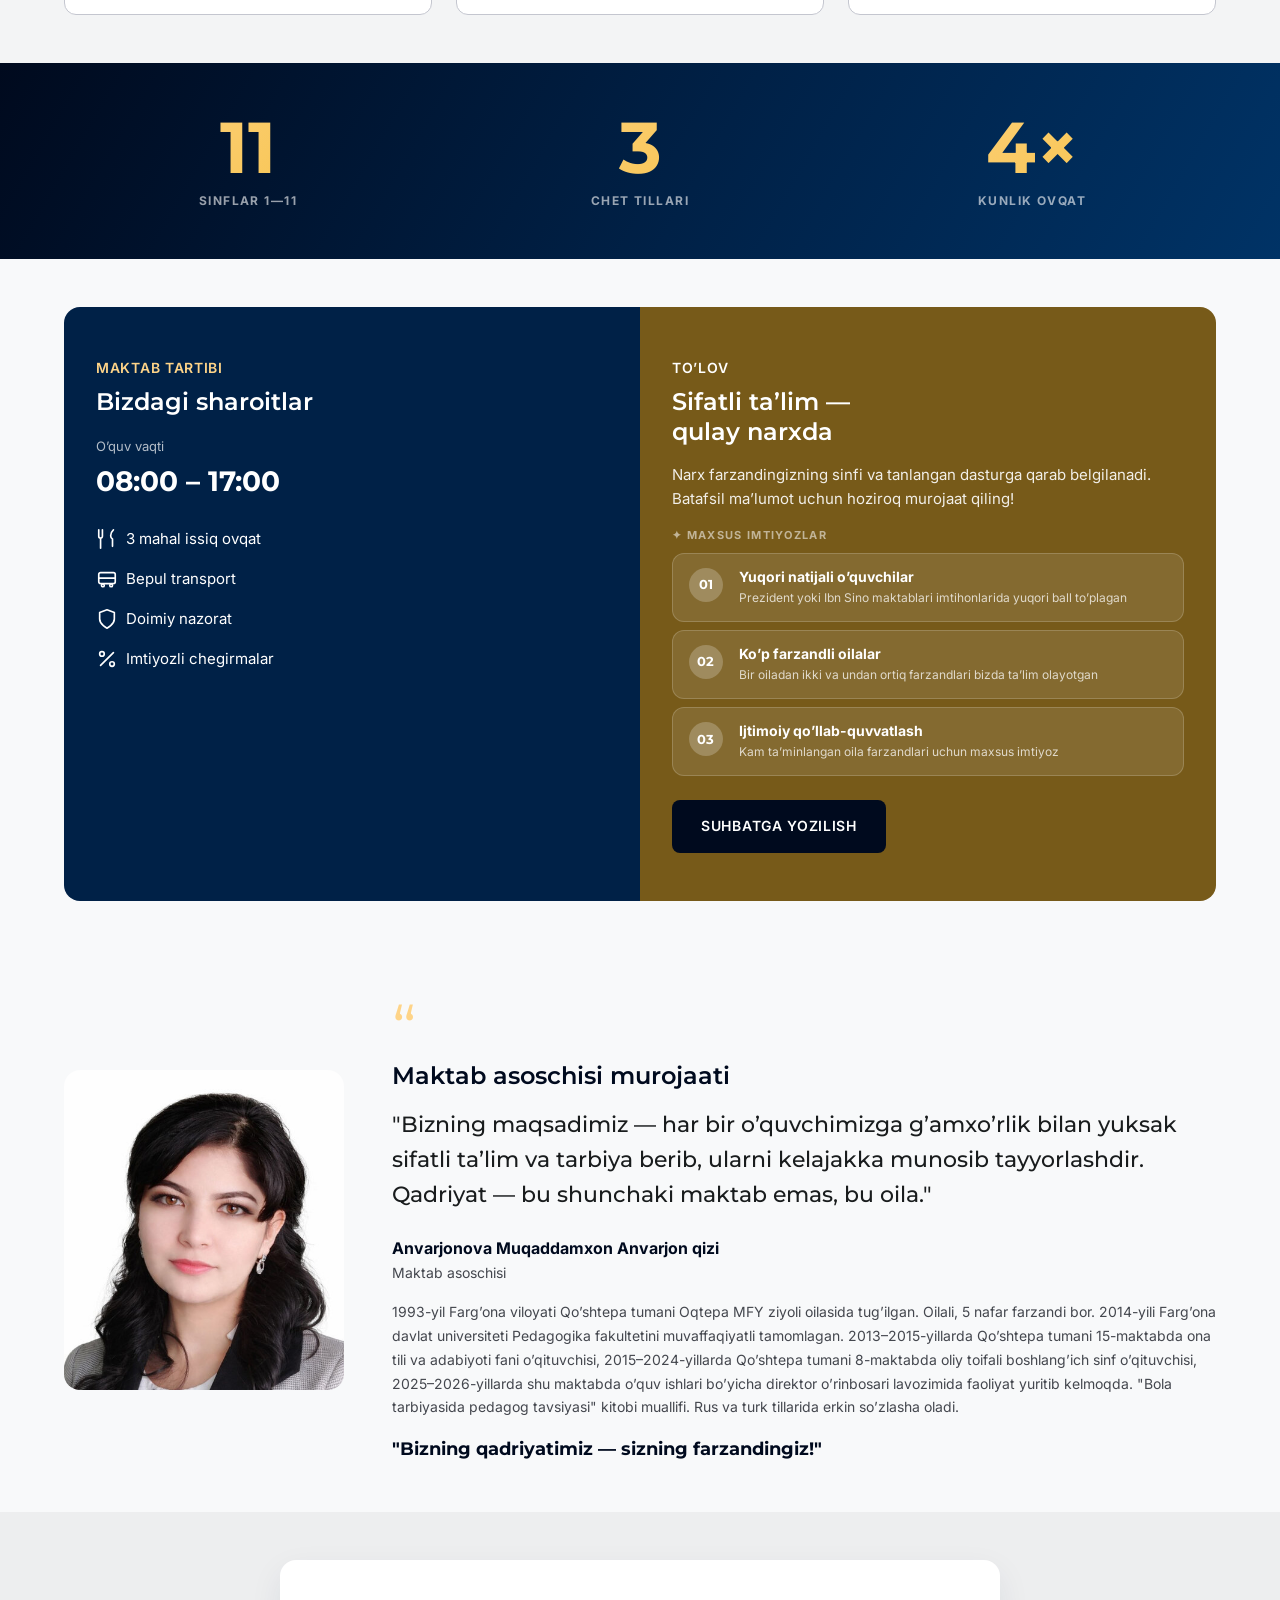
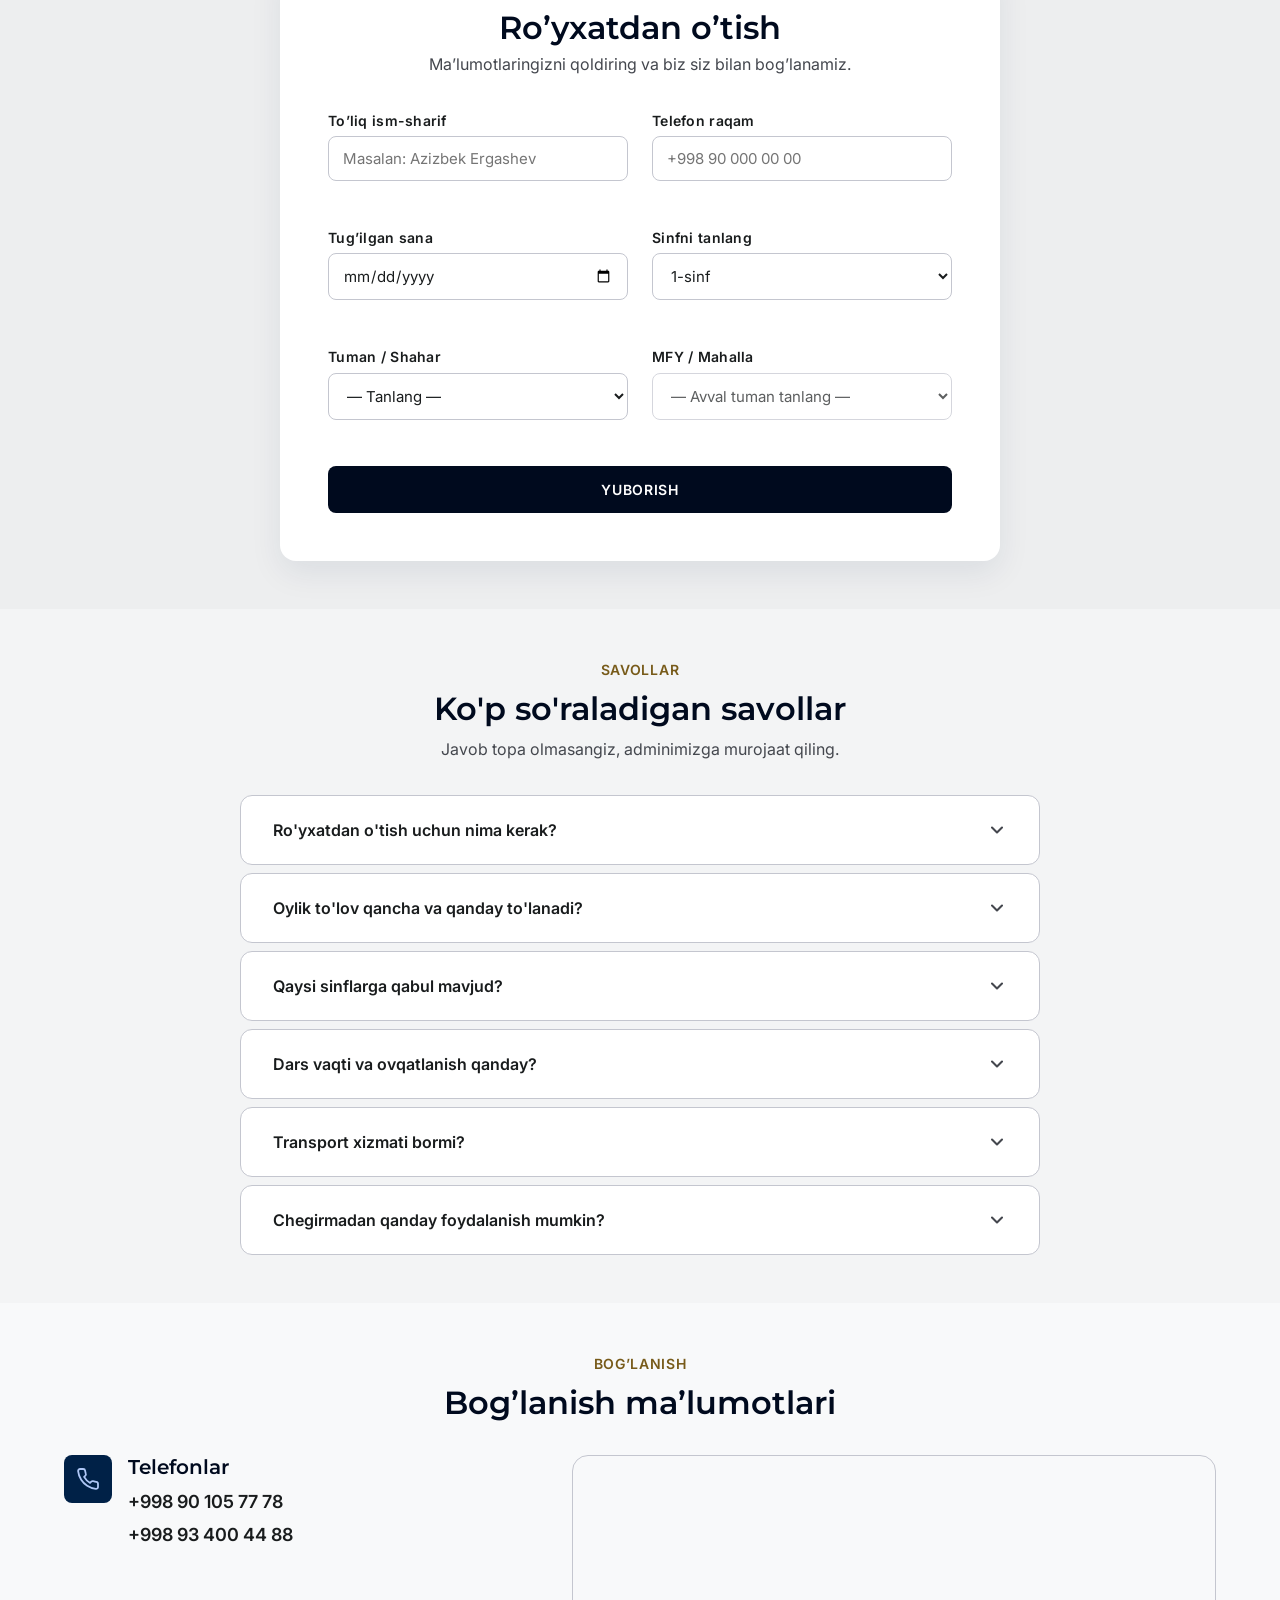
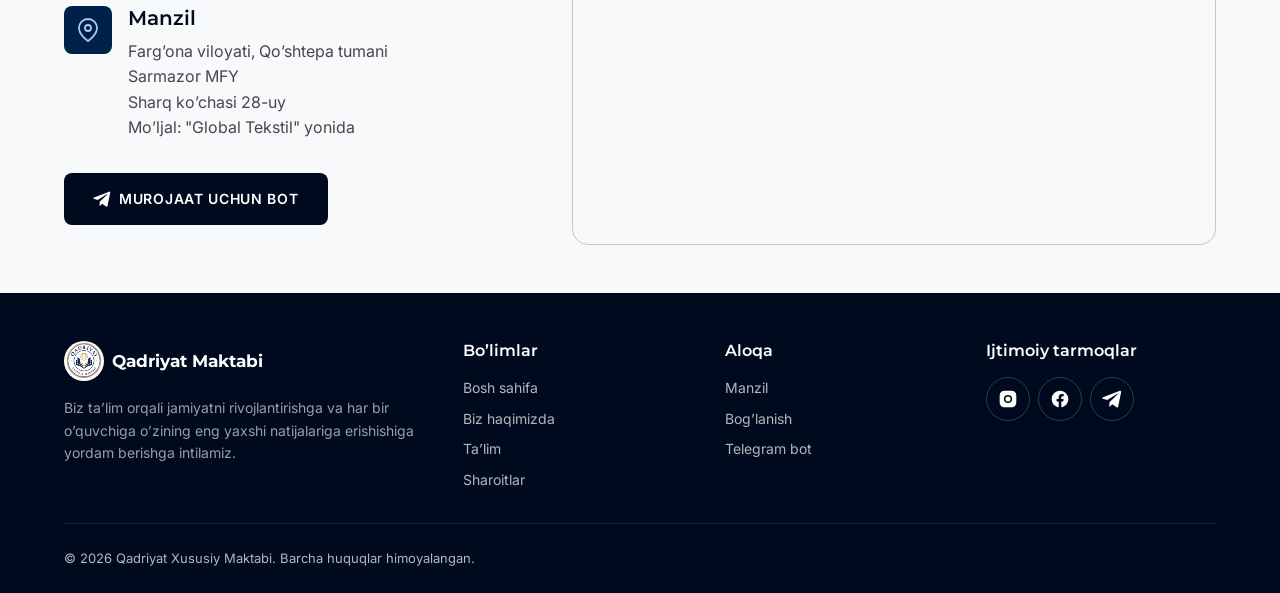
==== commit f7a80e75: "Add cascading location dropdowns: tuman → MFY - Registration form: replaced text input with tuman + " ====
--- a/website/index.html
+++ b/website/index.html
@@ -288,11 +288,20 @@
             </div>
           </div>
           <div class="form-grid">
-            <div class="field field-full">
-              <label for="location">Yashash manzili</label>
-              <input type="text" id="location" name="location" placeholder="Manzilingizni kiriting" required>
+            <div class="field">
+              <label for="tuman">Tuman / Shahar</label>
+              <select id="tuman" name="tuman" required>
+                <option value="">— Tanlang —</option>
+              </select>
               <div class="field-error" data-error-for="location"></div>
             </div>
+            <div class="field">
+              <label for="mfy">MFY / Mahalla</label>
+              <select id="mfy" name="mfy" required disabled>
+                <option value="">— Avval tuman tanlang —</option>
+              </select>
+            </div>
+            <input type="hidden" id="location" name="location">
           </div>
           <button type="submit" class="btn btn-primary btn-block">Yuborish</button>
           <div id="form-message" class="form-message"></div>
@@ -475,6 +484,7 @@
     </button>
   </div>
 
+  <script src="assets/js/locations.js"></script>
   <script src="assets/js/main.js"></script>
 </body>
 </html>
--- a/website/assets/css/style.css
+++ b/website/assets/css/style.css
@@ -357,7 +357,6 @@
   top: 0;
   z-index: 100;
   background: var(--color-surface);
-  border-bottom: 1px solid var(--color-outline-variant);
 }
 
 .nav {
@@ -378,6 +377,8 @@
   width: 44px;
   height: 44px;
   border-radius: var(--radius-full);
+  object-fit: cover;
+  object-position: center;
   animation: brand-logo-in 0.9s cubic-bezier(0.22, 1, 0.36, 1) both;
 }
 
@@ -461,7 +462,6 @@
     align-items: flex-start;
     gap: var(--space-md);
     background: var(--color-surface);
-    border-bottom: 1px solid var(--color-outline-variant);
     padding: var(--space-md) var(--margin-mobile) var(--space-lg);
     transform: translateY(-8px);
     opacity: 0;
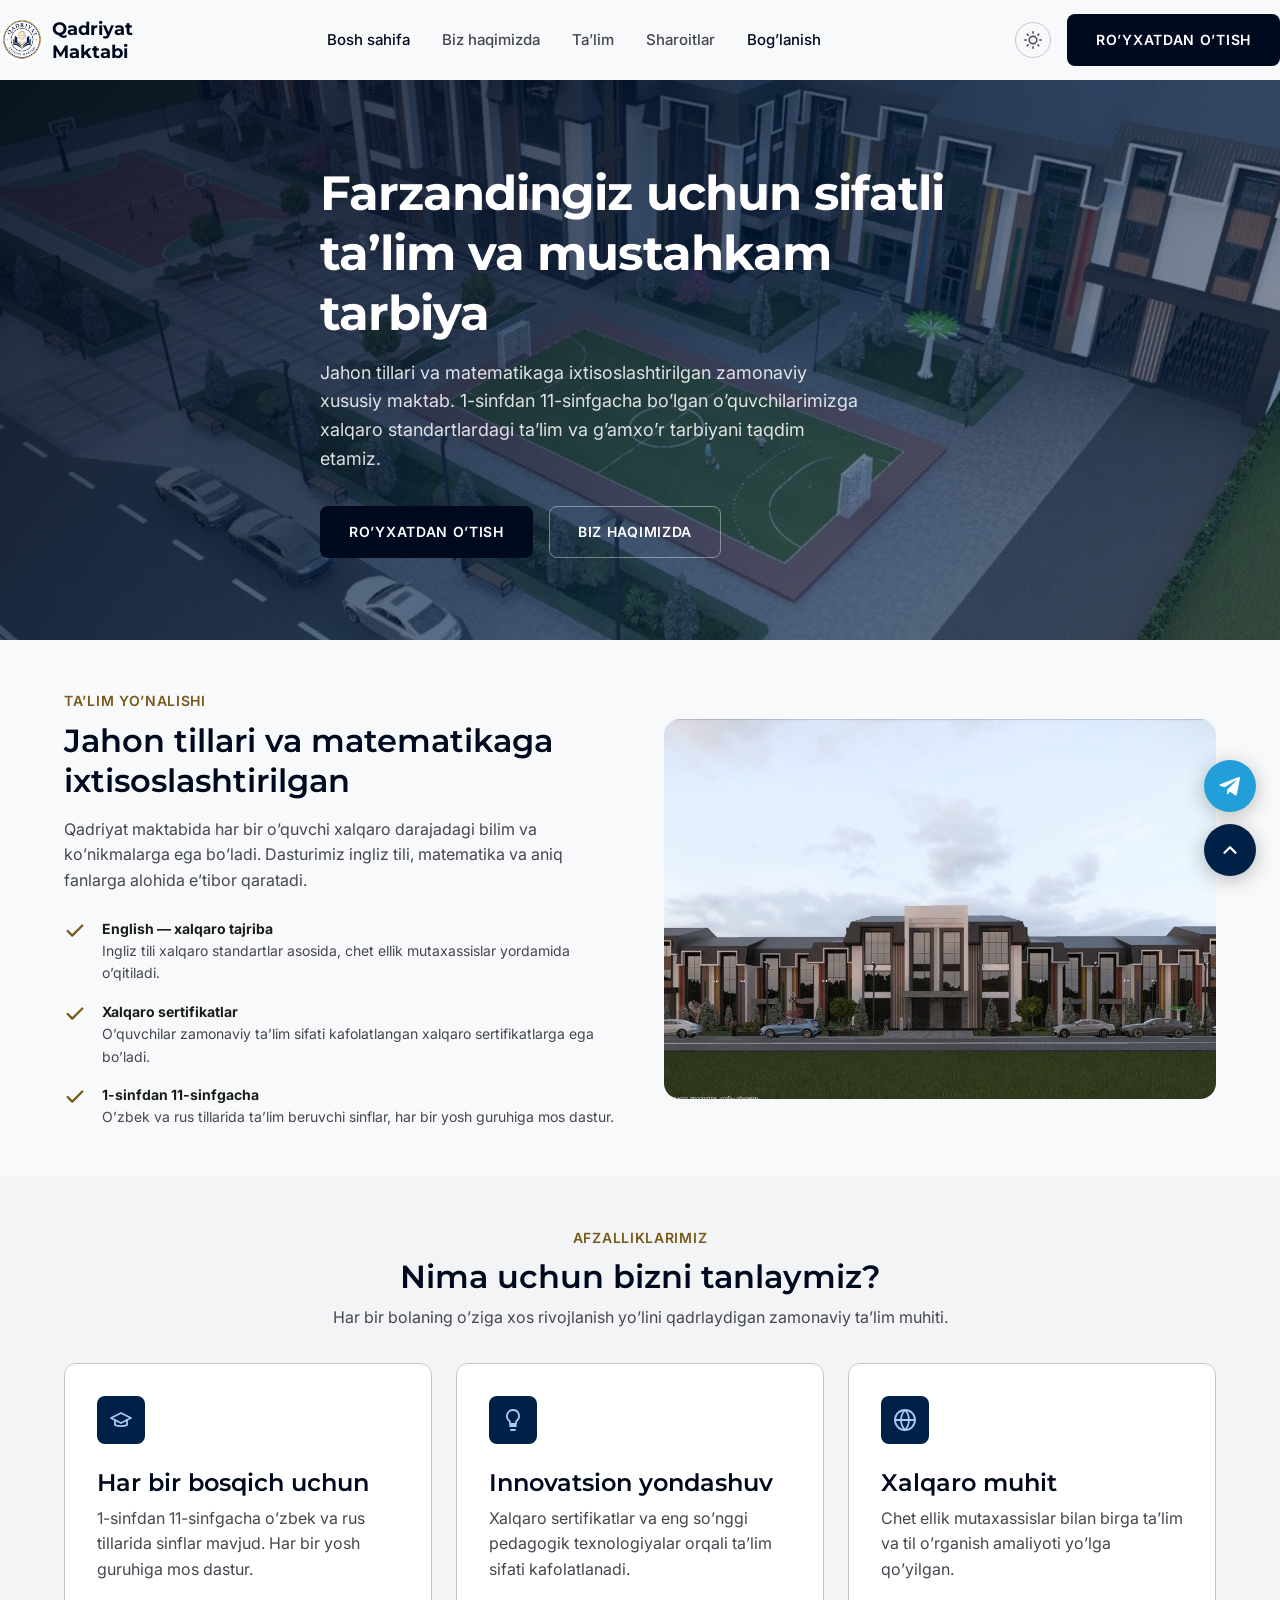
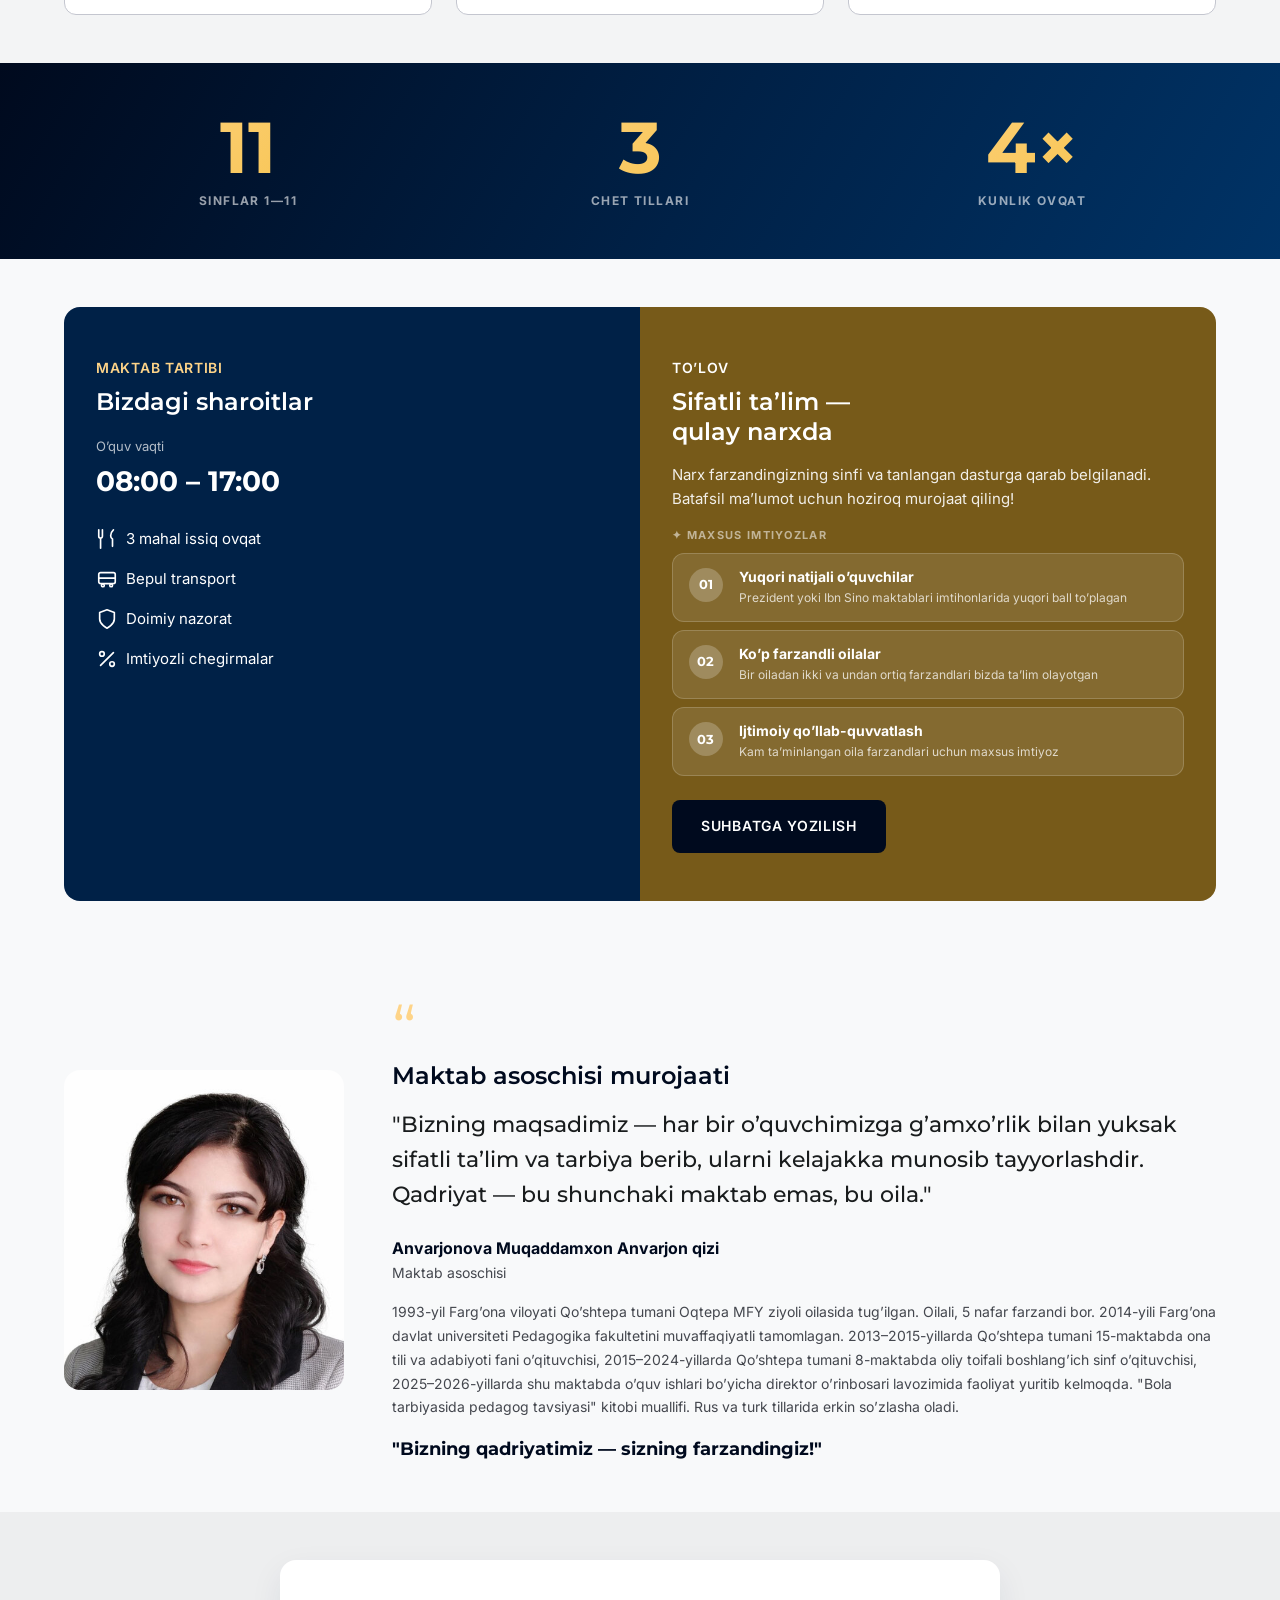
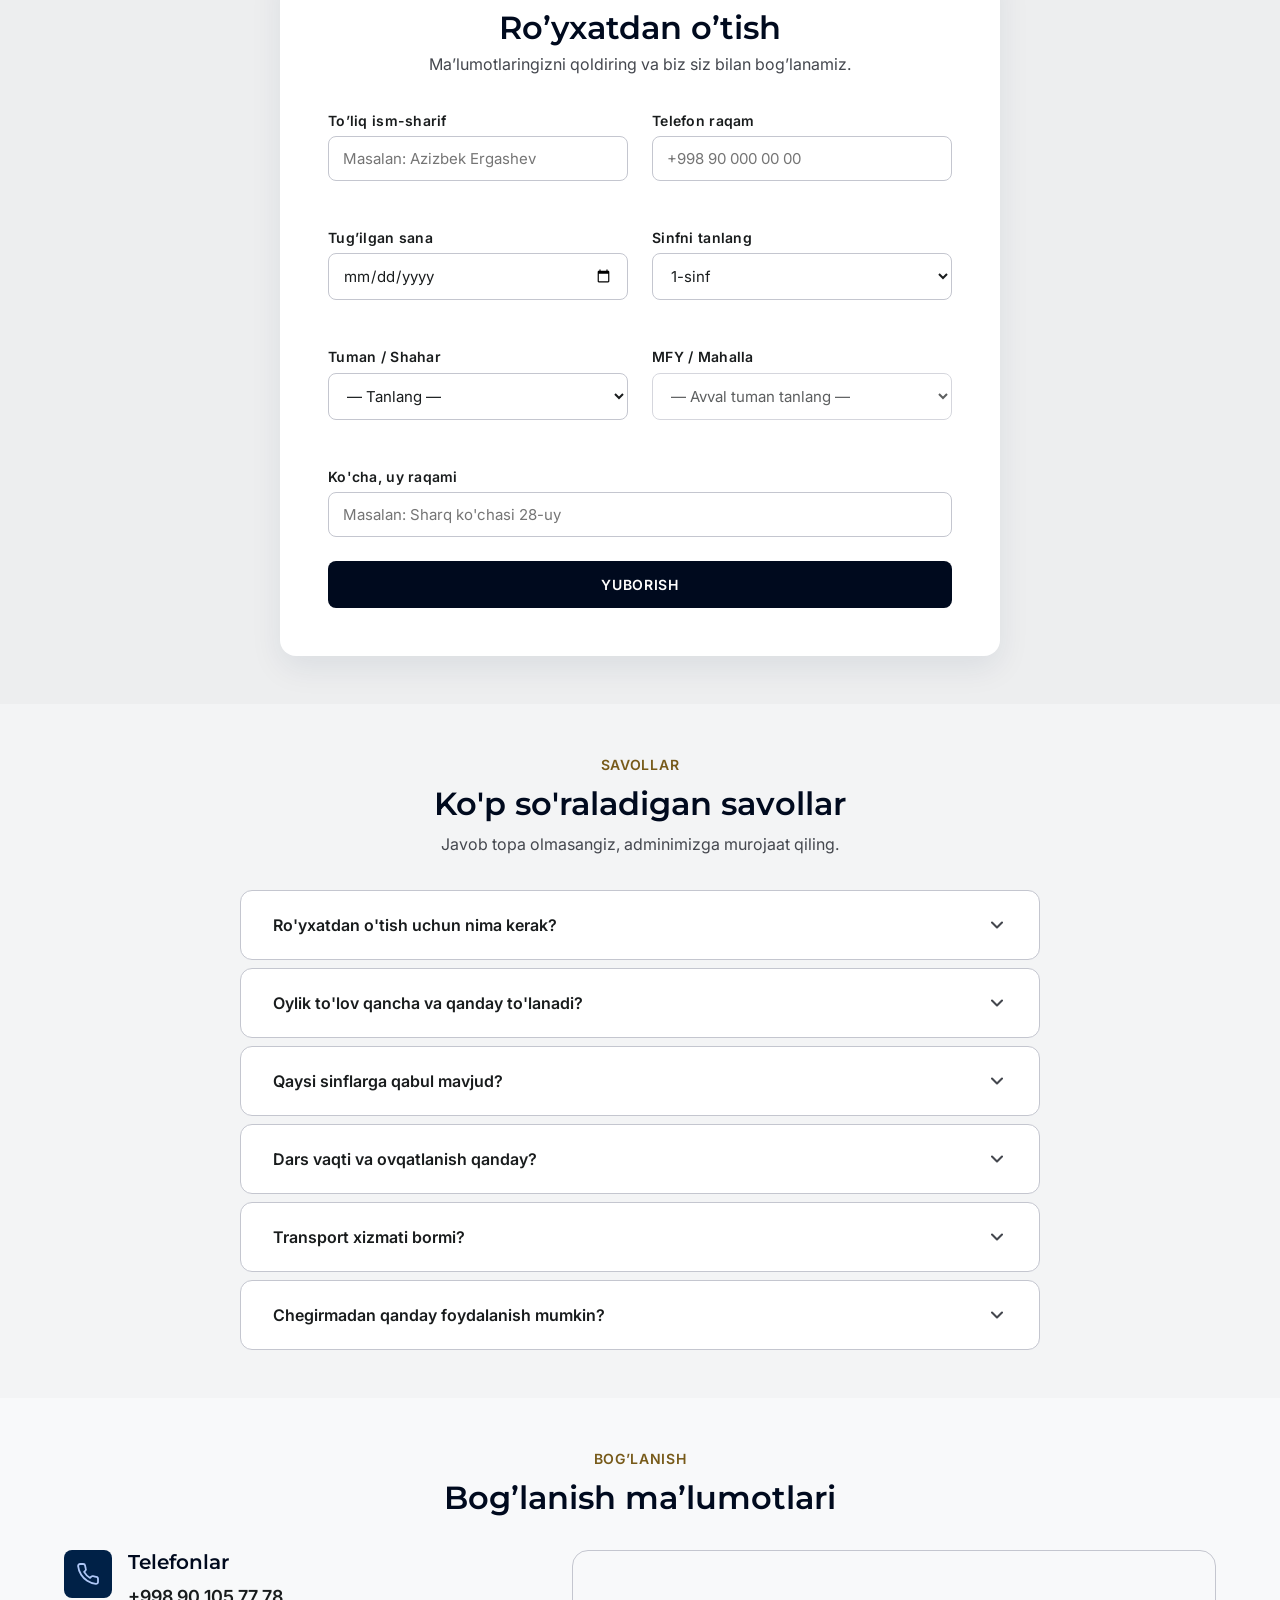
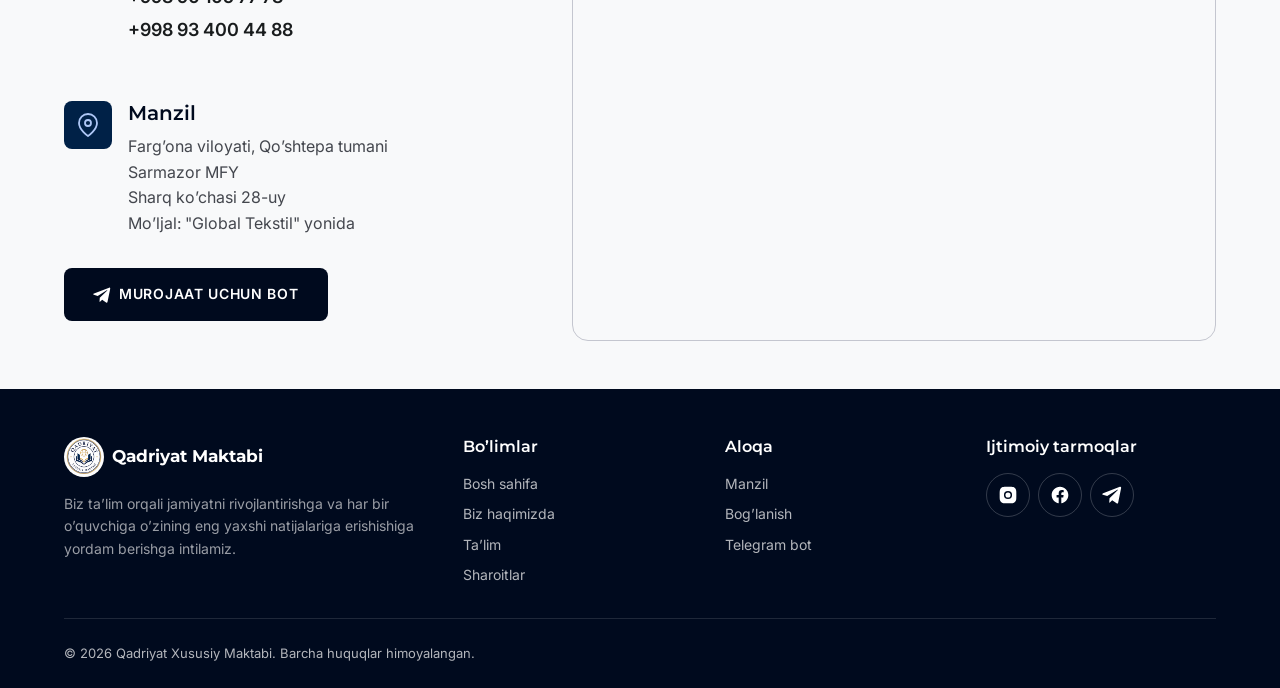
==== commit 8db358c0: "Fix Qo'shtepa MFY list, add ko'cha/uy field - locations.js: Qo'shtepa tumani MFYs replaced with offi" ====
--- a/website/index.html
+++ b/website/index.html
@@ -301,6 +301,10 @@
                 <option value="">— Avval tuman tanlang —</option>
               </select>
             </div>
+            <div class="field field-full">
+              <label for="kocha">Ko'cha, uy raqami</label>
+              <input type="text" id="kocha" name="kocha" placeholder="Masalan: Sharq ko'chasi 28-uy">
+            </div>
             <input type="hidden" id="location" name="location">
           </div>
           <button type="submit" class="btn btn-primary btn-block">Yuborish</button>
